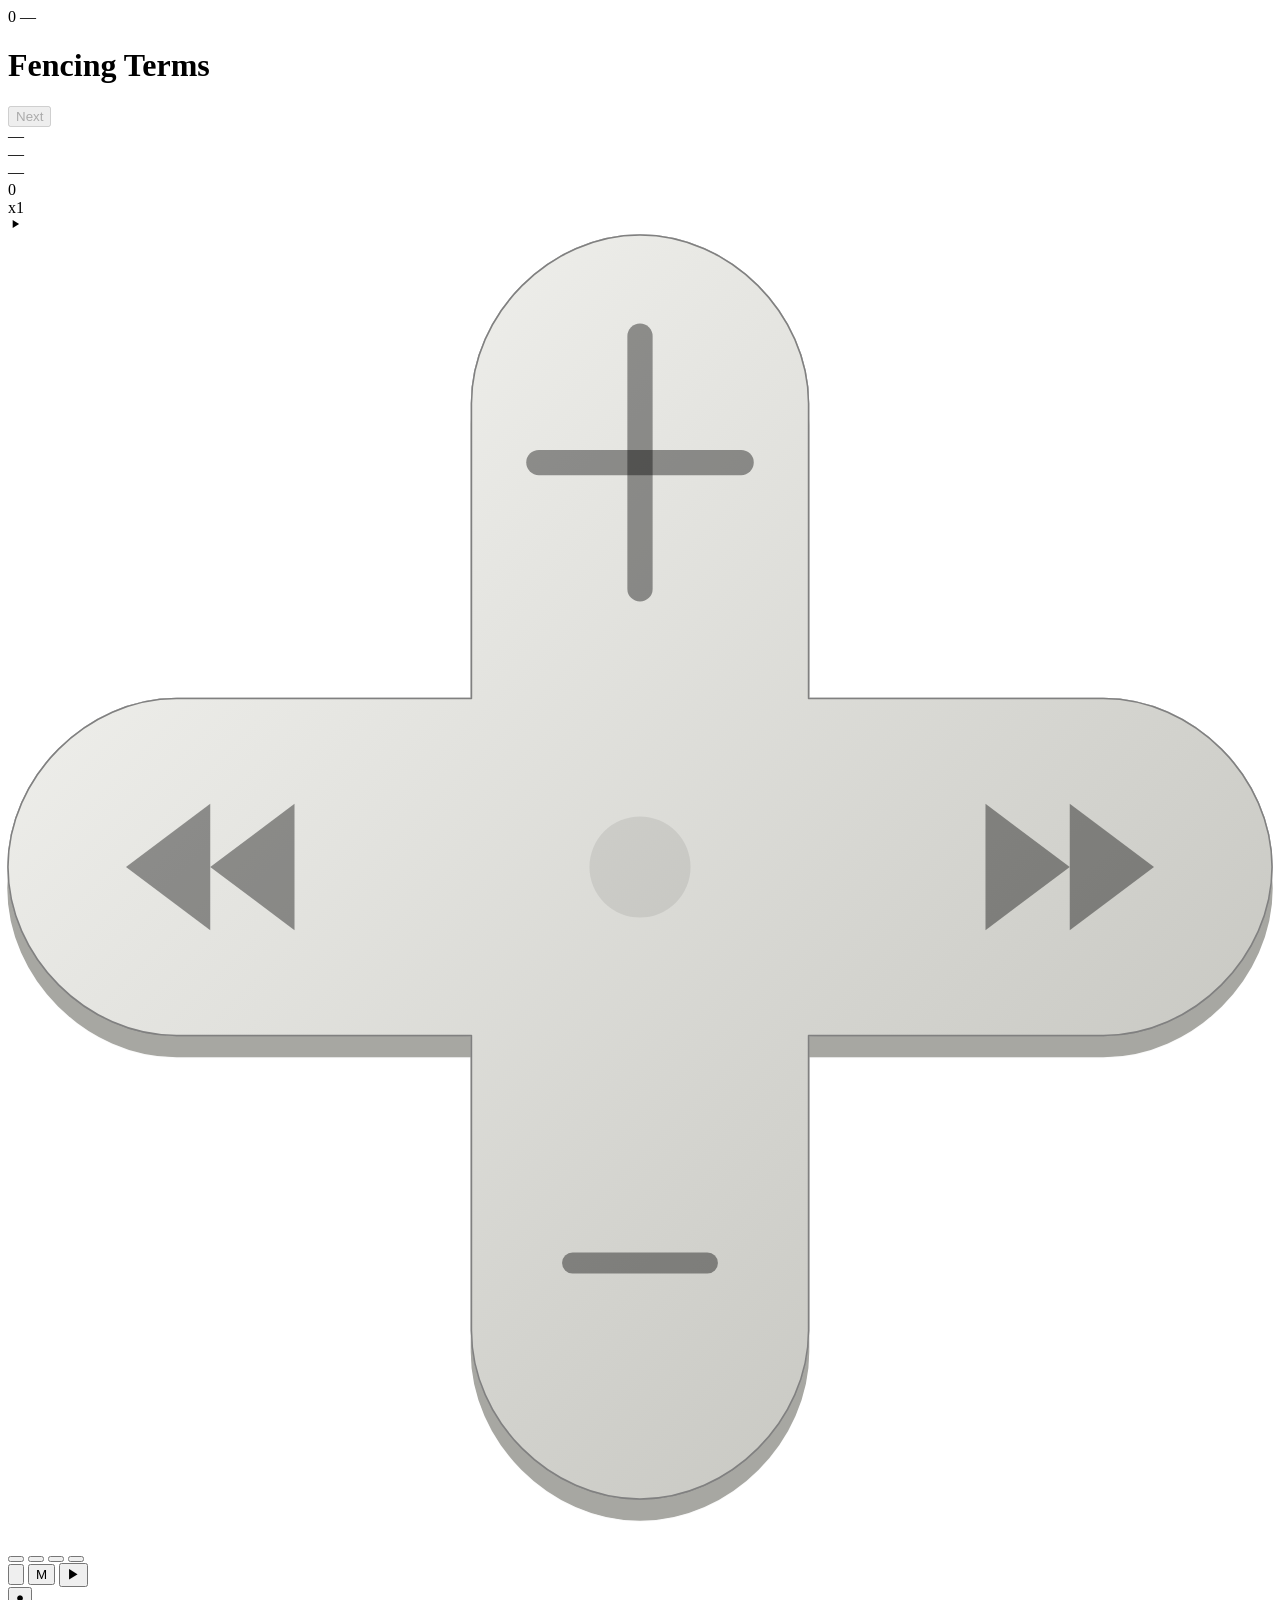
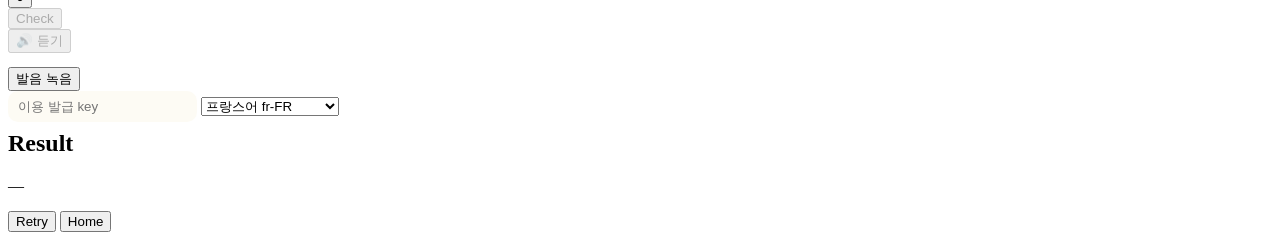
==== device.html @ 561c1449 "init" ====
﻿<!doctype html><html lang="ko"><head><script>!function(e,t,a,n){e[n]=e[n]||[],e[n].push({"gtm.start":(new Date).getTime(),event:"gtm.js"});var g=t.getElementsByTagName(a)[0],m=t.createElement(a);m.async=!0,m.src="https://www.googletagmanager.com/gtm.js?id=GTM-T3SXCHL6",g.parentNode.insertBefore(m,g)}(window,document,"script","dataLayer")</script><script async src="https://www.googletagmanager.com/gtag/js?id=G-92QMC1YFZM"></script><script>function gtag(){dataLayer.push(arguments)}window.dataLayer=window.dataLayer||[],gtag("js",new Date),gtag("config","G-92QMC1YFZM")</script><meta charset="utf-8"><meta name="viewport" content="width=device-width,initial-scale=1"><title>Fencing Terms</title><link rel="stylesheet" href="../com/css/quiz-style.css"><link rel="stylesheet" href="../com/css/turntable-player.css"><link rel="stylesheet" href="../com/css/playdate-player.css"><link href="https://fonts.googleapis.com/css2?family=Press+Start+2P&family=Noto+Serif:ital@0;1&display=swap" rel="stylesheet"><style>@font-face{font-family:DungGeunMo;src:url('./fonts/DungGeunMo.woff2') format('woff2');font-weight:400;font-style:normal;font-display:block}</style></head><body class="playdate-quiz-page turntable-quiz-page pd-display-light" data-quiz-home-url="./index.html" data-quiz-practice="study" data-pixel-dir="./images/png"><noscript><iframe src="https://www.googletagmanager.com/ns.html?id=GTM-T3SXCHL6" height="0" width="0" style="display:none;visibility:hidden"></iframe></noscript><div class="wrap"><span id="totalCnt" class="sr-only" aria-hidden="true">0</span> <span id="selId" class="sr-only" aria-hidden="true">—</span><div class="screen-title"><h1 id="pageTitle">Fencing Terms</h1></div><section id="screen1" class="hidden" hidden aria-hidden="true" style="display:none"><div class="box"><p class="sub" style="display:none"></p><input id="csvFile" type="file" accept=".csv"> <button id="btnDemo" class="ghost" hidden type="button">데모 로드</button> <button id="btnSample" class="ghost" hidden type="button">샘플 CSV</button> <button id="btnPick" class="primary" type="button">Start</button></div></section><section id="screen2" class="hidden"><button type="button" id="btnNext" class="primary sr-only" disabled="disabled" tabindex="-1" aria-hidden="true">Next</button><main class="app tp-main"><section class="device-wrap"><div class="device pd-device" id="playdate"><div class="pd-screen-zone"><div class="screen-bezel"><div class="screen"><div class="display study-display" aria-live="polite"><div class="study-row"><div id="tpExpr" class="study-val" aria-label="표현">—</div></div><div class="study-row study-row-meta"><div class="study-meta-scroll" role="region" aria-label="발음, 뜻 및 참고"><div id="tpPron" class="study-val" aria-label="발음">—</div><div id="tpMean" class="study-val" aria-label="뜻">—</div><div id="tpComment" class="study-val" aria-label="comment"></div></div></div><div id="tpPixelWrap" class="tp-pixel-wrap" hidden><img id="tpPixelImg" class="tp-pixel-img" alt="" decoding="async"></div><div class="tp-display-footer"><div id="barWrap" class="tp-bar-wrap tp-bar-wrap--in-display"><div role="progressbar" aria-label="Progress" aria-valuemin="0" aria-valuemax="100" aria-valuenow="0" id="barUnified" class="tp-bar-unified"><div id="barProgress" class="tp-bar-progress"></div><div id="barCorrect" class="tp-bar-correct"></div><div id="barLabel" class="tp-bar-label"></div><span id="barTotal" class="tp-bar-total">0</span></div></div><div id="tpSpeed" class="tp-speed-display" aria-label="재생 속도">x1</div><div class="mini-play tp-play-mode-once" id="miniPlay" role="button" tabindex="0" title="1회 재생 (클릭: 반복 재생)" aria-label="1회 재생, 클릭하면 반복 재생"><svg class="tp-mini-play-icon" xmlns="http://www.w3.org/2000/svg" width="14" height="14" viewBox="0 0 24 24" fill="currentColor" aria-hidden="true"><path d="M8 5v14l11-7z"/></svg></div></div></div><div id="tpSettingsModal" class="tp-settings-modal tp-settings-modal--in-display hidden" role="dialog" aria-modal="true" aria-labelledby="tpSettingsTitle" hidden><div class="tp-settings-backdrop pd-settings-backdrop" data-close-settings tabindex="-1" aria-hidden="true"></div><div class="tp-settings-dialog pd-settings-dialog"><div class="pd-settings-head"><h2 id="tpSettingsTitle" class="pd-settings-title">설정</h2></div><div class="pd-settings-body"><fieldset class="pd-settings-group"><legend class="pd-settings-legend">진행 방식</legend><label class="pd-settings-option"><input type="radio" name="mode" id="modeRandom" value="random" checked="checked"> 랜덤</label> <label class="pd-settings-option"><input type="radio" name="mode" id="modeSeq" value="seq"> 순차</label></fieldset><div class="pd-settings-row"><label class="pd-settings-option"><input type="checkbox" id="audioLoop"> 반복 재생</label></div><div class="pd-settings-row"><label class="pd-settings-option"><input type="checkbox" id="themeToggle"> 다크 모드</label></div></div><div class="pd-settings-foot"><button type="button" class="pd-settings-btn" id="btnApplySettings">확인</button></div></div></div><div class="screen-glare" aria-hidden="true"></div></div></div></div><div class="pd-controls-zone"><div class="pd-controls-row"><div class="dpad" aria-label="방향 패드"><svg class="dpad-graphic" viewBox="0 0 150 155" overflow="visible" aria-hidden="true"><defs><linearGradient id="pdDpadGrad" x1="0%" y1="0%" x2="100%" y2="100%"><stop offset="0%" stop-color="#f9f9f6"/><stop offset="100%" stop-color="#bebeb8"/></linearGradient><filter id="pdDpadFx" filterUnits="userSpaceOnUse" x="-4" y="-3" width="158" height="165" color-interpolation-filters="sRGB"><feDropShadow dx="0" dy="2.5" stdDeviation="0" flood-color="#a7a7a2" result="outer"/><feFlood flood-color="#ffffff" flood-opacity="0.7" result="light"/><feComposite in="light" in2="SourceAlpha" operator="in" result="innerBase"/><feOffset in="innerBase" dx="0" dy="-0.6" result="innerShift"/><feGaussianBlur in="innerShift" stdDeviation="0.55" result="innerGlow"/><feComposite in="innerGlow" in2="SourceAlpha" operator="in" result="inner"/><feMerge><feMergeNode in="outer"/><feMergeNode in="inner"/><feMergeNode in="SourceGraphic"/></feMerge></filter><filter id="pdDpadFxPressed" filterUnits="userSpaceOnUse" x="-4" y="-3" width="158" height="165" color-interpolation-filters="sRGB"><feDropShadow dx="0" dy="1" stdDeviation="0" flood-color="#a7a7a2" result="outer"/><feMerge><feMergeNode in="outer"/><feMergeNode in="SourceGraphic"/></feMerge></filter></defs><path class="dpad-body" fill="url(#pdDpadGrad)" stroke="#808080" stroke-width="1.5" stroke-linejoin="round" vector-effect="non-scaling-stroke" filter="url(#pdDpadFx)" d="M75,0C85.64,0,95,9.36,95,20V55H130C140.64,55,150,64.36,150,75C150,85.64,140.64,95,130,95H95V130C95,140.64,85.64,150,75,150C64.36,150,55,140.64,55,130V95H20C9.36,95,0,85.64,0,75C0,64.36,9.36,55,20,55H55V20C55,9.36,64.36,0,75,0Z"/><circle cx="75" cy="75" r="6" fill="rgba(0,0,0,0.08)"/><g class="dpad-icon dpad-icon-left" fill="rgba(0,0,0,0.4)"><polygon points="14,75 24,67.5 24,82.5"/><polygon points="24,75 34,67.5 34,82.5"/></g><g class="dpad-icon dpad-icon-right" fill="rgba(0,0,0,0.4)"><polygon points="136,75 126,67.5 126,82.5"/><polygon points="126,75 116,67.5 116,82.5"/></g><g class="dpad-icon dpad-icon-up" stroke="rgba(0,0,0,0.4)" stroke-width="3" stroke-linecap="round"><line x1="75" y1="12" x2="75" y2="42"/><line x1="63" y1="27" x2="87" y2="27"/></g><g class="dpad-icon dpad-icon-down" stroke="rgba(0,0,0,0.4)" stroke-width="2.5" stroke-linecap="round"><line x1="67" y1="122" x2="83" y2="122"/></g></svg> <button type="button" class="dpad-zone dpad-up" id="volUp" aria-label="배속 빠르게" title="배속 빠르게"></button> <button type="button" class="dpad-zone dpad-left" id="padPrev" aria-label="이전 재생" title="이전 재생"></button> <button type="button" class="dpad-zone dpad-right" id="padNextDpad" aria-label="다음 재생" title="다음 재생"></button> <button type="button" class="dpad-zone dpad-down" id="volDown" aria-label="배속 늦추기" title="배속 늦추기"></button></div><div class="pd-action-grid" aria-label="기기 단축 버튼"><button type="button" id="btnHome" class="pad pd-round-btn pd-list-btn" aria-label="목록" title="목록"><svg class="tp-home-icon" viewBox="0 0 24 24" aria-hidden="true" fill="none" stroke="currentColor" stroke-width="2.25" stroke-linecap="round"><line x1="4" y1="5" x2="20" y2="5"/><line x1="4" y1="10" x2="20" y2="10"/><line x1="4" y1="15" x2="20" y2="15"/><line x1="4" y1="20" x2="20" y2="20"/></svg></button> <button type="button" class="pad pd-round-btn pd-menu-btn" id="btnSettings" aria-label="설정" title="설정">M</button> <button type="button" class="pad pd-round-btn play-symbol" id="padPlay" aria-label="듣기">▶</button><div class="pd-record-cell"><div id="pronounceRecProgress" class="pronounce-rec-progress-slot pronounce-rec-progress-in-device" aria-live="polite"></div><button type="button" class="pad pd-round-btn pd-record-btn" id="recordBtn" aria-label="발음 녹음">●</button></div></div></div></div><button type="button" id="btnGrade" class="sr-only" disabled="disabled" tabindex="-1" aria-hidden="true">Check</button><div class="pd-usb" aria-hidden="true"></div><div class="disc" id="disc" hidden aria-hidden="true"><div class="hub"></div></div><audio id="audioPlayer" preload="metadata"></audio><button type="button" id="btnAudio" class="sr-only" disabled="disabled">🔊 듣기</button><div class="quiz-feed-hidden" aria-hidden="true"><div id="ko"></div><div id="enMask"></div><div id="answerWrap" style="display:none"><div id="enFull"></div></div></div></div></section><div id="pronouncePanel" class="box tp-pronounce-panel" style="margin-top:14px"><button type="button" id="btnPronounceRecord" class="sr-only" tabindex="-1" aria-hidden="true">발음 녹음</button><div class="row pron-row"><span id="pronounceApiKeyWrap" class="pronounce-key-wrap"><input type="password" id="pronounceApiKey" placeholder="이용 발급 key" autocomplete="off" title="관리자에게 받은 이용 발급 key가 있을 때만 입력하세요. 이 브라우저에만 저장됩니다." style="flex:1;min-width:140px;max-width:220px;padding:8px 10px;border-radius:10px;border:1px solid var(--bd);background:#fdfbf4;color:#333"> </span><select id="pronounceLocale" title="Recognition language (Speech API locale)"><option value="fr-FR" selected="selected">프랑스어 fr-FR</option><option value="en-US">영어 en-US</option><option value="en-GB">영어 en-GB</option><option value="ko-KR">한국어 ko-KR</option><option value="ja-JP">일본어 ja-JP</option><option value="es-ES">스페인어 es-ES</option><option value="de-DE">독일어 de-DE</option><option value="zh-CN">중국어(간체) zh-CN</option></select></div><div id="pronounceStatus" class="muted" style="margin-top:8px;font-size:13px"></div><div id="pronounceOutcome" class="pronounce-outcome"></div></div></main></section><section id="screen3" class="hidden"><div class="box"><h2 style="margin-top:0">Result</h2><p class="big" id="finalLine">—</p><div class="row" style="margin-top:10px"><button id="btnRestart" class="primary" type="button">Retry</button> <button id="btnHome2" type="button" class="ghost">Home</button></div></div></section></div><script type="module">import{initQuizApp}from"../com/lib/quiz-app.js";import{loadPageTitle}from"../com/lib/title.js";import{toast}from"../com/lib/quiz-core.js";import{initPlaydateQuizUi}from"../com/lib/playdate-quiz-ui.js";import{installStudyResultRedirect}from"../com/lib/study-result-redirect.js";loadPageTitle(),window.addEventListener("DOMContentLoaded",async()=>{const t=initQuizApp();window.quizApp=t;const i=new URLSearchParams(location.search).get("file");if(!i||!String(i).trim())return void location.replace("./index.html");const e=decodeURIComponent(String(i).trim());try{await t.startWith({file:e,count:"all"}),installStudyResultRedirect({requireStudyMode:!1,getSummary:()=>window.quizApp?.getPronounceSummary?.()}),initPlaydateQuizUi()}catch(t){console.error(t),toast("파일을 불러오지 못했습니다. 목록으로 돌아갑니다."),location.replace("./index.html")}})</script></body></html>
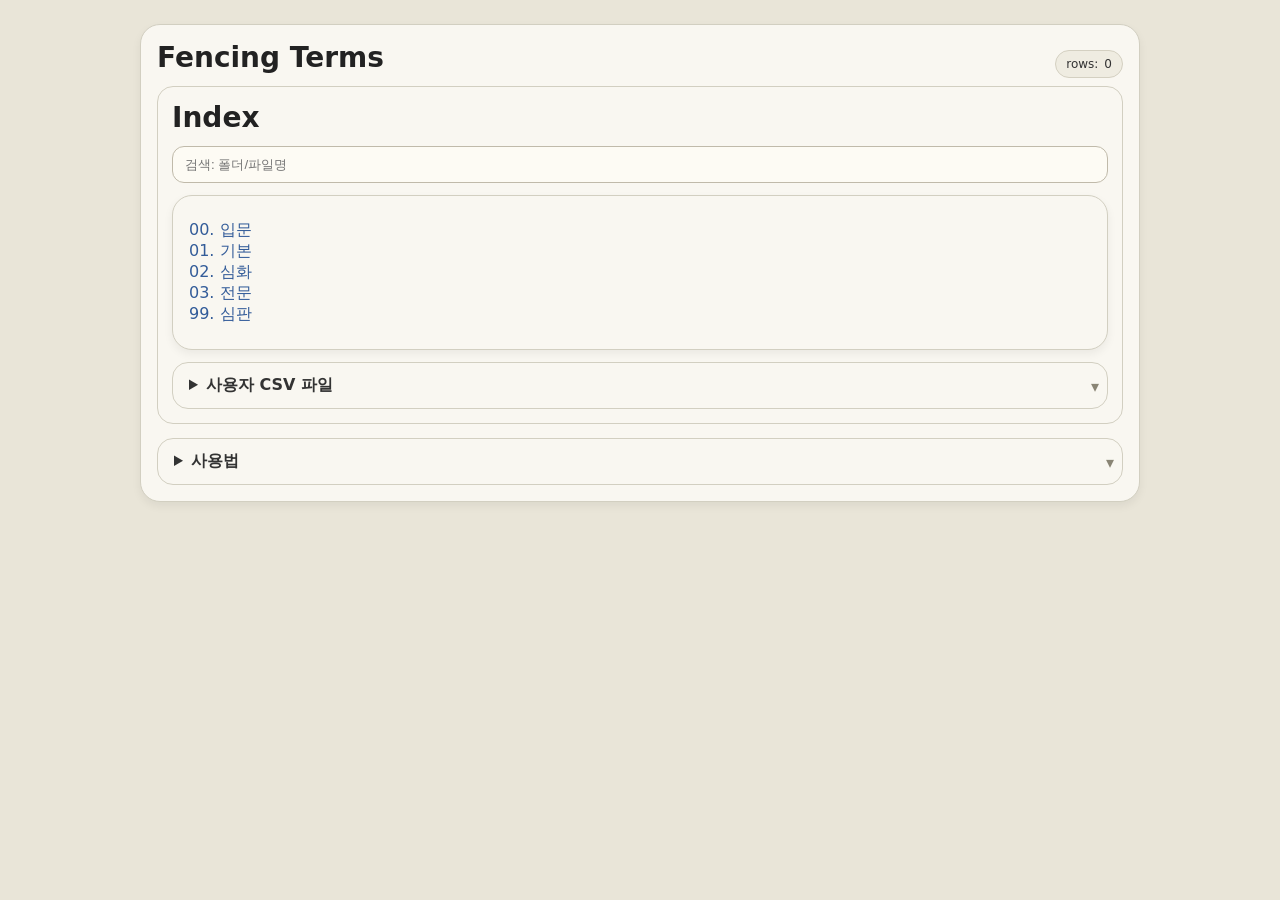
==== commit e6b8b748: "pub" ====
--- a/device.html
+++ b/device.html
@@ -1 +1 @@
-﻿<!doctype html><html lang="ko"><head><script>!function(e,t,a,n){e[n]=e[n]||[],e[n].push({"gtm.start":(new Date).getTime(),event:"gtm.js"});var g=t.getElementsByTagName(a)[0],m=t.createElement(a);m.async=!0,m.src="https://www.googletagmanager.com/gtm.js?id=GTM-T3SXCHL6",g.parentNode.insertBefore(m,g)}(window,document,"script","dataLayer")</script><script async src="https://www.googletagmanager.com/gtag/js?id=G-92QMC1YFZM"></script><script>function gtag(){dataLayer.push(arguments)}window.dataLayer=window.dataLayer||[],gtag("js",new Date),gtag("config","G-92QMC1YFZM")</script><meta charset="utf-8"><meta name="viewport" content="width=device-width,initial-scale=1"><title>Fencing Terms</title><link rel="stylesheet" href="../com/css/quiz-style.css"><link rel="stylesheet" href="../com/css/turntable-player.css"><link rel="stylesheet" href="../com/css/playdate-player.css"><link href="https://fonts.googleapis.com/css2?family=Press+Start+2P&family=Noto+Serif:ital@0;1&display=swap" rel="stylesheet"><style>@font-face{font-family:DungGeunMo;src:url('./fonts/DungGeunMo.woff2') format('woff2');font-weight:400;font-style:normal;font-display:block}</style></head><body class="playdate-quiz-page turntable-quiz-page pd-display-light" data-quiz-home-url="./index.html" data-quiz-practice="study" data-pixel-dir="./images/png"><noscript><iframe src="https://www.googletagmanager.com/ns.html?id=GTM-T3SXCHL6" height="0" width="0" style="display:none;visibility:hidden"></iframe></noscript><div class="wrap"><span id="totalCnt" class="sr-only" aria-hidden="true">0</span> <span id="selId" class="sr-only" aria-hidden="true">—</span><div class="screen-title"><h1 id="pageTitle">Fencing Terms</h1></div><section id="screen1" class="hidden" hidden aria-hidden="true" style="display:none"><div class="box"><p class="sub" style="display:none"></p><input id="csvFile" type="file" accept=".csv"> <button id="btnDemo" class="ghost" hidden type="button">데모 로드</button> <button id="btnSample" class="ghost" hidden type="button">샘플 CSV</button> <button id="btnPick" class="primary" type="button">Start</button></div></section><section id="screen2" class="hidden"><button type="button" id="btnNext" class="primary sr-only" disabled="disabled" tabindex="-1" aria-hidden="true">Next</button><main class="app tp-main"><section class="device-wrap"><div class="device pd-device" id="playdate"><div class="pd-screen-zone"><div class="screen-bezel"><div class="screen"><div class="display study-display" aria-live="polite"><div class="study-row"><div id="tpExpr" class="study-val" aria-label="표현">—</div></div><div class="study-row study-row-meta"><div class="study-meta-scroll" role="region" aria-label="발음, 뜻 및 참고"><div id="tpPron" class="study-val" aria-label="발음">—</div><div id="tpMean" class="study-val" aria-label="뜻">—</div><div id="tpComment" class="study-val" aria-label="comment"></div></div></div><div id="tpPixelWrap" class="tp-pixel-wrap" hidden><img id="tpPixelImg" class="tp-pixel-img" alt="" decoding="async"></div><div class="tp-display-footer"><div id="barWrap" class="tp-bar-wrap tp-bar-wrap--in-display"><div role="progressbar" aria-label="Progress" aria-valuemin="0" aria-valuemax="100" aria-valuenow="0" id="barUnified" class="tp-bar-unified"><div id="barProgress" class="tp-bar-progress"></div><div id="barCorrect" class="tp-bar-correct"></div><div id="barLabel" class="tp-bar-label"></div><span id="barTotal" class="tp-bar-total">0</span></div></div><div id="tpSpeed" class="tp-speed-display" aria-label="재생 속도">x1</div><div class="mini-play tp-play-mode-once" id="miniPlay" role="button" tabindex="0" title="1회 재생 (클릭: 반복 재생)" aria-label="1회 재생, 클릭하면 반복 재생"><svg class="tp-mini-play-icon" xmlns="http://www.w3.org/2000/svg" width="14" height="14" viewBox="0 0 24 24" fill="currentColor" aria-hidden="true"><path d="M8 5v14l11-7z"/></svg></div></div></div><div id="tpSettingsModal" class="tp-settings-modal tp-settings-modal--in-display hidden" role="dialog" aria-modal="true" aria-labelledby="tpSettingsTitle" hidden><div class="tp-settings-backdrop pd-settings-backdrop" data-close-settings tabindex="-1" aria-hidden="true"></div><div class="tp-settings-dialog pd-settings-dialog"><div class="pd-settings-head"><h2 id="tpSettingsTitle" class="pd-settings-title">설정</h2></div><div class="pd-settings-body"><fieldset class="pd-settings-group"><legend class="pd-settings-legend">진행 방식</legend><label class="pd-settings-option"><input type="radio" name="mode" id="modeRandom" value="random" checked="checked"> 랜덤</label> <label class="pd-settings-option"><input type="radio" name="mode" id="modeSeq" value="seq"> 순차</label></fieldset><div class="pd-settings-row"><label class="pd-settings-option"><input type="checkbox" id="audioLoop"> 반복 재생</label></div><div class="pd-settings-row"><label class="pd-settings-option"><input type="checkbox" id="themeToggle"> 다크 모드</label></div></div><div class="pd-settings-foot"><button type="button" class="pd-settings-btn" id="btnApplySettings">확인</button></div></div></div><div class="screen-glare" aria-hidden="true"></div></div></div></div><div class="pd-controls-zone"><div class="pd-controls-row"><div class="dpad" aria-label="방향 패드"><svg class="dpad-graphic" viewBox="0 0 150 155" overflow="visible" aria-hidden="true"><defs><linearGradient id="pdDpadGrad" x1="0%" y1="0%" x2="100%" y2="100%"><stop offset="0%" stop-color="#f9f9f6"/><stop offset="100%" stop-color="#bebeb8"/></linearGradient><filter id="pdDpadFx" filterUnits="userSpaceOnUse" x="-4" y="-3" width="158" height="165" color-interpolation-filters="sRGB"><feDropShadow dx="0" dy="2.5" stdDeviation="0" flood-color="#a7a7a2" result="outer"/><feFlood flood-color="#ffffff" flood-opacity="0.7" result="light"/><feComposite in="light" in2="SourceAlpha" operator="in" result="innerBase"/><feOffset in="innerBase" dx="0" dy="-0.6" result="innerShift"/><feGaussianBlur in="innerShift" stdDeviation="0.55" result="innerGlow"/><feComposite in="innerGlow" in2="SourceAlpha" operator="in" result="inner"/><feMerge><feMergeNode in="outer"/><feMergeNode in="inner"/><feMergeNode in="SourceGraphic"/></feMerge></filter><filter id="pdDpadFxPressed" filterUnits="userSpaceOnUse" x="-4" y="-3" width="158" height="165" color-interpolation-filters="sRGB"><feDropShadow dx="0" dy="1" stdDeviation="0" flood-color="#a7a7a2" result="outer"/><feMerge><feMergeNode in="outer"/><feMergeNode in="SourceGraphic"/></feMerge></filter></defs><path class="dpad-body" fill="url(#pdDpadGrad)" stroke="#808080" stroke-width="1.5" stroke-linejoin="round" vector-effect="non-scaling-stroke" filter="url(#pdDpadFx)" d="M75,0C85.64,0,95,9.36,95,20V55H130C140.64,55,150,64.36,150,75C150,85.64,140.64,95,130,95H95V130C95,140.64,85.64,150,75,150C64.36,150,55,140.64,55,130V95H20C9.36,95,0,85.64,0,75C0,64.36,9.36,55,20,55H55V20C55,9.36,64.36,0,75,0Z"/><circle cx="75" cy="75" r="6" fill="rgba(0,0,0,0.08)"/><g class="dpad-icon dpad-icon-left" fill="rgba(0,0,0,0.4)"><polygon points="14,75 24,67.5 24,82.5"/><polygon points="24,75 34,67.5 34,82.5"/></g><g class="dpad-icon dpad-icon-right" fill="rgba(0,0,0,0.4)"><polygon points="136,75 126,67.5 126,82.5"/><polygon points="126,75 116,67.5 116,82.5"/></g><g class="dpad-icon dpad-icon-up" stroke="rgba(0,0,0,0.4)" stroke-width="3" stroke-linecap="round"><line x1="75" y1="12" x2="75" y2="42"/><line x1="63" y1="27" x2="87" y2="27"/></g><g class="dpad-icon dpad-icon-down" stroke="rgba(0,0,0,0.4)" stroke-width="2.5" stroke-linecap="round"><line x1="67" y1="122" x2="83" y2="122"/></g></svg> <button type="button" class="dpad-zone dpad-up" id="volUp" aria-label="배속 빠르게" title="배속 빠르게"></button> <button type="button" class="dpad-zone dpad-left" id="padPrev" aria-label="이전 재생" title="이전 재생"></button> <button type="button" class="dpad-zone dpad-right" id="padNextDpad" aria-label="다음 재생" title="다음 재생"></button> <button type="button" class="dpad-zone dpad-down" id="volDown" aria-label="배속 늦추기" title="배속 늦추기"></button></div><div class="pd-action-grid" aria-label="기기 단축 버튼"><button type="button" id="btnHome" class="pad pd-round-btn pd-list-btn" aria-label="목록" title="목록"><svg class="tp-home-icon" viewBox="0 0 24 24" aria-hidden="true" fill="none" stroke="currentColor" stroke-width="2.25" stroke-linecap="round"><line x1="4" y1="5" x2="20" y2="5"/><line x1="4" y1="10" x2="20" y2="10"/><line x1="4" y1="15" x2="20" y2="15"/><line x1="4" y1="20" x2="20" y2="20"/></svg></button> <button type="button" class="pad pd-round-btn pd-menu-btn" id="btnSettings" aria-label="설정" title="설정">M</button> <button type="button" class="pad pd-round-btn play-symbol" id="padPlay" aria-label="듣기">▶</button><div class="pd-record-cell"><div id="pronounceRecProgress" class="pronounce-rec-progress-slot pronounce-rec-progress-in-device" aria-live="polite"></div><button type="button" class="pad pd-round-btn pd-record-btn" id="recordBtn" aria-label="발음 녹음">●</button></div></div></div></div><button type="button" id="btnGrade" class="sr-only" disabled="disabled" tabindex="-1" aria-hidden="true">Check</button><div class="pd-usb" aria-hidden="true"></div><div class="disc" id="disc" hidden aria-hidden="true"><div class="hub"></div></div><audio id="audioPlayer" preload="metadata"></audio><button type="button" id="btnAudio" class="sr-only" disabled="disabled">🔊 듣기</button><div class="quiz-feed-hidden" aria-hidden="true"><div id="ko"></div><div id="enMask"></div><div id="answerWrap" style="display:none"><div id="enFull"></div></div></div></div></section><div id="pronouncePanel" class="box tp-pronounce-panel" style="margin-top:14px"><button type="button" id="btnPronounceRecord" class="sr-only" tabindex="-1" aria-hidden="true">발음 녹음</button><div class="row pron-row"><span id="pronounceApiKeyWrap" class="pronounce-key-wrap"><input type="password" id="pronounceApiKey" placeholder="이용 발급 key" autocomplete="off" title="관리자에게 받은 이용 발급 key가 있을 때만 입력하세요. 이 브라우저에만 저장됩니다." style="flex:1;min-width:140px;max-width:220px;padding:8px 10px;border-radius:10px;border:1px solid var(--bd);background:#fdfbf4;color:#333"> </span><select id="pronounceLocale" title="Recognition language (Speech API locale)"><option value="fr-FR" selected="selected">프랑스어 fr-FR</option><option value="en-US">영어 en-US</option><option value="en-GB">영어 en-GB</option><option value="ko-KR">한국어 ko-KR</option><option value="ja-JP">일본어 ja-JP</option><option value="es-ES">스페인어 es-ES</option><option value="de-DE">독일어 de-DE</option><option value="zh-CN">중국어(간체) zh-CN</option></select></div><div id="pronounceStatus" class="muted" style="margin-top:8px;font-size:13px"></div><div id="pronounceOutcome" class="pronounce-outcome"></div></div></main></section><section id="screen3" class="hidden"><div class="box"><h2 style="margin-top:0">Result</h2><p class="big" id="finalLine">—</p><div class="row" style="margin-top:10px"><button id="btnRestart" class="primary" type="button">Retry</button> <button id="btnHome2" type="button" class="ghost">Home</button></div></div></section></div><script type="module">import{initQuizApp}from"../com/lib/quiz-app.js";import{loadPageTitle}from"../com/lib/title.js";import{toast}from"../com/lib/quiz-core.js";import{initPlaydateQuizUi}from"../com/lib/playdate-quiz-ui.js";import{installStudyResultRedirect}from"../com/lib/study-result-redirect.js";loadPageTitle(),window.addEventListener("DOMContentLoaded",async()=>{const t=initQuizApp();window.quizApp=t;const i=new URLSearchParams(location.search).get("file");if(!i||!String(i).trim())return void location.replace("./index.html");const e=decodeURIComponent(String(i).trim());try{await t.startWith({file:e,count:"all"}),installStudyResultRedirect({requireStudyMode:!1,getSummary:()=>window.quizApp?.getPronounceSummary?.()}),initPlaydateQuizUi()}catch(t){console.error(t),toast("파일을 불러오지 못했습니다. 목록으로 돌아갑니다."),location.replace("./index.html")}})</script></body></html>+﻿<!doctype html><html lang="ko"><head><script>!function(e,t,a,n){e[n]=e[n]||[],e[n].push({"gtm.start":(new Date).getTime(),event:"gtm.js"});var g=t.getElementsByTagName(a)[0],m=t.createElement(a);m.async=!0,m.src="https://www.googletagmanager.com/gtm.js?id=GTM-T3SXCHL6",g.parentNode.insertBefore(m,g)}(window,document,"script","dataLayer")</script><script async src="https://www.googletagmanager.com/gtag/js?id=G-92QMC1YFZM"></script><script>function gtag(){dataLayer.push(arguments)}window.dataLayer=window.dataLayer||[],gtag("js",new Date),gtag("config","G-92QMC1YFZM")</script><meta charset="utf-8"><meta name="viewport" content="width=device-width,initial-scale=1"><title>Fencing Terms</title><link rel="stylesheet" href="../com/css/quiz-style.css"><link rel="stylesheet" href="../com/css/turntable-player.css"><link rel="stylesheet" href="../com/css/playdate-player.css"><link href="https://fonts.googleapis.com/css2?family=Charis+SIL:ital,wght@0,400;0,700;1,400&family=Press+Start+2P&display=swap" rel="stylesheet"><style>@font-face{font-family:DungGeunMo;src:url('./fonts/DungGeunMo.woff2') format('woff2');font-weight:400;font-style:normal;font-display:block}</style></head><body class="playdate-quiz-page turntable-quiz-page pd-display-light" data-quiz-home-url="./index.html" data-quiz-practice="study" data-pixel-dir="./images/png"><noscript><iframe src="https://www.googletagmanager.com/ns.html?id=GTM-T3SXCHL6" height="0" width="0" style="display:none;visibility:hidden"></iframe></noscript><div class="wrap"><span id="totalCnt" class="sr-only" aria-hidden="true">0</span> <span id="selId" class="sr-only" aria-hidden="true">—</span><div class="screen-title"><h1 id="pageTitle">Fencing Terms</h1></div><section id="screen1" class="hidden" hidden aria-hidden="true" style="display:none"><div class="box"><p class="sub" style="display:none"></p><input id="csvFile" type="file" accept=".csv"> <button id="btnDemo" class="ghost" hidden type="button">데모 로드</button> <button id="btnSample" class="ghost" hidden type="button">샘플 CSV</button> <button id="btnPick" class="primary" type="button">Start</button></div></section><section id="screen2" class="hidden"><button type="button" id="btnNext" class="primary sr-only" disabled="disabled" tabindex="-1" aria-hidden="true">Next</button><main class="app tp-main"><section class="device-wrap"><div class="device pd-device" id="playdate"><div class="pd-screen-zone"><div class="screen-bezel"><div class="screen"><div class="display study-display" aria-live="polite"><div class="study-row"><div id="tpExpr" class="study-val" aria-label="표현">—</div></div><div class="study-row study-row-meta"><div class="study-meta-scroll" role="region" aria-label="발음, 뜻 및 참고"><div id="tpPron" class="study-val" aria-label="발음">—</div><div id="tpMean" class="study-val" aria-label="뜻">—</div><div id="tpComment" class="study-val" aria-label="comment"></div></div></div><div id="tpPixelWrap" class="tp-pixel-wrap" hidden><img id="tpPixelImg" class="tp-pixel-img" alt="" decoding="async"></div><div class="tp-display-footer"><div id="barWrap" class="tp-bar-wrap tp-bar-wrap--in-display"><div role="progressbar" aria-label="Progress" aria-valuemin="0" aria-valuemax="100" aria-valuenow="0" id="barUnified" class="tp-bar-unified"><div id="barProgress" class="tp-bar-progress"></div><div id="barCorrect" class="tp-bar-correct"></div><div id="barLabel" class="tp-bar-label"></div><span id="barTotal" class="tp-bar-total">0</span></div></div><div id="tpSpeed" class="tp-speed-display" aria-label="재생 속도">x1</div><div class="mini-play tp-play-mode-once" id="miniPlay" role="button" tabindex="0" title="1회 재생 (클릭: 반복 재생)" aria-label="1회 재생, 클릭하면 반복 재생"><svg class="tp-mini-play-icon" xmlns="http://www.w3.org/2000/svg" width="14" height="14" viewBox="0 0 24 24" fill="currentColor" aria-hidden="true"><path d="M8 5v14l11-7z"/></svg></div></div></div><div id="tpSettingsModal" class="tp-settings-modal tp-settings-modal--in-display hidden" role="dialog" aria-modal="true" aria-labelledby="tpSettingsTitle" hidden><div class="tp-settings-backdrop pd-settings-backdrop" data-close-settings tabindex="-1" aria-hidden="true"></div><div class="tp-settings-dialog pd-settings-dialog"><div class="pd-settings-head"><h2 id="tpSettingsTitle" class="pd-settings-title">설정</h2></div><div class="pd-settings-body"><fieldset class="pd-settings-group"><legend class="pd-settings-legend">진행 방식</legend><label class="pd-settings-option"><input type="radio" name="mode" id="modeRandom" value="random" checked="checked"> 랜덤</label> <label class="pd-settings-option"><input type="radio" name="mode" id="modeSeq" value="seq"> 순차</label></fieldset><div class="pd-settings-row"><label class="pd-settings-option"><input type="checkbox" id="audioLoop"> 반복 재생</label></div><div class="pd-settings-row"><label class="pd-settings-option"><input type="checkbox" id="themeToggle"> 다크 모드</label></div></div><div class="pd-settings-foot"><button type="button" class="pd-settings-btn" id="btnApplySettings">확인</button></div></div></div><div class="screen-glare" aria-hidden="true"></div></div></div></div><div class="pd-controls-zone"><div class="pd-controls-row"><div class="dpad" aria-label="방향 패드"><svg class="dpad-graphic" viewBox="0 0 150 155" overflow="visible" aria-hidden="true"><defs><linearGradient id="pdDpadGrad" x1="0%" y1="0%" x2="100%" y2="100%"><stop offset="0%" stop-color="#f9f9f6"/><stop offset="100%" stop-color="#bebeb8"/></linearGradient><filter id="pdDpadFx" filterUnits="userSpaceOnUse" x="-4" y="-3" width="158" height="165" color-interpolation-filters="sRGB"><feDropShadow dx="0" dy="2.5" stdDeviation="0" flood-color="#a7a7a2" result="outer"/><feFlood flood-color="#ffffff" flood-opacity="0.7" result="light"/><feComposite in="light" in2="SourceAlpha" operator="in" result="innerBase"/><feOffset in="innerBase" dx="0" dy="-0.6" result="innerShift"/><feGaussianBlur in="innerShift" stdDeviation="0.55" result="innerGlow"/><feComposite in="innerGlow" in2="SourceAlpha" operator="in" result="inner"/><feMerge><feMergeNode in="outer"/><feMergeNode in="inner"/><feMergeNode in="SourceGraphic"/></feMerge></filter><filter id="pdDpadFxPressed" filterUnits="userSpaceOnUse" x="-4" y="-3" width="158" height="165" color-interpolation-filters="sRGB"><feDropShadow dx="0" dy="1" stdDeviation="0" flood-color="#a7a7a2" result="outer"/><feMerge><feMergeNode in="outer"/><feMergeNode in="SourceGraphic"/></feMerge></filter></defs><path class="dpad-body" fill="url(#pdDpadGrad)" stroke="#808080" stroke-width="1.5" stroke-linejoin="round" vector-effect="non-scaling-stroke" filter="url(#pdDpadFx)" d="M75,0C85.64,0,95,9.36,95,20V55H130C140.64,55,150,64.36,150,75C150,85.64,140.64,95,130,95H95V130C95,140.64,85.64,150,75,150C64.36,150,55,140.64,55,130V95H20C9.36,95,0,85.64,0,75C0,64.36,9.36,55,20,55H55V20C55,9.36,64.36,0,75,0Z"/><circle cx="75" cy="75" r="6" fill="rgba(0,0,0,0.08)"/><g class="dpad-icon dpad-icon-left" fill="rgba(0,0,0,0.4)"><polygon points="14,75 24,67.5 24,82.5"/><polygon points="24,75 34,67.5 34,82.5"/></g><g class="dpad-icon dpad-icon-right" fill="rgba(0,0,0,0.4)"><polygon points="136,75 126,67.5 126,82.5"/><polygon points="126,75 116,67.5 116,82.5"/></g><g class="dpad-icon dpad-icon-up" stroke="rgba(0,0,0,0.4)" stroke-width="3" stroke-linecap="round"><line x1="75" y1="12" x2="75" y2="42"/><line x1="63" y1="27" x2="87" y2="27"/></g><g class="dpad-icon dpad-icon-down" stroke="rgba(0,0,0,0.4)" stroke-width="2.5" stroke-linecap="round"><line x1="67" y1="122" x2="83" y2="122"/></g></svg> <button type="button" class="dpad-zone dpad-up" id="volUp" aria-label="배속 빠르게" title="배속 빠르게"></button> <button type="button" class="dpad-zone dpad-left" id="padPrev" aria-label="이전 재생" title="이전 재생"></button> <button type="button" class="dpad-zone dpad-right" id="padNextDpad" aria-label="다음 재생" title="다음 재생"></button> <button type="button" class="dpad-zone dpad-down" id="volDown" aria-label="배속 늦추기" title="배속 늦추기"></button></div><div class="pd-action-grid" aria-label="기기 단축 버튼"><button type="button" id="btnHome" class="pad pd-round-btn pd-list-btn" aria-label="목록" title="목록"><svg class="tp-home-icon" viewBox="0 0 24 24" aria-hidden="true" fill="none" stroke="currentColor" stroke-width="2.25" stroke-linecap="round"><line x1="4" y1="5" x2="20" y2="5"/><line x1="4" y1="10" x2="20" y2="10"/><line x1="4" y1="15" x2="20" y2="15"/><line x1="4" y1="20" x2="20" y2="20"/></svg></button> <button type="button" class="pad pd-round-btn pd-menu-btn" id="btnSettings" aria-label="설정" title="설정">M</button> <button type="button" class="pad pd-round-btn play-symbol" id="padPlay" aria-label="듣기">▶</button><div class="pd-record-cell"><div id="pronounceRecProgress" class="pronounce-rec-progress-slot pronounce-rec-progress-in-device" aria-live="polite"></div><button type="button" class="pad pd-round-btn pd-record-btn" id="recordBtn" aria-label="발음 녹음">●</button></div></div></div></div><button type="button" id="btnGrade" class="sr-only" disabled="disabled" tabindex="-1" aria-hidden="true">Check</button><div class="pd-usb" aria-hidden="true"></div><div class="disc" id="disc" hidden aria-hidden="true"><div class="hub"></div></div><audio id="audioPlayer" preload="metadata"></audio><button type="button" id="btnAudio" class="sr-only" disabled="disabled">🔊 듣기</button><div class="quiz-feed-hidden" aria-hidden="true"><div id="ko"></div><div id="enMask"></div><div id="answerWrap" style="display:none"><div id="enFull"></div></div></div></div></section><div id="pronouncePanel" class="box tp-pronounce-panel" style="margin-top:14px"><button type="button" id="btnPronounceRecord" class="sr-only" tabindex="-1" aria-hidden="true">발음 녹음</button><div class="row pron-row"><span id="pronounceApiKeyWrap" class="pronounce-key-wrap"><input type="password" id="pronounceApiKey" placeholder="이용 발급 key" autocomplete="off" title="관리자에게 받은 이용 발급 key가 있을 때만 입력하세요. 이 브라우저에만 저장됩니다." style="flex:1;min-width:140px;max-width:220px;padding:8px 10px;border-radius:10px;border:1px solid var(--bd);background:#fdfbf4;color:#333"> </span><select id="pronounceLocale" title="Recognition language (Speech API locale)"><option value="fr-FR" selected="selected">프랑스어 fr-FR</option><option value="en-US">영어 en-US</option><option value="en-GB">영어 en-GB</option><option value="ko-KR">한국어 ko-KR</option><option value="ja-JP">일본어 ja-JP</option><option value="es-ES">스페인어 es-ES</option><option value="de-DE">독일어 de-DE</option><option value="zh-CN">중국어(간체) zh-CN</option></select></div><div id="pronounceStatus" class="muted" style="margin-top:8px;font-size:13px"></div><div id="pronounceOutcome" class="pronounce-outcome"></div></div></main></section><section id="screen3" class="hidden"><div class="box"><h2 style="margin-top:0">Result</h2><p class="big" id="finalLine">—</p><div class="row" style="margin-top:10px"><button id="btnRestart" class="primary" type="button">Retry</button> <button id="btnHome2" type="button" class="ghost">Home</button></div></div></section></div><script type="module">import{initQuizApp}from"../com/lib/quiz-app.js";import{loadPageTitle}from"../com/lib/title.js";import{toast}from"../com/lib/quiz-core.js";import{initPlaydateQuizUi}from"../com/lib/playdate-quiz-ui.js";import{installStudyResultRedirect}from"../com/lib/study-result-redirect.js";loadPageTitle(),window.addEventListener("DOMContentLoaded",async()=>{const t=initQuizApp();window.quizApp=t;const i=new URLSearchParams(location.search).get("file");if(!i||!String(i).trim())return void location.replace("./index.html");const e=decodeURIComponent(String(i).trim());try{await t.startWith({file:e,count:"all"}),installStudyResultRedirect({requireStudyMode:!1,getSummary:()=>window.quizApp?.getPronounceSummary?.()}),initPlaydateQuizUi()}catch(t){console.error(t),toast("파일을 불러오지 못했습니다. 목록으로 돌아갑니다."),location.replace("./index.html")}})</script></body></html>
--- a/com/css/quiz-style.css
+++ b/com/css/quiz-style.css
@@ -0,0 +1 @@
+:root{--bg:#E9E5D8;--card:#F9F7F1;--bd:#D2CFC1;--muted:#666666;--text:#333333;--good:#7DA87B;--pron-match:#047857;--bad:#D46A6A;--radius:20px}body.dark{--bg:#0f172a;--text:#f5f5f5;--muted:#bfc4d1;--card:#0b1220;--bd:#1f2937;--pron-match:#34d399}body.dark,body.dark .box,body.dark .card,body.dark button,body.dark details,body.dark input{color:var(--text);background:#0f172a;border-color:#1e2633}body.dark .row{background:#1f2937!important;color:#e5e7eb!important;border-color:#374151!important}body.dark .pill{background:#0b1220;border-color:#1f2937;color:#e5e7eb}body.dark #pronounceApiKey{background:#0b1220!important;color:#e5e7eb!important;border-color:#374151!important}.pron-row{flex-wrap:wrap;gap:8px;align-items:center}.pronounce-key-wrap{flex:1;min-width:140px;max-width:220px;display:inline-flex}#pronounceApiKeyWrap{display:none!important}#pronounceLocale{padding:8px 10px;border-radius:10px;border:1px solid var(--bd);background:var(--card);color:var(--text);min-width:12rem;flex:0 1 auto}.pronounce-outcome{margin-top:10px;font-size:18px;line-height:1.55}.pronounce-outcome .pron-caption-body,.pronounce-outcome .pronounce-caption-text{color:#6b7280}body.dark .pronounce-outcome .pron-caption-body,body.dark .pronounce-outcome .pronounce-caption-text{color:#9ca3af}.pronounce-outcome .pron-meta{font-size:14px;color:var(--muted);margin-top:8px}.pronounce-outcome .pron-meta .pron-score-num{font-weight:700;color:var(--text)}.pronounce-outcome .pron-meta .pron-score-suffix{font-weight:400;color:#9ca3af}body.dark .pronounce-outcome .pron-meta .pron-score-suffix{color:#6b7280}.pronounce-outcome .pron-caption-body font,.pronounce-outcome .pronounce-caption-text font{font-weight:700}.pronounce-outcome .pron-caption-body font[color=GREEN],.pronounce-outcome .pron-caption-body font[color=green],.pronounce-outcome .pronounce-caption-text font[color=GREEN],.pronounce-outcome .pronounce-caption-text font[color=green]{color:var(--pron-match)!important}.pronounce-record-stack{display:inline-flex;flex-direction:column;align-items:stretch;gap:4px;align-self:flex-start}.pronounce-rec-progress-slot:empty{display:none}.pronounce-rec-progress-slot:not(:empty){display:block;min-width:2.75rem}.pronounce-rec-progress-slot .pronounce-rec-wrap{margin-top:0}.pronounce-rec-wrap{margin-top:8px;font-size:13px}.pronounce-rec-bar-track{position:relative;height:16px;border-radius:4px;background:var(--bd);overflow:hidden;margin-bottom:0}.pronounce-rec-bar-fill{position:absolute;left:0;top:0;bottom:0;width:0;border-radius:4px;background:linear-gradient(90deg,#5a8fc7,var(--good));transition:width .12s linear}.pronounce-rec-bar-caption{position:absolute;inset:0;display:flex;align-items:center;justify-content:center;font-size:10px;font-weight:700;color:var(--muted);text-shadow:none;pointer-events:none;z-index:1;line-height:1;padding:0 4px;text-align:center;white-space:nowrap;overflow:hidden;text-overflow:ellipsis;max-width:100%;box-sizing:border-box}.pronounce-rec-wrap--inbar .pronounce-rec-bar-track{margin-bottom:0}.pronounce-rec-wrap--stacked{display:flex;flex-direction:column;align-items:stretch;gap:9px}.pronounce-rec-wrap--stacked .pronounce-rec-bar-track{height:5px;border-radius:3px}.pronounce-rec-bar-caption.pronounce-rec-bar-caption--below{position:static;inset:auto;display:block;font-size:10px;font-weight:700;color:var(--muted);line-height:1;text-align:center;padding:0 4px;white-space:nowrap;overflow:hidden;text-overflow:ellipsis;max-width:100%;box-sizing:border-box}.pronounce-rec-label{color:var(--muted)}body.dark .pronounce-rec-bar-track{background:#374151}#btnPronounceRecord{display:inline-flex;align-items:center;justify-content:center;min-width:2.75rem;min-height:2.5rem;padding:.35rem .45rem;line-height:0}#btnPronounceRecord svg{display:block;flex-shrink:0}#btnPronounceRecord[data-pronounce-posting="1"]:active{transform:none;box-shadow:none}.folder{margin:8px 0}.folder>.title{font-weight:700;margin:8px 0;color:#333}ul{list-style:none;padding:0;margin:6px 0}a{color:#335c99;text-decoration:none}a:hover{text-decoration:underline}.path{color:#8a8575;font-family:ui-monospace,SFMono-Regular,Menlo,monospace;font-size:12px}.search input{width:100%;padding:10px 12px;border-radius:12px;border:1px solid #c0baaa;background:#fdfbf4;color:#333}body,html{height:100%}body{margin:0;font-family:system-ui,-apple-system,Segoe UI,Roboto,Ubuntu,Helvetica,Arial,sans-serif;background:var(--bg);color:var(--text);-webkit-tap-highlight-color:transparent}.wrap{max-width:1000px;margin:0 auto;padding:16px}.card{background:var(--card);border:1px solid var(--bd);border-radius:var(--radius);padding:16px;box-shadow:0 4px 10px rgba(0,0,0,.06)}h1{font-size:22px;margin:0 0 12px;color:#222}#pageTitle{white-space:pre-line}p.sub{margin:0 0 14px;color:var(--muted);font-size:14px}.grid{display:grid;gap:12px}.g2{grid-template-columns:1fr}.row{display:flex;gap:10px;align-items:center;flex-wrap:wrap}input[type=file]{padding:10px 12px;background:#fdfbf4;border:1px dashed #c0baaa;border-radius:12px;color:var(--muted);width:100%;min-height:44px}button{appearance:none;border:1px solid #b6b2a3;padding:12px 14px;border-radius:12px;font-weight:700;cursor:pointer;background:#f1efe6;color:#333;flex:1 1 calc(50% - 8px);min-height:44px;transition:background .15s ease,box-shadow .15s ease,transform .05s ease}button:hover{background:#e6e2d6}button:active{transform:translateY(1px);box-shadow:inset 0 1px 2px rgba(0,0,0,.08)}button.primary{background:#d8c69f;border-color:#c4b185}button.primary:hover{background:#ceba90}button.ghost{background:0 0;border-color:#c0baaa}button:disabled{opacity:.5;cursor:not-allowed}.pill{display:inline-flex;align-items:center;gap:6px;padding:6px 10px;border-radius:999px;background:#efece1;border:1px solid #d4d0c1;color:#333;font-size:12px}.badge{font-weight:700;color:#6c5a2b}.box{background:var(--card);border:1px solid var(--bd);border-radius:16px;padding:14px}.big{font-size:18px;line-height:1.7;color:var(--text)}#ko{font-size:16px;line-height:1.65}#enFull,#enMask{font-size:22px;line-height:1.75}.muted{color:var(--muted)}.hint{color:#7d8c5e}.id{font-variant-numeric:tabular-nums}.range{accent-color:#C4B185;width:100%}.footer{margin-top:18px;color:#8a8575;font-size:12px}.kbd{border:1px solid #c0baaa;background:#f5f1e6;padding:2px 6px;border-radius:6px;font-family:ui-monospace,SFMono-Regular,Menlo,monospace;font-size:12px;color:#444}details{background:var(--card);border:1px solid var(--bd);border-radius:16px}details>summary{padding:12px 16px;position:relative;cursor:pointer;user-select:none;font-weight:700;color:#333}details>summary::after{content:'▾';position:absolute;right:8px;top:50%;transform:translateY(-50%) rotate(0);transition:transform .2s ease;color:#8a8575}details[open]>summary::after{transform:translateY(-50%) rotate(180deg)}details[open]>summary{border-bottom:1px solid var(--bd)}details>summary:hover{color:#111}.content{padding:12px}#ko{white-space:pre-line}.blank{display:inline-flex;align-items:center;gap:6px;margin:0 2px}.blank .first{min-width:.7em;text-align:center;color:#555}.blank input{background:#fdfbf4;border:1px solid #c0baaa;color:#333;border-radius:10px;padding:4px 6px;font-size:16px;line-height:1.4;width:auto;min-width:32px;min-height:28px}.blank input:focus{outline:0;box-shadow:0 0 0 2px rgba(180,160,110,.45)}.blank input.good{border-color:var(--good);box-shadow:0 0 0 2px rgba(125,168,123,.3) inset}.blank input.bad{border-color:var(--bad);box-shadow:0 0 0 2px rgba(212,106,106,.25) inset}.blank input::placeholder{color:#a39b8a;opacity:.9}.score{font-weight:700}.hidden{display:none}.screen-title{display:flex;align-items:center;justify-content:space-between;gap:8px}#screen2 .box:not(#pronouncePanel) .row:first-child{justify-content:flex-start;gap:10px;flex-wrap:nowrap;position:static;padding:0}#screen2 .box:not(#pronouncePanel) .row:first-child button{flex:0 0 auto}@supports(padding:max(0px)){body{padding-bottom:max(0px,env(safe-area-inset-bottom))}}@media (min-width:760px){.wrap{padding:24px}h1{font-size:28px}.g2{grid-template-columns:1fr 1fr}button{flex:0 0 auto;min-width:auto}#screen2 .box:not(#pronouncePanel) .row:first-child button{flex:0 0 auto}.big{font-size:20px}#ko{font-size:18px}#enFull,#enMask{font-size:24px}}@media (max-width:759px){#screen2 .box:not(#pronouncePanel) .row:first-child{position:fixed;left:0;right:0;bottom:0;z-index:1000;background:#f3f0e5;border-top:1px solid var(--bd);padding:10px 12px;display:flex;gap:8px;justify-content:space-between;padding-bottom:max(10px,env(safe-area-inset-bottom))}#screen2 .box:not(#pronouncePanel) .row:first-child button{flex:1 1 calc(50% - 8px)}.wrap{padding-bottom:90px}}
--- a/com/css/turntable-player.css
+++ b/com/css/turntable-player.css
@@ -0,0 +1 @@
+html:has(body.turntable-quiz-page){background-color:#bfc0bd}html:has(body.dark.turntable-quiz-page){background-color:#121210}.turntable-quiz-page *{box-sizing:border-box}.turntable-quiz-page{--tp-pad-border:#64615c;min-height:100vh;min-height:100dvh;font-family:Arial,Helvetica,sans-serif;background-color:#bfc0bd;background-image:radial-gradient(circle at top,#f8f8f6,#d8d8d6 55%,#bfc0bd);color:#222;overflow-x:clip}.turntable-quiz-page .wrap{box-sizing:border-box;width:100%;max-width:100vw;padding-left:max(16px,env(safe-area-inset-left));padding-right:max(16px,env(safe-area-inset-right))}.turntable-quiz-page .screen-title{margin-bottom:10px}.turntable-quiz-page .screen-title #pageTitle{overflow-wrap:anywhere;word-break:break-word}.turntable-quiz-page .screen-title #pageTitle .page-title-csv{color:#6b7280;font-size:.7em}body.dark.turntable-quiz-page .screen-title #pageTitle .page-title-csv{color:#9ca3af}.turntable-quiz-page .tp-bar-wrap{display:flex;align-items:center;min-width:0}.turntable-quiz-page .tp-bar-wrap--in-display{flex:1;margin:0;width:auto;max-width:none}.turntable-quiz-page .tp-bar-unified{position:relative;flex:1;min-width:0;width:100%;height:14px;background:#111827;border:1px solid #334155;border-radius:999px;overflow:hidden}.turntable-quiz-page .tp-bar-progress{position:absolute;left:0;top:0;height:100%;width:0%;background:#334155;transition:width .25s}.turntable-quiz-page .tp-bar-correct{position:absolute;left:0;top:0;height:100%;width:0%;background:var(--good);transition:width .25s}.turntable-quiz-page .tp-bar-label{position:absolute;left:8px;top:50%;transform:translateY(-50%);z-index:2;font-size:10px;font-weight:700;color:#e5e7eb;text-shadow:0 1px 2px rgba(0,0,0,.5);pointer-events:none}.turntable-quiz-page .tp-bar-total{position:absolute;left:50%;top:50%;transform:translate(-50%,-50%);z-index:2;font-size:10px;font-weight:700;color:#e5e7eb;text-shadow:0 1px 2px rgba(0,0,0,.5);font-variant-numeric:tabular-nums;pointer-events:none;white-space:nowrap}.turntable-quiz-page .tp-main.app{width:min(720px,96vw);max-width:100%;margin:0 auto;display:block}.turntable-quiz-page .device-wrap{display:flex;flex-direction:column;align-items:center;gap:24px;width:min(720px,88vw);max-width:100%;margin:0 auto}.turntable-quiz-page .device{--tp-device-radius:18px;--tp-w:min(720px, 88vw);--tp-pad-h:125px;position:relative;width:var(--tp-w);height:calc(var(--tp-w) + var(--tp-pad-h));border-radius:var(--tp-device-radius);background:linear-gradient(152deg,#ecebe7 0,#dad8d3 40%,#c6c5c0 100%);border:1px solid #6f6d68;box-shadow:0 28px 56px rgba(0,0,0,.26),0 10px 22px rgba(0,0,0,.1),inset 0 2px 3px rgba(255,255,255,.75),inset 2px 2px 5px rgba(255,255,255,.35),inset 0 -4px 10px rgba(0,0,0,.12),inset -2px -3px 8px rgba(0,0,0,.08);overflow:visible}.turntable-quiz-page .display.study-display{position:absolute;top:18px;left:50%;transform:translateX(-50%);width:500px;max-width:76%;height:auto;min-height:120px;max-height:min(300px,48vh);overflow-x:hidden;overflow-y:auto;z-index:5;border-radius:9px;background:#050505;color:#f4f4f4;padding:10px 12px 34px 12px;border:none;outline:0;box-shadow:none!important;filter:none}.turntable-quiz-page .study-row{margin-bottom:6px}.turntable-quiz-page .study-display>.study-row.study-row-meta{margin-bottom:0}.turntable-quiz-page .study-val{color:#e5e7eb;word-break:break-word;font-size:11px;line-height:1.3}.turntable-quiz-page .study-meta-scroll{display:flex;flex-direction:column;gap:6px;max-height:min(198px,34vh);overflow-x:hidden;overflow-y:auto;-webkit-overflow-scrolling:touch}.turntable-quiz-page .study-meta-scroll #tpPron{font-size:calc(11px * 1.3);line-height:1.35;color:#e5e7eb}.turntable-quiz-page #tpComment,.turntable-quiz-page #tpMean{font-size:calc(11px * 1.5);line-height:1.35;color:#94a3b8}.turntable-quiz-page #tpExpr{font-size:calc(11px * 1.5 * 1.5);line-height:1.35}.turntable-quiz-page #tpExpr font[color=GREEN],.turntable-quiz-page #tpExpr font[color=green]{color:var(--pron-match,#15803d)!important;font-weight:700}body.dark.turntable-quiz-page #tpExpr font[color=green]{color:var(--pron-match,#22c55e)!important}.turntable-quiz-page #tpExpr.tp-expr-selectable{user-select:text;-webkit-user-select:text;cursor:text}.turntable-quiz-page #tpExpr.tp-expr-selectable::selection{background:color-mix(in srgb,var(--good,#16a34a) 35%,transparent)}.tp-dict-popup{position:fixed;inset:0;z-index:10000;display:flex;align-items:center;justify-content:center;padding:max(12px,env(safe-area-inset-top)) max(12px,env(safe-area-inset-right)) max(12px,env(safe-area-inset-bottom)) max(12px,env(safe-area-inset-left))}.tp-dict-popup.hidden{display:none}.tp-dict-backdrop{position:absolute;inset:0;background:rgba(0,0,0,.55)}.tp-dict-dialog{position:relative;z-index:1;width:min(520px,96vw);max-height:min(78vh,640px);display:flex;flex-direction:column;border-radius:14px;border:1px solid #334155;background:#0f172a;color:#e2e8f0;box-shadow:0 24px 48px rgba(0,0,0,.45);overflow:hidden}.tp-dict-head{display:flex;align-items:center;justify-content:space-between;gap:10px;padding:12px 14px;border-bottom:1px solid #334155;flex-shrink:0}.tp-dict-title{margin:0;font-size:1rem;font-weight:700;overflow:hidden;text-overflow:ellipsis;white-space:nowrap}.tp-dict-close{flex:0 0 auto;width:36px;height:36px;border:none;border-radius:8px;background:0 0;color:#94a3b8;font-size:1.1rem;cursor:pointer}.tp-dict-close:hover{background:#1e293b;color:#f1f5f9}.tp-dict-body{flex:1;min-height:0;display:flex;flex-direction:column;background:#fff}.tp-dict-frame{flex:1;width:100%;min-height:min(52vh,420px);border:none;background:#fff}.tp-dict-fallback{margin:0;padding:8px 12px;font-size:.8rem;background:#f8fafc;color:#64748b}.tp-dict-foot{padding:10px 14px 12px;border-top:1px solid #334155;flex-shrink:0}.tp-dict-external{font-size:.88rem;color:#93c5fd;text-decoration:none}.tp-dict-external:hover{text-decoration:underline}.turntable-quiz-page .tp-display-footer{position:absolute;left:10px;right:10px;bottom:8px;z-index:2;display:flex;align-items:center;gap:8px}.turntable-quiz-page .tp-speed-display{flex-shrink:0;font-size:13px;font-weight:700;font-variant-numeric:tabular-nums;color:#fbbf24;letter-spacing:.02em;pointer-events:none;user-select:none;line-height:1}body.dark.turntable-quiz-page .tp-speed-display{color:#fcd34d}.turntable-quiz-page .display .mini-play{position:static;flex-shrink:0;display:inline-flex;align-items:center;justify-content:center;width:18px;height:18px;padding:0;cursor:pointer;user-select:none;line-height:0}.turntable-quiz-page .display .mini-play .tp-mini-play-icon{display:block}.turntable-quiz-page .display .mini-play,.turntable-quiz-page .display .mini-play.tp-play-mode-once,.turntable-quiz-page .display .mini-play.tp-play-mode-repeat{color:#e8e8e8}body.dark.turntable-quiz-page .display .mini-play,body.dark.turntable-quiz-page .display .mini-play.tp-play-mode-once,body.dark.turntable-quiz-page .display .mini-play.tp-play-mode-repeat{color:#f0f0f0}.turntable-quiz-page .disc{position:absolute;left:50%;top:56%;width:58%;aspect-ratio:1;transform:translate(-50%,-50%);border-radius:50%;z-index:1;background:linear-gradient(145deg,#efefec,#d3d3cf);border:2px solid #191919;box-shadow:inset 0 8px 22px rgba(255,255,255,.62),inset 0 -8px 20px rgba(0,0,0,.11);animation:tp7-spin 2.7s linear infinite;animation-play-state:paused}.turntable-quiz-page .disc::after{content:'simulavi';position:absolute;top:20%;left:50%;transform:translateX(-50%);font-size:26px;letter-spacing:2px;color:rgba(20,20,20,.78);font-weight:400;text-transform:lowercase;pointer-events:none;white-space:nowrap}.turntable-quiz-page .disc.playing{animation-play-state:running}.turntable-quiz-page .hub{position:absolute;left:50%;top:50%;width:22%;aspect-ratio:1;transform:translate(-50%,-50%);border-radius:50%;background:radial-gradient(circle,#202020 0 22%,#101010 45%,#373737 46%,#111 100%);box-shadow:0 8px 18px rgba(0,0,0,.35),inset 0 0 12px rgba(255,255,255,.08)}.turntable-quiz-page .orange-tab{position:absolute;right:-12px;top:36%;width:28px;height:30px;border-radius:5px;background:#ff5a1f;color:#fff;display:grid;place-items:center;font-weight:700;border:none;padding:0;cursor:pointer;font:inherit;line-height:1;z-index:2}.turntable-quiz-page .orange-tab:hover{filter:brightness(1.08)}.turntable-quiz-page .orange-tab:active{transform:scale(.96)}.turntable-quiz-page .tp-settings-modal{position:fixed;inset:0;z-index:1000;display:flex;align-items:center;justify-content:center;padding:16px}.turntable-quiz-page .tp-settings-modal.hidden{display:none}body.tp-settings-open{overflow:hidden}.turntable-quiz-page .tp-settings-backdrop{position:absolute;inset:0;background:rgba(0,0,0,.45)}.turntable-quiz-page .tp-settings-dialog{position:relative;z-index:1;width:min(100%,420px);max-height:min(90vh,560px);overflow:auto;margin:0}.turntable-quiz-page .tp-settings-head{justify-content:space-between;align-items:center;gap:12px}.turntable-quiz-page .round-btn{position:absolute;right:38px;width:52px;height:52px;border-radius:50%;border:1px solid #999;background:linear-gradient(145deg,#f9f9f6,#bebeb8);box-shadow:0 7px 0 #a7a7a2,0 12px 16px rgba(0,0,0,.2),inset 0 1px 3px rgba(255,255,255,.95);display:flex;justify-content:center;align-items:center;padding:0;line-height:1;font-size:30px;cursor:pointer;-webkit-tap-highlight-color:transparent;touch-action:manipulation;user-select:none;transform:translateY(0);transition:transform 80ms ease,box-shadow 80ms ease,background 80ms ease,filter 80ms ease}.turntable-quiz-page .round-btn.pressed,.turntable-quiz-page .round-btn:active{transform:translateY(6px);box-shadow:0 2px 0 #8f8f8a,0 4px 10px rgba(0,0,0,.2),inset 0 3px 8px rgba(0,0,0,.18);background:linear-gradient(145deg,#e8e7e3,#a8a8a2);filter:brightness(.97)}.turntable-quiz-page .plus{top:68%}.turntable-quiz-page .minus{top:76%}.turntable-quiz-page .tp-device-nav{position:absolute;left:28px;bottom:146px;z-index:4;display:flex;align-items:center;gap:10px}.turntable-quiz-page .tp-home-btn{position:static;min-width:48px;min-height:48px;padding:6px;margin:0;border:0;border-radius:6px;background:0 0;box-shadow:none;cursor:pointer;display:grid;place-items:center;color:#222;transition:opacity .12s ease,transform 80ms ease}.turntable-quiz-page .tp-grade-device-btn{min-width:48px;min-height:48px;padding:6px;margin:0;border:0;border-radius:6px;background:0 0;box-shadow:none;cursor:pointer;display:inline-flex;align-items:center;justify-content:center;color:#222;transition:opacity .12s ease,transform 80ms ease}.turntable-quiz-page .tp-grade-device-btn:disabled{opacity:.38;cursor:not-allowed}.turntable-quiz-page .tp-grade-device-btn:not(:disabled):hover,.turntable-quiz-page .tp-home-btn:hover{opacity:.75}.turntable-quiz-page .tp-grade-device-btn:not(:disabled):active,.turntable-quiz-page .tp-home-btn:active{transform:scale(.96)}.turntable-quiz-page .tp-home-icon{display:block;pointer-events:none}.turntable-quiz-page .tp-grade-device-btn .tp-grade-quiz-icon{display:block;pointer-events:none}body.dark.turntable-quiz-page .tp-grade-device-btn,body.dark.turntable-quiz-page .tp-home-btn{color:#e8e8e6}.turntable-quiz-page .bottom-buttons{overflow:hidden;border-bottom-left-radius:calc(var(--tp-device-radius) - 2px);border-bottom-right-radius:calc(var(--tp-device-radius) - 2px);position:absolute;left:0;right:0;bottom:0;height:var(--tp-pad-h);display:grid;grid-template-columns:repeat(3,1fr) 72px;border-top:4px solid var(--tp-pad-border);background:linear-gradient(to bottom,rgba(255,255,255,.35),rgba(0,0,0,.06));box-shadow:inset 0 2px 0 rgba(255,255,255,.75),inset 0 -8px 14px rgba(0,0,0,.08),0 -4px 12px rgba(0,0,0,.12)}.turntable-quiz-page .tp-bottom-pad-record{position:relative;height:100%;min-width:0;min-height:0;box-sizing:border-box;border-right:4px solid var(--tp-pad-border)}.turntable-quiz-page .tp-bottom-pad-record .pad.record-dot{position:relative;z-index:0;width:100%;height:100%;min-height:0;display:flex;align-items:center;justify-content:center;border-right:0}.turntable-quiz-page .tp-bottom-pad-record .pad.record-dot::after{display:none}.turntable-quiz-page .tp-bottom-pad-record .pronounce-rec-progress-slot:not(:empty){position:absolute;left:4px;right:4px;top:2px;z-index:2;width:auto;max-width:none;height:auto;padding:0;margin:0;box-sizing:border-box;pointer-events:none}.turntable-quiz-page .tp-bottom-pad-record .pronounce-rec-progress-slot .pronounce-rec-wrap{margin-top:0;height:auto}.turntable-quiz-page .tp-bottom-pad-record .pronounce-rec-bar-track{height:4px;border-radius:2px}.turntable-quiz-page .pad{position:relative;border:0;border-radius:0;border-right:4px solid var(--tp-pad-border);background:linear-gradient(145deg,#f2f1ee,#c6c6c0);font-size:28px;cursor:pointer;box-shadow:inset 0 2px 4px rgba(255,255,255,.8),inset 0 -8px 15px rgba(0,0,0,.08),0 7px 0 #9f9f9a,0 12px 16px rgba(0,0,0,.22),inset -2px 0 0 rgba(255,255,255,.28);transform:translateY(0);transition:transform 80ms ease,box-shadow 80ms ease,background 80ms ease}.turntable-quiz-page .pad.pressed,.turntable-quiz-page .pad:active{transform:translateY(6px)}.turntable-quiz-page .pad::before{content:'';position:absolute;top:0;left:0;right:0;height:2px;background:rgba(255,255,255,.65)}.turntable-quiz-page .pad::after{content:'';position:absolute;top:0;right:-4px;width:3px;height:100%;background:linear-gradient(to right,rgba(255,255,255,.35),rgba(60,58,55,.35))}.turntable-quiz-page .pad:last-child{border-right:0}.turntable-quiz-page .pad:last-child::after{display:none}.turntable-quiz-page .record-dot{color:#ff4f16;font-size:48px}.turntable-quiz-page .play-symbol{color:#333}.turntable-quiz-page .stop-symbol{color:#333;font-size:18px}.turntable-quiz-page .equalizer{display:flex;justify-content:center;align-items:end;gap:5px;padding:18px 12px;background:linear-gradient(145deg,#e7e6e2,#c1c1bc);overflow:hidden}.turntable-quiz-page .eq-bar{position:relative;width:7px;height:82px;border-radius:0;background:repeating-linear-gradient(to top,#b8b8b4 0 5px,transparent 5px 10px);overflow:hidden}.turntable-quiz-page .eq-bar::after{content:'';position:absolute;left:0;right:0;bottom:0;height:var(--level,0%);background:repeating-linear-gradient(to top,#2e2e2c 0 5px,transparent 5px 10px);transition:height 55ms linear}.turntable-quiz-page .quiz-feed-hidden{position:absolute;width:1px;height:1px;padding:0;margin:-1px;overflow:hidden;clip:rect(0,0,0,0);white-space:nowrap;border:0}.turntable-quiz-page .sr-only{position:absolute;width:1px;height:1px;padding:0;margin:-1px;overflow:hidden;clip:rect(0,0,0,0);white-space:nowrap;border:0}.turntable-quiz-page .tp-strip .row.card{flex-wrap:wrap}.turntable-quiz-page .tp-pronounce{margin-top:8px}.turntable-quiz-page #pronouncePanel.tp-pronounce-panel{position:relative;z-index:2;background:0 0;border:none;box-shadow:none}body.dark.turntable-quiz-page #pronouncePanel .pron-row{background:0 0!important;border-color:transparent!important}.turntable-quiz-page #pronouncePanel #btnPronounceRecord.sr-only{pointer-events:none;left:0;top:0}.turntable-quiz-page #pronounceLocale{min-width:min(100%,12rem);flex:0 1 auto;position:relative;z-index:3;background:0 0;color:inherit;border-color:rgba(0,0,0,.2)}body.dark.turntable-quiz-page #pronounceLocale{background:0 0;color:var(--text);border-color:rgba(255,255,255,.28)}@keyframes tp7-spin{from{transform:translate(-50%,-50%) rotate(0)}to{transform:translate(-50%,-50%) rotate(360deg)}}@media (max-width:980px){.turntable-quiz-page .device-wrap,.turntable-quiz-page .tp-main.app{width:min(640px,calc(100vw - 32px));max-width:100%}.turntable-quiz-page .device{--tp-w:min(640px, calc(100vw - 32px));--tp-pad-h:108px;width:var(--tp-w);height:calc(var(--tp-w) + var(--tp-pad-h))}.turntable-quiz-page .display.study-display{width:74%;max-width:none;min-height:110px;max-height:min(260px,44vh);height:auto;top:14px}.turntable-quiz-page .study-val{font-size:10px}.turntable-quiz-page .study-meta-scroll{max-height:min(176px,28vh)}.turntable-quiz-page .study-meta-scroll #tpPron{font-size:calc(10px * 1.3)}.turntable-quiz-page #tpComment,.turntable-quiz-page #tpMean{font-size:calc(10px * 1.5)}.turntable-quiz-page #tpExpr{font-size:calc(10px * 1.5 * 1.5)}.turntable-quiz-page .disc{width:60%;top:54%}.turntable-quiz-page .disc::after{font-size:18px;letter-spacing:1px}.turntable-quiz-page .round-btn{right:18px;width:44px;height:44px;font-size:24px}.turntable-quiz-page .bottom-buttons{grid-template-columns:repeat(3,1fr) 64px}.turntable-quiz-page .pad{font-size:22px}.turntable-quiz-page .record-dot{font-size:22px}.turntable-quiz-page .eq-bar{width:5px;height:68px}}@media (max-width:520px){.turntable-quiz-page .device-wrap,.turntable-quiz-page .tp-main.app{width:calc(100vw - 32px);max-width:100%}.turntable-quiz-page .device{--tp-w:min(720px, calc(100vw - 32px));--tp-pad-h:96px;width:var(--tp-w);height:calc(var(--tp-w) + var(--tp-pad-h))}.turntable-quiz-page .disc{width:62%;top:55%}.turntable-quiz-page .disc::after{font-size:15px;letter-spacing:1px}.turntable-quiz-page .display.study-display{width:72%;min-height:100px;max-height:min(240px,42vh);height:auto}.turntable-quiz-page .bottom-buttons{grid-template-columns:repeat(3,1fr) 56px}.turntable-quiz-page .pad{font-size:18px}.turntable-quiz-page .record-dot{font-size:18px}.turntable-quiz-page .tp-device-nav{left:10px;gap:6px}.turntable-quiz-page .tp-grade-device-btn,.turntable-quiz-page .tp-home-btn{min-width:42px;min-height:42px;padding:4px}.turntable-quiz-page .tp-home-icon{width:34px;height:34px}}@media (max-width:767px){.turntable-quiz-page .device{display:grid;grid-template-columns:auto 1fr auto auto;grid-template-rows:auto auto auto auto;align-items:center;column-gap:8px;row-gap:0;height:auto!important;min-height:0;overflow:visible;--tp-device-pad-x:8px;padding:0 var(--tp-device-pad-x);box-sizing:border-box}.turntable-quiz-page .display.study-display{grid-column:1/-1;grid-row:1;position:relative;left:auto!important;top:auto!important;transform:none!important;width:100%!important;max-width:none!important;margin:12px 0 10px;justify-self:stretch;min-height:80px;max-height:min(240px,40vh);height:auto;padding:8px 10px 22px 10px}.turntable-quiz-page .study-val{font-size:9px}.turntable-quiz-page .study-meta-scroll{max-height:min(156px,34vh)}.turntable-quiz-page .study-meta-scroll #tpPron{font-size:calc(9px * 1.3)}.turntable-quiz-page #tpComment,.turntable-quiz-page #tpMean{font-size:calc(9px * 1.5)}.turntable-quiz-page #tpExpr{font-size:calc(9px * 1.5 * 1.5)}.turntable-quiz-page .orange-tab{grid-column:2;grid-row:3;position:relative!important;right:auto!important;top:auto!important;justify-self:center;align-self:center;margin:8px 0 10px;z-index:4;width:32px;height:34px;font-size:14px}.turntable-quiz-page .disc{grid-column:1/-1;grid-row:2;position:relative;left:auto!important;top:auto!important;transform:none;width:min(240px,62vw);margin:6px auto 10px;justify-self:center;animation:tp7-spin-mobile 2.7s linear infinite;animation-play-state:paused}.turntable-quiz-page .disc.playing{animation-play-state:running}.turntable-quiz-page .round-btn.minus,.turntable-quiz-page .round-btn.plus{grid-row:3;position:relative!important;right:auto!important;top:auto!important;transform:translateY(0);margin:8px 0 10px;width:44px;height:44px;font-size:24px}.turntable-quiz-page .round-btn.plus{grid-column:3;justify-self:end}.turntable-quiz-page .round-btn.minus{grid-column:4;justify-self:end}.turntable-quiz-page .round-btn.minus.pressed,.turntable-quiz-page .round-btn.minus:active,.turntable-quiz-page .round-btn.plus.pressed,.turntable-quiz-page .round-btn.plus:active{transform:translateY(6px)}.turntable-quiz-page .tp-device-nav{grid-column:1;grid-row:3;position:relative!important;left:auto!important;bottom:auto!important;margin:8px 0 10px;justify-self:start;align-self:center;z-index:4;display:flex;align-items:center;gap:8px;flex-wrap:nowrap}.turntable-quiz-page .bottom-buttons{grid-column:1/-1;grid-row:4;position:relative!important;left:auto!important;right:auto!important;bottom:auto!important;margin-top:0;margin-left:calc(-1 * var(--tp-device-pad-x,8px));margin-right:calc(-1 * var(--tp-device-pad-x,8px));width:calc(100% + 2 * var(--tp-device-pad-x,8px));max-width:none;box-sizing:border-box}}@media (max-width:520px){.turntable-quiz-page .study-val{font-size:8px}.turntable-quiz-page .study-meta-scroll{max-height:min(148px,30vh)}.turntable-quiz-page .study-meta-scroll #tpPron{font-size:calc(8px * 1.3)}.turntable-quiz-page #tpComment,.turntable-quiz-page #tpMean{font-size:calc(8px * 1.5)}.turntable-quiz-page #tpExpr{font-size:calc(8px * 1.5 * 1.5)}}@keyframes tp7-spin-mobile{from{transform:rotate(0)}to{transform:rotate(360deg)}}body.dark.turntable-quiz-page #tpComment,body.dark.turntable-quiz-page #tpMean{color:#78808d}.turntable-quiz-page #pronouncePanel .pronounce-key-wrap{min-width:0}@media (max-width:759px){body.turntable-quiz-page .wrap{padding-bottom:max(16px,env(safe-area-inset-bottom))}}@media (max-height:640px) and (max-width:900px){.turntable-quiz-page .display.study-display{min-height:88px;max-height:min(200px,36vh);height:auto}.turntable-quiz-page .study-meta-scroll{max-height:min(140px,24vh)}}body.dark.turntable-quiz-page{--tp-pad-border:rgba(255, 255, 255, 0.16);background-color:#121210;background-image:radial-gradient(circle at top,#2a2a28,#1a1a18 55%,#121210);color:#e8e8e6}body.dark.turntable-quiz-page .device{background:linear-gradient(152deg,#3f3e3b 0,#2d2c29 42%,#222120 100%);border:1px solid rgba(0,0,0,.65);box-shadow:0 28px 56px rgba(0,0,0,.55),0 12px 28px rgba(0,0,0,.38),inset 0 1px 0 rgba(255,255,255,.11),inset 2px 2px 6px rgba(255,255,255,.05),inset 0 -5px 14px rgba(0,0,0,.42),inset -2px -3px 10px rgba(0,0,0,.35)}body.dark.turntable-quiz-page .display.study-display{background:#0a0a0a;border:none;outline:0;box-shadow:none!important;filter:none}
--- a/com/css/playdate-player.css
+++ b/com/css/playdate-player.css
@@ -0,0 +1 @@
+html:has(body.playdate-quiz-page){background-color:#bfc0bd}html:has(body.dark.playdate-quiz-page){background-color:#121210}.playdate-quiz-page{--pd-w:min(92vw, 340px);--pd-h:min(78dvh, 600px);--pd-radius:18px;--pd-pad-border:#64615c;--pd-body-light:#ecebe7;--pd-body-mid:#dad8d3;--pd-body-dark:#c6c5c0;--pd-chassis-border:#6f6d68;--pd-btn-light:#f9f9f6;--pd-btn-mid:#e8e7e3;--pd-btn-dark:#bebeb8;--pd-btn-shadow:#a7a7a2;--pd-bezel:#0a0a0a;--pd-screen-bg:#c8c8c8}.playdate-quiz-page.turntable-quiz-page{background-color:#bfc0bd;background-image:radial-gradient(circle at top,#f8f8f6,#d8d8d6 55%,#bfc0bd);color:#222}body.dark.playdate-quiz-page.turntable-quiz-page{background-color:#121210;background-image:radial-gradient(ellipse 120% 80% at 50% 0,#2a2a28 0,#121210 60%);color:#e8e8e6}.playdate-quiz-page .screen-title{justify-content:center;text-align:center;margin-bottom:10px}.playdate-quiz-page .screen-title #pageTitle{text-align:center;color:#222;overflow-wrap:anywhere;word-break:break-word}body.dark.playdate-quiz-page .screen-title #pageTitle{color:#e8e8e6}.playdate-quiz-page .wrap{width:100%;max-width:100vw;padding-left:max(12px,env(safe-area-inset-left));padding-right:max(12px,env(safe-area-inset-right))}.playdate-quiz-page .device-wrap{width:var(--pd-w);max-width:100%;margin:0 auto}.playdate-quiz-page .bottom-buttons,.playdate-quiz-page .disc,.playdate-quiz-page .round-btn.minus,.playdate-quiz-page .round-btn.plus,.playdate-quiz-page .tp-device-nav{display:none!important}.playdate-quiz-page .device.pd-device{--u:calc(var(--pd-w) / 100);position:relative;box-sizing:border-box;width:var(--pd-w);height:var(--pd-h);min-height:420px;max-height:min(78dvh,640px);display:flex;flex-direction:column;gap:calc(var(--u) * 2);padding:calc(var(--u) * 4) calc(var(--u) * 4) calc(var(--u) * 6);border-radius:var(--pd-radius);background:linear-gradient(152deg,var(--pd-body-light) 0,var(--pd-body-mid) 42%,var(--pd-body-dark) 100%);border:1px solid var(--pd-chassis-border);box-shadow:0 20px 44px rgba(0,0,0,.22),0 8px 18px rgba(0,0,0,.1),inset 0 2px 3px rgba(255,255,255,.75),inset 0 -4px 10px rgba(0,0,0,.1);overflow:visible}body.dark.playdate-quiz-page .device.pd-device{background:linear-gradient(152deg,#3a3936 0,#2a2926 45%,#1e1d1b 100%);border-color:#4a4844}.playdate-quiz-page .pd-screw{display:none!important}.playdate-quiz-page .pd-menu-btn{background:linear-gradient(145deg,#ff7a45,#e84a10);color:#fff;border-color:#c93d0a;box-shadow:0 calc(var(--u) * .7) 0 #a83208,inset 0 1px 3px rgba(255,255,255,.35)}.playdate-quiz-page .pd-menu-btn.pressed,.playdate-quiz-page .pd-menu-btn:active{box-shadow:inset 0 3px 8px rgba(0,0,0,.25)}.playdate-quiz-page .pd-header,.playdate-quiz-page .pd-speaker{display:none!important}.playdate-quiz-page .pd-controls-row{--pd-ctrl-btn:calc(var(--u) * 12.5);--pd-ctrl-gap:calc(var(--u) * 1.8);display:flex;flex-direction:row;flex-wrap:nowrap;align-items:center;justify-content:space-between;width:100%;padding:0 calc(var(--u) * 1)}.playdate-quiz-page .pd-action-grid{display:grid;grid-template-columns:repeat(2,auto);gap:var(--pd-ctrl-gap) calc(var(--u) * 2);justify-items:center;align-items:center;flex-shrink:0}.playdate-quiz-page .pd-round-btn{width:var(--pd-ctrl-btn);height:var(--pd-ctrl-btn);min-width:46px;min-height:46px;border:1px solid #999;border-radius:50%;font-size:calc(var(--u) * 4.1);font-weight:700;color:rgba(0,0,0,.55);background:linear-gradient(145deg,var(--pd-btn-light),var(--pd-btn-dark));box-shadow:0 calc(var(--u) * .7) 0 var(--pd-btn-shadow),inset 0 1px 3px rgba(255,255,255,.75);cursor:pointer;display:grid;place-items:center;padding:0;transform:none}.playdate-quiz-page .pd-round-btn::after,.playdate-quiz-page .pd-round-btn::before{display:none}.playdate-quiz-page .pd-round-btn.pressed,.playdate-quiz-page .pd-round-btn:active{transform:translateY(4px);box-shadow:inset 0 3px 8px rgba(0,0,0,.2)}.playdate-quiz-page .pd-list-btn{color:rgba(0,0,0,.55)}.playdate-quiz-page .pd-list-btn .tp-home-icon{display:block;flex-shrink:0;width:clamp(14px,calc(var(--pd-ctrl-btn) * .43),20px);height:clamp(14px,calc(var(--pd-ctrl-btn) * .43),20px);pointer-events:none}.playdate-quiz-page .pd-record-cell{position:relative;display:flex;flex-direction:column;align-items:center;flex-shrink:0}.playdate-quiz-page .pd-record-cell .pd-round-btn{flex-shrink:0}.playdate-quiz-page .pd-record-cell .pronounce-rec-progress-slot:not(:empty){position:absolute;bottom:100%;left:50%;transform:translateX(-50%);width:calc(var(--u) * 14);margin-bottom:4px;pointer-events:none}.playdate-quiz-page .pd-record-btn{color:#c41e1e}.playdate-quiz-page .pd-speaker{width:calc(var(--u) * 8);min-width:28px;height:calc(var(--u) * 9);min-height:36px;border-radius:calc(var(--u) * 2);background:repeating-linear-gradient(0deg,#1a1a18 0 2px,#2a2a28 2px 4px);box-shadow:inset 0 1px 3px rgba(0,0,0,.5);display:flex;align-items:flex-end;justify-content:center;padding-bottom:3px}.playdate-quiz-page .pd-speaker .equalizer{display:flex;align-items:flex-end;gap:2px;height:60%;pointer-events:none}.playdate-quiz-page .pd-speaker .eq-bar{width:3px;height:var(--level,12%);min-height:2px;background:#6ee7b7;border-radius:1px;transition:height 80ms linear}.playdate-quiz-page .pd-screen-zone{flex:1 1 auto;min-height:0;display:flex;flex-direction:column}.playdate-quiz-page .screen-bezel{flex:1 1 auto;min-height:0;display:flex;flex-direction:column;border-radius:calc(var(--u) * 3);padding:calc(var(--u) * 1.5);background:var(--pd-bezel);box-shadow:inset 0 3px 10px rgba(0,0,0,.55),inset 0 1px 0 rgba(255,255,255,.05)}.playdate-quiz-page .screen{position:relative;flex:1 1 auto;min-height:120px;width:100%;border-radius:calc(var(--u) * 2);overflow:hidden;background:var(--pd-screen-bg);box-shadow:inset 0 2px 6px rgba(0,0,0,.35)}body.pd-display-light.playdate-quiz-page .screen{background:#e8e8e8}.playdate-quiz-page .screen-glare{pointer-events:none;position:absolute;inset:0;z-index:3;background:linear-gradient(135deg,rgba(255,255,255,.08) 0,transparent 42%)}.playdate-quiz-page .display.study-display{position:absolute;inset:0;transform:none;width:100%;max-width:none;height:100%;min-height:0;max-height:none;margin:0;border-radius:calc(var(--u) * 2);padding:10px 10px 30px;z-index:2;border:none;outline:0;box-shadow:none!important;overflow-x:hidden;overflow-y:auto;-webkit-overflow-scrolling:touch;font-family:DungGeunMo,'Press Start 2P',monospace;-webkit-font-smoothing:none;-moz-osx-font-smoothing:unset;text-rendering:geometricPrecision;user-select:none;-webkit-user-select:none;cursor:default;caret-color:transparent}.playdate-quiz-page .display.study-display .study-val{user-select:none;-webkit-user-select:none;cursor:default;caret-color:transparent}.playdate-quiz-page #tpExpr.tp-expr-selectable{user-select:text;-webkit-user-select:text;cursor:default}.playdate-quiz-page #tpExpr.tp-expr-selectable::selection{background:color-mix(in srgb,#16a34a 35%,transparent)}.playdate-quiz-page #tpComment,.playdate-quiz-page #tpMean,.playdate-quiz-page #tpPron .pd-pron-ko,.playdate-quiz-page #tpPron .pd-pron-punct{font-family:DungGeunMo,monospace;-webkit-font-smoothing:none;-moz-osx-font-smoothing:unset;text-rendering:geometricPrecision;letter-spacing:0;word-break:keep-all;overflow-wrap:break-word}body.pd-display-light.playdate-quiz-page .display.study-display{background:#e8e8e8;color:#111;border:none}body.pd-display-light.playdate-quiz-page #tpPron .pd-pron-ko,body.pd-display-light.playdate-quiz-page #tpPron .pd-pron-punct,body.pd-display-light.playdate-quiz-page .study-val{color:#1a1a1a}body.pd-display-light.playdate-quiz-page #tpPron .pd-pron-ipa{color:#222}body.pd-display-light.playdate-quiz-page #tpExpr{color:#0a0a0a}body.pd-display-light.playdate-quiz-page #tpComment,body.pd-display-light.playdate-quiz-page #tpMean{color:#222}body.pd-display-light.playdate-quiz-page #tpExpr font[color=GREEN],body.pd-display-light.playdate-quiz-page #tpExpr font[color=green]{color:#111!important}.playdate-quiz-page .study-row{margin-bottom:8px}.playdate-quiz-page .study-val{line-height:1.25;letter-spacing:0;word-break:keep-all;overflow-wrap:break-word}.playdate-quiz-page #tpExpr{font-family:'Press Start 2P',DungGeunMo,monospace;font-size:16px;line-height:1.25;word-break:break-word;overflow-wrap:anywhere;-webkit-font-smoothing:none}.playdate-quiz-page .study-meta-scroll{max-height:min(140px,30vh);gap:6px}.playdate-quiz-page .study-meta-scroll #tpPron{line-height:1.25}.playdate-quiz-page #tpPron{font-family:'Charis SIL','Arial Unicode MS','Lucida Sans Unicode',sans-serif;text-rendering:optimizeLegibility}.playdate-quiz-page #tpPron .pd-pron-ipa{font-family:inherit;font-size:14px;font-style:normal;font-weight:400;line-height:1.4;letter-spacing:.01em;-webkit-font-smoothing:antialiased;-moz-osx-font-smoothing:grayscale;text-rendering:optimizeLegibility}.playdate-quiz-page #tpPron .pd-pron-ko,.playdate-quiz-page #tpPron .pd-pron-punct{font-size:16px;line-height:16px}.playdate-quiz-page #tpComment,.playdate-quiz-page #tpMean{font-size:16px;line-height:16px}.playdate-quiz-page .tp-display-footer{left:8px;right:8px;bottom:6px;gap:6px}.playdate-quiz-page .display.study-display.has-pixel-art{padding-bottom:88px}.playdate-quiz-page .tp-pixel-wrap{position:absolute;left:6px;right:6px;bottom:26px;z-index:1;display:flex;justify-content:center;align-items:flex-end;pointer-events:none}.playdate-quiz-page .tp-pixel-wrap[hidden]{display:none!important}.playdate-quiz-page .tp-pixel-img{display:block;max-height:min(72px,24vh);max-width:100%;width:auto;height:auto;object-fit:contain;object-position:bottom center;image-rendering:pixelated;image-rendering:crisp-edges}.playdate-quiz-page .screen .tp-settings-modal--in-display{position:absolute;inset:0;z-index:12;display:flex;flex-direction:column;padding:0;margin:0;border-radius:inherit;overflow:hidden}.playdate-quiz-page .screen .tp-settings-modal--in-display.hidden{display:none!important}.playdate-quiz-page .screen.pd-settings-open .screen-glare{opacity:0}.playdate-quiz-page .pd-settings-backdrop{position:absolute;inset:0;background:rgba(10,10,10,.42)}.playdate-quiz-page .pd-settings-dialog{position:absolute;inset:5px;z-index:1;display:flex;flex-direction:column;min-height:0;margin:0;width:auto;max-height:none;overflow:hidden;background:#e8e8e8;border:2px solid #111;box-shadow:inset 0 0 0 1px rgba(255,255,255,.65),3px 3px 0 #111;padding:8px 8px 6px;font-family:DungGeunMo,'Press Start 2P',monospace;font-size:16px;line-height:1.4;color:#111;-webkit-font-smoothing:none;border-radius:0}.playdate-quiz-page .pd-settings-head{display:flex;align-items:center;padding-bottom:6px;border-bottom:2px solid #111;flex-shrink:0}.playdate-quiz-page .pd-settings-title{margin:0;font-family:'Press Start 2P',DungGeunMo,monospace;font-size:14px;font-weight:400;line-height:1.4;letter-spacing:.02em;-webkit-font-smoothing:none}.playdate-quiz-page .pd-settings-close{flex-shrink:0;width:22px;height:22px;padding:0;border:2px solid #111;background:#e8e8e8;color:#111;font-family:'Press Start 2P',monospace;font-size:12px;line-height:1;cursor:pointer;box-shadow:2px 2px 0 #111;-webkit-tap-highlight-color:transparent}.playdate-quiz-page .pd-settings-close:active{transform:translate(2px,2px);box-shadow:none}.playdate-quiz-page .pd-settings-body{flex:1 1 auto;min-height:0;overflow-y:auto;overflow-x:hidden;padding:6px 0 4px;scrollbar-width:thin}.playdate-quiz-page .pd-settings-group{margin:0 0 8px;padding:0;border:none}.playdate-quiz-page .pd-settings-legend{padding:0 0 4px;font-family:'Press Start 2P',DungGeunMo,monospace;font-size:12px;line-height:1.4;color:#333;-webkit-font-smoothing:none}.playdate-quiz-page .pd-settings-option{display:flex;align-items:center;gap:6px;margin:0 0 4px;cursor:pointer;word-break:keep-all}.playdate-quiz-page .pd-settings-row{margin:0 0 8px}.playdate-quiz-page .pd-settings-row--wrap{display:flex;flex-wrap:wrap;gap:6px 10px;align-items:center}.playdate-quiz-page .pd-settings-range-label{display:block;margin-bottom:4px}.playdate-quiz-page .pd-settings-hint{color:#333}.playdate-quiz-page .pd-settings-num{width:36px;margin:0 2px;padding:2px 4px;border:2px solid #111;background:#fff;font-family:'Press Start 2P',DungGeunMo,monospace;font-size:9px;text-align:center;-webkit-font-smoothing:none}.playdate-quiz-page .pd-settings-dialog input[type=checkbox],.playdate-quiz-page .pd-settings-dialog input[type=radio]{appearance:none;flex-shrink:0;width:14px;height:14px;margin:0;border:2px solid #111;background:#fff;cursor:pointer}.playdate-quiz-page .pd-settings-dialog input[type=radio]{border-radius:50%}.playdate-quiz-page .pd-settings-dialog input[type=radio]:checked{background:radial-gradient(circle at center,#111 0 3px,#fff 3px 100%)}.playdate-quiz-page .pd-settings-dialog input[type=checkbox]:checked{background:linear-gradient(#111,#111) center/8px 2px no-repeat,#fff}.playdate-quiz-page .pd-settings-range{display:block;width:100%;height:14px;margin:0;accent-color:#111;cursor:pointer}.playdate-quiz-page .pd-settings-foot{flex-shrink:0;display:flex;justify-content:flex-end;padding-top:6px;border-top:2px solid #111}.playdate-quiz-page .pd-settings-btn{padding:10px 16px;border:2px solid #111;background:#e8e8e8;color:#111;font-family:'Press Start 2P',DungGeunMo,monospace;font-size:12px;line-height:1;cursor:pointer;box-shadow:2px 2px 0 #111;-webkit-tap-highlight-color:transparent;-webkit-font-smoothing:none}.playdate-quiz-page .pd-settings-btn:active{transform:translate(2px,2px);box-shadow:none}body.dark.playdate-quiz-page .pd-settings-dialog{background:#1a1a18;color:#e8e8e6;border-color:#888;box-shadow:inset 0 0 0 1px rgba(255,255,255,.08),3px 3px 0 #000}body.dark.playdate-quiz-page .pd-settings-foot,body.dark.playdate-quiz-page .pd-settings-head{border-color:#888}body.dark.playdate-quiz-page .pd-settings-hint,body.dark.playdate-quiz-page .pd-settings-legend{color:#aaa}body.dark.playdate-quiz-page .pd-settings-btn,body.dark.playdate-quiz-page .pd-settings-close{background:#2a2a28;color:#e8e8e6;border-color:#888;box-shadow:2px 2px 0 #000}body.dark.playdate-quiz-page .pd-settings-num{background:#2a2a28;color:#e8e8e6;border-color:#888}body.dark.playdate-quiz-page .pd-settings-dialog input[type=checkbox],body.dark.playdate-quiz-page .pd-settings-dialog input[type=radio]{border-color:#888;background:#2a2a28}body.dark.playdate-quiz-page .pd-settings-dialog input[type=radio]:checked{background:radial-gradient(circle at center,#e8e8e6 0 3px,#2a2a28 3px 100%)}body.dark.playdate-quiz-page .pd-settings-dialog input[type=checkbox]:checked{background:linear-gradient(#e8e8e6,#e8e8e6) center/8px 2px no-repeat,#2a2a28}.playdate-quiz-page .tp-bar-wrap.tp-bar-wrap--in-display{flex:1 1 0;min-width:0;width:auto}.playdate-quiz-page .tp-bar-unified{height:18px;background:#f0f0f0;border:2px solid #111;border-radius:0}.playdate-quiz-page .tp-bar-progress{background:#555}.playdate-quiz-page .tp-bar-correct{background:#111}.playdate-quiz-page .tp-bar-label,.playdate-quiz-page .tp-bar-total{font-family:'Press Start 2P',DungGeunMo,monospace;font-size:9px;font-weight:400;line-height:1;-webkit-font-smoothing:none;font-variant-numeric:tabular-nums;top:50%;transform:translateY(-50%);letter-spacing:.02em}.playdate-quiz-page .tp-bar-total{transform:translate(-50%,-50%)}body.pd-display-light.playdate-quiz-page .tp-bar-unified{background:#e8e8e8;border-color:#111}body.pd-display-light.playdate-quiz-page .tp-bar-progress{background:#666}body.pd-display-light.playdate-quiz-page .tp-bar-correct{background:#111}body.pd-display-light.playdate-quiz-page .tp-bar-label,body.pd-display-light.playdate-quiz-page .tp-bar-total{color:#111;-webkit-text-stroke:0;text-shadow:-1px 0 #fff,1px 0 #fff,0 -1px #fff,0 1px #fff}body.pd-display-light.playdate-quiz-page .tp-speed-display{flex:0 0 52px;width:52px;min-width:52px;color:#111;font-family:'Press Start 2P',DungGeunMo,monospace;font-size:10px;font-weight:400;font-variant-numeric:tabular-nums;text-align:right;letter-spacing:0;-webkit-font-smoothing:none}body.pd-display-light.playdate-quiz-page .display .mini-play{flex:0 0 16px;width:16px;height:16px;color:#111}body.dark.pd-display-light.playdate-quiz-page .screen{background:#1a1a18}body.dark.pd-display-light.playdate-quiz-page .screen-glare{background:linear-gradient(135deg,rgba(255,255,255,.04) 0,transparent 42%)}body.dark.pd-display-light.playdate-quiz-page .display.study-display{background:#1a1a18;color:#e8e8e6}body.dark.pd-display-light.playdate-quiz-page #tpPron .pd-pron-ko,body.dark.pd-display-light.playdate-quiz-page #tpPron .pd-pron-punct,body.dark.pd-display-light.playdate-quiz-page .study-val{color:#e0e0de}body.dark.pd-display-light.playdate-quiz-page #tpPron .pd-pron-ipa{color:#d8d8d6}body.dark.pd-display-light.playdate-quiz-page #tpExpr{color:#f2f2f0}body.dark.pd-display-light.playdate-quiz-page #tpComment,body.dark.pd-display-light.playdate-quiz-page #tpMean{color:#d0d0ce}body.dark.pd-display-light.playdate-quiz-page #tpExpr font[color=GREEN],body.dark.pd-display-light.playdate-quiz-page #tpExpr font[color=green]{color:#e8e8e6!important}body.dark.pd-display-light.playdate-quiz-page .tp-bar-unified{background:#1a1a18;border-color:#888}body.dark.pd-display-light.playdate-quiz-page .tp-bar-progress{background:#888}body.dark.pd-display-light.playdate-quiz-page .tp-bar-correct{background:#e8e8e6}body.dark.pd-display-light.playdate-quiz-page .tp-bar-label,body.dark.pd-display-light.playdate-quiz-page .tp-bar-total{color:#e8e8e6;text-shadow:-1px 0 #111,1px 0 #111,0 -1px #111,0 1px #111}body.dark.pd-display-light.playdate-quiz-page .tp-speed-display{color:#e8e8e6}body.dark.pd-display-light.playdate-quiz-page .display .mini-play{color:#e8e8e6}body.dark.pd-display-light.playdate-quiz-page .pd-round-btn{border-color:#666;color:rgba(255,255,255,.72);background:linear-gradient(145deg,#4a4946,#2a2926);box-shadow:0 calc(var(--u) * .7) 0 #1a1918,inset 0 1px 3px rgba(255,255,255,.1)}body.dark.pd-display-light.playdate-quiz-page .pd-round-btn.pressed,body.dark.pd-display-light.playdate-quiz-page .pd-round-btn:active{box-shadow:inset 0 3px 8px rgba(0,0,0,.45)}body.dark.pd-display-light.playdate-quiz-page .pd-list-btn{color:rgba(255,255,255,.72)}body.dark.pd-display-light.playdate-quiz-page .pd-record-btn{color:#ff7070}.playdate-quiz-page .pd-controls-zone{flex:0 0 auto;display:flex;flex-direction:column;justify-content:flex-end;align-items:stretch;padding:calc(var(--u) * 2) calc(var(--u) * 2) calc(var(--u) * 3);margin-top:calc(var(--u) * 8);padding-top:calc(var(--u) * 10);min-height:calc(var(--u) * 34);overflow:visible}.playdate-quiz-page .dpad{--dpad-arm:calc(var(--u) * 10.5);--dpad-size:calc(var(--dpad-arm) * 3.08);--dpad-shadow-gap:calc(var(--u) * 1.2);--dpad-shift-x:0;--dpad-shift-y:0;position:relative;width:var(--dpad-size);height:calc(var(--dpad-size) + var(--dpad-shadow-gap));flex-shrink:0;margin:0;overflow:visible}.playdate-quiz-page .dpad-graphic{position:absolute;top:0;left:0;width:var(--dpad-size);height:var(--dpad-size);pointer-events:none;overflow:visible}.playdate-quiz-page .dpad-graphic .dpad-body{paint-order:stroke fill;stroke:#808080;stroke-width:1.5}body.dark.playdate-quiz-page .dpad-graphic .dpad-body{stroke:#666;stroke-width:1.5}body.dark.playdate-quiz-page .dpad-graphic .dpad-icon-left,body.dark.playdate-quiz-page .dpad-graphic .dpad-icon-right{fill:rgba(255,255,255,0.42)}body.dark.playdate-quiz-page .dpad-graphic .dpad-icon-down,body.dark.playdate-quiz-page .dpad-graphic .dpad-icon-up{stroke:rgba(255,255,255,0.42)}body.dark.playdate-quiz-page .dpad-graphic #pdDpadGrad stop:first-child{stop-color:#4a4946}body.dark.playdate-quiz-page .dpad-graphic #pdDpadGrad stop:nth-child(2){stop-color:#2a2926}.playdate-quiz-page .dpad-zone{position:absolute;z-index:3;margin:0;padding:0;border:none;cursor:pointer;background:0 0;box-shadow:none;outline:0;user-select:none;-webkit-user-select:none;caret-color:transparent;color:transparent;font-size:0;line-height:0;overflow:hidden}.playdate-quiz-page .dpad-zone:focus,.playdate-quiz-page .dpad-zone:focus-visible{outline:0}.playdate-quiz-page .dpad-zone.dpad-up{left:var(--dpad-arm);top:0;width:var(--dpad-arm);height:var(--dpad-arm)}.playdate-quiz-page .dpad-zone.dpad-down{left:var(--dpad-arm);top:calc(var(--dpad-arm) * 2);width:var(--dpad-arm);height:var(--dpad-arm)}.playdate-quiz-page .dpad-zone.dpad-left{left:0;top:var(--dpad-arm);width:var(--dpad-arm);height:var(--dpad-arm)}.playdate-quiz-page .dpad-zone.dpad-right{right:0;top:var(--dpad-arm);width:var(--dpad-arm);height:var(--dpad-arm)}.playdate-quiz-page .dpad-zone.pressed,.playdate-quiz-page .dpad-zone:active{background:rgba(0,0,0,.09)}.playdate-quiz-page .dpad:has(.dpad-zone.pressed) .dpad-graphic,.playdate-quiz-page .dpad:has(.dpad-zone:active) .dpad-graphic{transform:translateY(4px)}.playdate-quiz-page .dpad:has(.dpad-zone.pressed) .dpad-body,.playdate-quiz-page .dpad:has(.dpad-zone:active) .dpad-body{filter:url(#pdDpadFxPressed)}.playdate-quiz-page .pd-usb{position:absolute;bottom:calc(var(--u) * 1.5);left:50%;transform:translateX(-50%);width:calc(var(--u) * 14);height:calc(var(--u) * 1.8);border-radius:calc(var(--u) * .5);background:#1a1a18;box-shadow:inset 0 1px 3px rgba(0,0,0,.6);pointer-events:none}.playdate-quiz-page .tp-pronounce-panel{width:min(92vw,520px);margin-left:auto;margin-right:auto}@media (max-width:980px){.playdate-quiz-page.turntable-quiz-page .device-wrap,.playdate-quiz-page.turntable-quiz-page .tp-main.app{width:var(--pd-w)!important;max-width:100%}.playdate-quiz-page.turntable-quiz-page .device.pd-device{display:flex!important;flex-direction:column!important;grid-template-columns:unset!important;grid-template-rows:unset!important;width:var(--pd-w)!important;height:var(--pd-h)!important;max-height:min(78dvh,640px)!important;min-height:420px}.playdate-quiz-page.turntable-quiz-page .display.study-display{position:absolute!important;inset:0!important;left:auto!important;top:auto!important;transform:none!important;width:100%!important;max-width:none!important;height:100%!important;min-height:0!important;max-height:none!important;margin:0!important;grid-column:unset!important;grid-row:unset!important}}@media (max-width:767px){.playdate-quiz-page .dpad{--dpad-arm:clamp(32px, calc(var(--u) * 11), 42px)}.playdate-quiz-page.turntable-quiz-page .device.pd-device{display:flex!important;flex-direction:column!important;align-items:stretch!important;column-gap:unset!important;row-gap:unset!important;height:var(--pd-h)!important;padding:14px 14px 18px!important;box-sizing:border-box!important}.playdate-quiz-page.turntable-quiz-page .study-val{line-height:1.25}.playdate-quiz-page.turntable-quiz-page #tpComment,.playdate-quiz-page.turntable-quiz-page #tpMean{font-family:DungGeunMo,monospace;font-size:16px;line-height:16px;-webkit-font-smoothing:none}.playdate-quiz-page.turntable-quiz-page #tpPron,.playdate-quiz-page.turntable-quiz-page #tpPron .pd-pron-ipa{font-family:'Charis SIL','Arial Unicode MS','Lucida Sans Unicode',sans-serif;-webkit-font-smoothing:antialiased;-moz-osx-font-smoothing:grayscale;text-rendering:optimizeLegibility}.playdate-quiz-page.turntable-quiz-page #tpPron .pd-pron-ipa{font-size:14px}.playdate-quiz-page.turntable-quiz-page #tpPron .pd-pron-ko,.playdate-quiz-page.turntable-quiz-page #tpPron .pd-pron-punct{font-family:DungGeunMo,monospace;font-size:16px;line-height:16px;-webkit-font-smoothing:none}.playdate-quiz-page.turntable-quiz-page #tpExpr{font-size:16px;line-height:1.25}}@media (max-width:520px){.playdate-quiz-page.turntable-quiz-page .pd-list-btn .tp-home-icon{width:clamp(14px,calc(var(--pd-ctrl-btn) * .43),20px);height:clamp(14px,calc(var(--pd-ctrl-btn) * .43),20px)}}@media (max-width:480px){.playdate-quiz-page{--pd-w:min(94vw, 320px);--pd-h:min(72dvh, 560px)}.playdate-quiz-page .device.pd-device{min-height:380px;padding:14px 14px 18px;gap:8px}.playdate-quiz-page .pd-controls-row{--pd-ctrl-btn:clamp(46px, calc(var(--u) * 10), 48px);--pd-ctrl-gap:clamp(6px, calc(var(--u) * 1.5), 10px);min-width:0;padding:0}.playdate-quiz-page .pd-round-btn{font-size:clamp(11px, calc(var(--u) * 3.5), 15px)}.playdate-quiz-page .pd-action-grid{gap:var(--pd-ctrl-gap) clamp(6px,calc(var(--u) * 1.5),12px);flex-shrink:1;min-width:0}.playdate-quiz-page .dpad{--dpad-arm:clamp(32px, calc(var(--u) * 11), 42px);--dpad-shadow-gap:clamp(3px, calc(var(--u) * 1), 5px);flex-shrink:0;min-width:0}.playdate-quiz-page .pd-controls-zone{gap:12px;margin-top:24px;padding-top:32px;min-height:112px;min-width:0;overflow-x:clip}.playdate-quiz-page .study-meta-scroll{max-height:min(90px,22vh)}.playdate-quiz-page .tp-pronounce-panel{width:100%;margin-top:10px!important}}@media (max-height:640px){.playdate-quiz-page{--pd-h:min(88dvh, 520px)}.playdate-quiz-page .device.pd-device{min-height:340px;gap:6px}.playdate-quiz-page .screen{min-height:100px}.playdate-quiz-page .study-meta-scroll{max-height:min(72px,20vh)}.playdate-quiz-page .pd-controls-zone{margin-top:18px;padding-top:24px;min-height:100px}.playdate-quiz-page .dpad{--dpad-arm:clamp(32px, calc(var(--u) * 10.5), 40px);--dpad-shadow-gap:4px;--dpad-shift-x:2px;--dpad-shift-y:0}.playdate-quiz-page .pd-controls-row{--pd-ctrl-btn:clamp(46px, calc(var(--u) * 9.5), 48px);--pd-ctrl-gap:6px}}
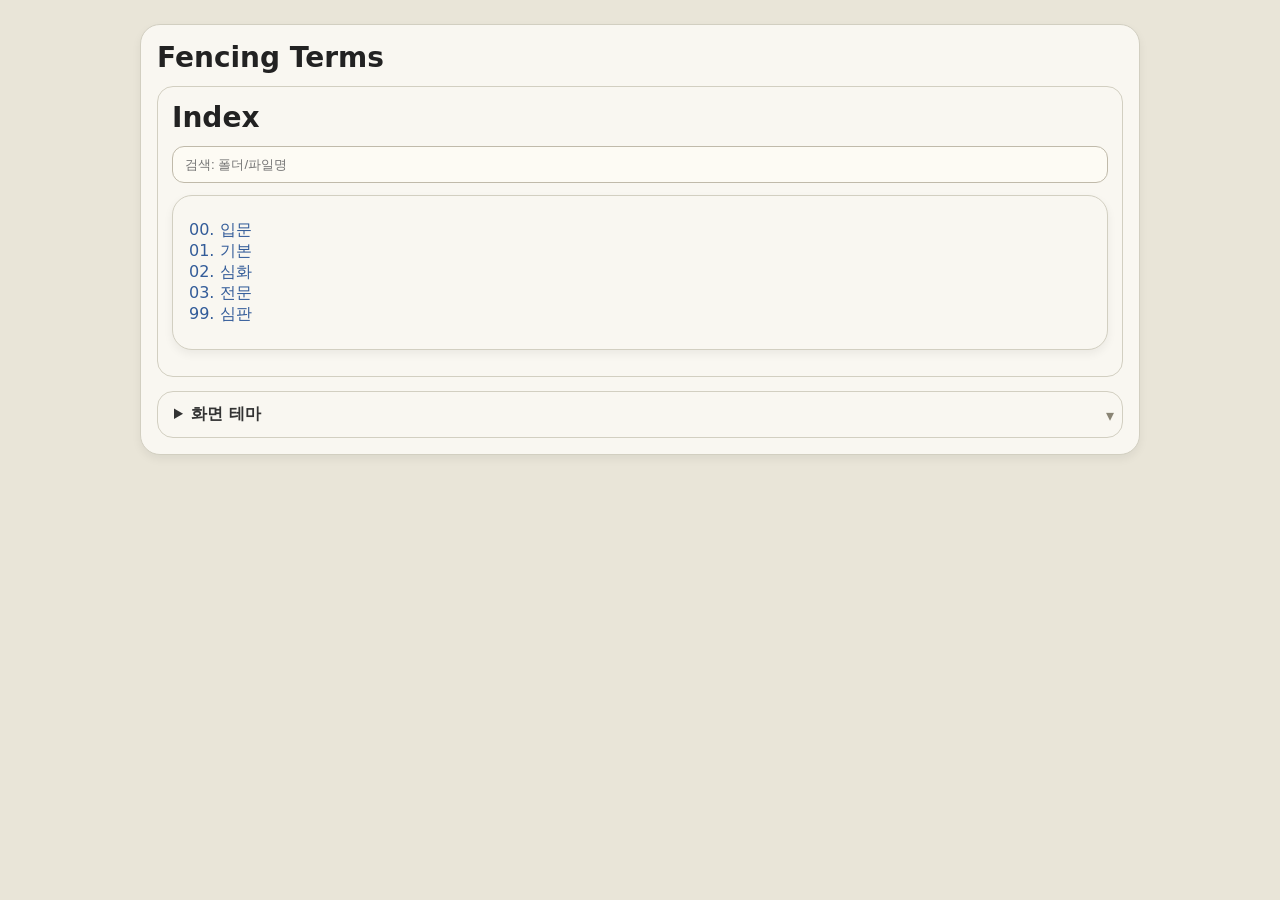
==== commit 6caa0a4d: "pub" ====
--- a/device.html
+++ b/device.html
@@ -1 +1 @@
-﻿<!doctype html><html lang="ko"><head><script>!function(e,t,a,n){e[n]=e[n]||[],e[n].push({"gtm.start":(new Date).getTime(),event:"gtm.js"});var g=t.getElementsByTagName(a)[0],m=t.createElement(a);m.async=!0,m.src="https://www.googletagmanager.com/gtm.js?id=GTM-T3SXCHL6",g.parentNode.insertBefore(m,g)}(window,document,"script","dataLayer")</script><script async src="https://www.googletagmanager.com/gtag/js?id=G-92QMC1YFZM"></script><script>function gtag(){dataLayer.push(arguments)}window.dataLayer=window.dataLayer||[],gtag("js",new Date),gtag("config","G-92QMC1YFZM")</script><meta charset="utf-8"><meta name="viewport" content="width=device-width,initial-scale=1"><title>Fencing Terms</title><link rel="stylesheet" href="../com/css/quiz-style.css"><link rel="stylesheet" href="../com/css/turntable-player.css"><link rel="stylesheet" href="../com/css/playdate-player.css"><link href="https://fonts.googleapis.com/css2?family=Charis+SIL:ital,wght@0,400;0,700;1,400&family=Press+Start+2P&display=swap" rel="stylesheet"><style>@font-face{font-family:DungGeunMo;src:url('./fonts/DungGeunMo.woff2') format('woff2');font-weight:400;font-style:normal;font-display:block}</style></head><body class="playdate-quiz-page turntable-quiz-page pd-display-light" data-quiz-home-url="./index.html" data-quiz-practice="study" data-pixel-dir="./images/png"><noscript><iframe src="https://www.googletagmanager.com/ns.html?id=GTM-T3SXCHL6" height="0" width="0" style="display:none;visibility:hidden"></iframe></noscript><div class="wrap"><span id="totalCnt" class="sr-only" aria-hidden="true">0</span> <span id="selId" class="sr-only" aria-hidden="true">—</span><div class="screen-title"><h1 id="pageTitle">Fencing Terms</h1></div><section id="screen1" class="hidden" hidden aria-hidden="true" style="display:none"><div class="box"><p class="sub" style="display:none"></p><input id="csvFile" type="file" accept=".csv"> <button id="btnDemo" class="ghost" hidden type="button">데모 로드</button> <button id="btnSample" class="ghost" hidden type="button">샘플 CSV</button> <button id="btnPick" class="primary" type="button">Start</button></div></section><section id="screen2" class="hidden"><button type="button" id="btnNext" class="primary sr-only" disabled="disabled" tabindex="-1" aria-hidden="true">Next</button><main class="app tp-main"><section class="device-wrap"><div class="device pd-device" id="playdate"><div class="pd-screen-zone"><div class="screen-bezel"><div class="screen"><div class="display study-display" aria-live="polite"><div class="study-row"><div id="tpExpr" class="study-val" aria-label="표현">—</div></div><div class="study-row study-row-meta"><div class="study-meta-scroll" role="region" aria-label="발음, 뜻 및 참고"><div id="tpPron" class="study-val" aria-label="발음">—</div><div id="tpMean" class="study-val" aria-label="뜻">—</div><div id="tpComment" class="study-val" aria-label="comment"></div></div></div><div id="tpPixelWrap" class="tp-pixel-wrap" hidden><img id="tpPixelImg" class="tp-pixel-img" alt="" decoding="async"></div><div class="tp-display-footer"><div id="barWrap" class="tp-bar-wrap tp-bar-wrap--in-display"><div role="progressbar" aria-label="Progress" aria-valuemin="0" aria-valuemax="100" aria-valuenow="0" id="barUnified" class="tp-bar-unified"><div id="barProgress" class="tp-bar-progress"></div><div id="barCorrect" class="tp-bar-correct"></div><div id="barLabel" class="tp-bar-label"></div><span id="barTotal" class="tp-bar-total">0</span></div></div><div id="tpSpeed" class="tp-speed-display" aria-label="재생 속도">x1</div><div class="mini-play tp-play-mode-once" id="miniPlay" role="button" tabindex="0" title="1회 재생 (클릭: 반복 재생)" aria-label="1회 재생, 클릭하면 반복 재생"><svg class="tp-mini-play-icon" xmlns="http://www.w3.org/2000/svg" width="14" height="14" viewBox="0 0 24 24" fill="currentColor" aria-hidden="true"><path d="M8 5v14l11-7z"/></svg></div></div></div><div id="tpSettingsModal" class="tp-settings-modal tp-settings-modal--in-display hidden" role="dialog" aria-modal="true" aria-labelledby="tpSettingsTitle" hidden><div class="tp-settings-backdrop pd-settings-backdrop" data-close-settings tabindex="-1" aria-hidden="true"></div><div class="tp-settings-dialog pd-settings-dialog"><div class="pd-settings-head"><h2 id="tpSettingsTitle" class="pd-settings-title">설정</h2></div><div class="pd-settings-body"><fieldset class="pd-settings-group"><legend class="pd-settings-legend">진행 방식</legend><label class="pd-settings-option"><input type="radio" name="mode" id="modeRandom" value="random" checked="checked"> 랜덤</label> <label class="pd-settings-option"><input type="radio" name="mode" id="modeSeq" value="seq"> 순차</label></fieldset><div class="pd-settings-row"><label class="pd-settings-option"><input type="checkbox" id="audioLoop"> 반복 재생</label></div><div class="pd-settings-row"><label class="pd-settings-option"><input type="checkbox" id="themeToggle"> 다크 모드</label></div></div><div class="pd-settings-foot"><button type="button" class="pd-settings-btn" id="btnApplySettings">확인</button></div></div></div><div class="screen-glare" aria-hidden="true"></div></div></div></div><div class="pd-controls-zone"><div class="pd-controls-row"><div class="dpad" aria-label="방향 패드"><svg class="dpad-graphic" viewBox="0 0 150 155" overflow="visible" aria-hidden="true"><defs><linearGradient id="pdDpadGrad" x1="0%" y1="0%" x2="100%" y2="100%"><stop offset="0%" stop-color="#f9f9f6"/><stop offset="100%" stop-color="#bebeb8"/></linearGradient><filter id="pdDpadFx" filterUnits="userSpaceOnUse" x="-4" y="-3" width="158" height="165" color-interpolation-filters="sRGB"><feDropShadow dx="0" dy="2.5" stdDeviation="0" flood-color="#a7a7a2" result="outer"/><feFlood flood-color="#ffffff" flood-opacity="0.7" result="light"/><feComposite in="light" in2="SourceAlpha" operator="in" result="innerBase"/><feOffset in="innerBase" dx="0" dy="-0.6" result="innerShift"/><feGaussianBlur in="innerShift" stdDeviation="0.55" result="innerGlow"/><feComposite in="innerGlow" in2="SourceAlpha" operator="in" result="inner"/><feMerge><feMergeNode in="outer"/><feMergeNode in="inner"/><feMergeNode in="SourceGraphic"/></feMerge></filter><filter id="pdDpadFxPressed" filterUnits="userSpaceOnUse" x="-4" y="-3" width="158" height="165" color-interpolation-filters="sRGB"><feDropShadow dx="0" dy="1" stdDeviation="0" flood-color="#a7a7a2" result="outer"/><feMerge><feMergeNode in="outer"/><feMergeNode in="SourceGraphic"/></feMerge></filter></defs><path class="dpad-body" fill="url(#pdDpadGrad)" stroke="#808080" stroke-width="1.5" stroke-linejoin="round" vector-effect="non-scaling-stroke" filter="url(#pdDpadFx)" d="M75,0C85.64,0,95,9.36,95,20V55H130C140.64,55,150,64.36,150,75C150,85.64,140.64,95,130,95H95V130C95,140.64,85.64,150,75,150C64.36,150,55,140.64,55,130V95H20C9.36,95,0,85.64,0,75C0,64.36,9.36,55,20,55H55V20C55,9.36,64.36,0,75,0Z"/><circle cx="75" cy="75" r="6" fill="rgba(0,0,0,0.08)"/><g class="dpad-icon dpad-icon-left" fill="rgba(0,0,0,0.4)"><polygon points="14,75 24,67.5 24,82.5"/><polygon points="24,75 34,67.5 34,82.5"/></g><g class="dpad-icon dpad-icon-right" fill="rgba(0,0,0,0.4)"><polygon points="136,75 126,67.5 126,82.5"/><polygon points="126,75 116,67.5 116,82.5"/></g><g class="dpad-icon dpad-icon-up" stroke="rgba(0,0,0,0.4)" stroke-width="3" stroke-linecap="round"><line x1="75" y1="12" x2="75" y2="42"/><line x1="63" y1="27" x2="87" y2="27"/></g><g class="dpad-icon dpad-icon-down" stroke="rgba(0,0,0,0.4)" stroke-width="2.5" stroke-linecap="round"><line x1="67" y1="122" x2="83" y2="122"/></g></svg> <button type="button" class="dpad-zone dpad-up" id="volUp" aria-label="배속 빠르게" title="배속 빠르게"></button> <button type="button" class="dpad-zone dpad-left" id="padPrev" aria-label="이전 재생" title="이전 재생"></button> <button type="button" class="dpad-zone dpad-right" id="padNextDpad" aria-label="다음 재생" title="다음 재생"></button> <button type="button" class="dpad-zone dpad-down" id="volDown" aria-label="배속 늦추기" title="배속 늦추기"></button></div><div class="pd-action-grid" aria-label="기기 단축 버튼"><button type="button" id="btnHome" class="pad pd-round-btn pd-list-btn" aria-label="목록" title="목록"><svg class="tp-home-icon" viewBox="0 0 24 24" aria-hidden="true" fill="none" stroke="currentColor" stroke-width="2.25" stroke-linecap="round"><line x1="4" y1="5" x2="20" y2="5"/><line x1="4" y1="10" x2="20" y2="10"/><line x1="4" y1="15" x2="20" y2="15"/><line x1="4" y1="20" x2="20" y2="20"/></svg></button> <button type="button" class="pad pd-round-btn pd-menu-btn" id="btnSettings" aria-label="설정" title="설정">M</button> <button type="button" class="pad pd-round-btn play-symbol" id="padPlay" aria-label="듣기">▶</button><div class="pd-record-cell"><div id="pronounceRecProgress" class="pronounce-rec-progress-slot pronounce-rec-progress-in-device" aria-live="polite"></div><button type="button" class="pad pd-round-btn pd-record-btn" id="recordBtn" aria-label="발음 녹음">●</button></div></div></div></div><button type="button" id="btnGrade" class="sr-only" disabled="disabled" tabindex="-1" aria-hidden="true">Check</button><div class="pd-usb" aria-hidden="true"></div><div class="disc" id="disc" hidden aria-hidden="true"><div class="hub"></div></div><audio id="audioPlayer" preload="metadata"></audio><button type="button" id="btnAudio" class="sr-only" disabled="disabled">🔊 듣기</button><div class="quiz-feed-hidden" aria-hidden="true"><div id="ko"></div><div id="enMask"></div><div id="answerWrap" style="display:none"><div id="enFull"></div></div></div></div></section><div id="pronouncePanel" class="box tp-pronounce-panel" style="margin-top:14px"><button type="button" id="btnPronounceRecord" class="sr-only" tabindex="-1" aria-hidden="true">발음 녹음</button><div class="row pron-row"><span id="pronounceApiKeyWrap" class="pronounce-key-wrap"><input type="password" id="pronounceApiKey" placeholder="이용 발급 key" autocomplete="off" title="관리자에게 받은 이용 발급 key가 있을 때만 입력하세요. 이 브라우저에만 저장됩니다." style="flex:1;min-width:140px;max-width:220px;padding:8px 10px;border-radius:10px;border:1px solid var(--bd);background:#fdfbf4;color:#333"> </span><select id="pronounceLocale" title="Recognition language (Speech API locale)"><option value="fr-FR" selected="selected">프랑스어 fr-FR</option><option value="en-US">영어 en-US</option><option value="en-GB">영어 en-GB</option><option value="ko-KR">한국어 ko-KR</option><option value="ja-JP">일본어 ja-JP</option><option value="es-ES">스페인어 es-ES</option><option value="de-DE">독일어 de-DE</option><option value="zh-CN">중국어(간체) zh-CN</option></select></div><div id="pronounceStatus" class="muted" style="margin-top:8px;font-size:13px"></div><div id="pronounceOutcome" class="pronounce-outcome"></div></div></main></section><section id="screen3" class="hidden"><div class="box"><h2 style="margin-top:0">Result</h2><p class="big" id="finalLine">—</p><div class="row" style="margin-top:10px"><button id="btnRestart" class="primary" type="button">Retry</button> <button id="btnHome2" type="button" class="ghost">Home</button></div></div></section></div><script type="module">import{initQuizApp}from"../com/lib/quiz-app.js";import{loadPageTitle}from"../com/lib/title.js";import{toast}from"../com/lib/quiz-core.js";import{initPlaydateQuizUi}from"../com/lib/playdate-quiz-ui.js";import{installStudyResultRedirect}from"../com/lib/study-result-redirect.js";loadPageTitle(),window.addEventListener("DOMContentLoaded",async()=>{const t=initQuizApp();window.quizApp=t;const i=new URLSearchParams(location.search).get("file");if(!i||!String(i).trim())return void location.replace("./index.html");const e=decodeURIComponent(String(i).trim());try{await t.startWith({file:e,count:"all"}),installStudyResultRedirect({requireStudyMode:!1,getSummary:()=>window.quizApp?.getPronounceSummary?.()}),initPlaydateQuizUi()}catch(t){console.error(t),toast("파일을 불러오지 못했습니다. 목록으로 돌아갑니다."),location.replace("./index.html")}})</script></body></html>+﻿<!doctype html><html lang="ko"><head><script>!function(e,t,a,n){e[n]=e[n]||[],e[n].push({"gtm.start":(new Date).getTime(),event:"gtm.js"});var g=t.getElementsByTagName(a)[0],m=t.createElement(a);m.async=!0,m.src="https://www.googletagmanager.com/gtm.js?id=GTM-T3SXCHL6",g.parentNode.insertBefore(m,g)}(window,document,"script","dataLayer")</script><script async src="https://www.googletagmanager.com/gtag/js?id=G-92QMC1YFZM"></script><script>function gtag(){dataLayer.push(arguments)}window.dataLayer=window.dataLayer||[],gtag("js",new Date),gtag("config","G-92QMC1YFZM")</script><meta charset="utf-8"><meta name="viewport" content="width=device-width,initial-scale=1"><title>Fencing Terms</title><link rel="stylesheet" href="../com/css/quiz-style.css"><link rel="stylesheet" href="../com/css/turntable-player.css"><link rel="stylesheet" href="../com/css/playdate-player.css"><link href="https://fonts.googleapis.com/css2?family=Charis+SIL:ital,wght@0,400;0,700;1,400&family=Press+Start+2P&display=swap" rel="stylesheet"><style>@font-face{font-family:DungGeunMo;src:url('./fonts/DungGeunMo.woff2') format('woff2');font-weight:400;font-style:normal;font-display:block}</style></head><body class="playdate-quiz-page turntable-quiz-page pd-display-light" data-quiz-home-url="./index.html" data-quiz-practice="study" data-pixel-dir="./images/png"><script>!function(){try{var d=localStorage.getItem("learnlang_display_theme"),a=localStorage.getItem("learnlang_theme_dark");document.body.classList.remove("pd-display-light","pd-display-mint","dark"),"mint"===d?document.body.classList.add("pd-display-mint"):"dark"===d||"1"===a?document.body.classList.add("pd-display-light","dark"):document.body.classList.add("pd-display-light")}catch(d){}}()</script><noscript><iframe src="https://www.googletagmanager.com/ns.html?id=GTM-T3SXCHL6" height="0" width="0" style="display:none;visibility:hidden"></iframe></noscript><div class="wrap"><span id="totalCnt" class="sr-only" aria-hidden="true">0</span> <span id="selId" class="sr-only" aria-hidden="true">—</span><div class="screen-title"><h1 id="pageTitle">Fencing Terms</h1></div><section id="screen1" class="hidden" hidden aria-hidden="true" style="display:none"><div class="box"><p class="sub" style="display:none"></p><input id="csvFile" type="file" accept=".csv"> <button id="btnDemo" class="ghost" hidden type="button">데모 로드</button> <button id="btnSample" class="ghost" hidden type="button">샘플 CSV</button> <button id="btnPick" class="primary" type="button">Start</button></div></section><section id="screen2" class="hidden"><button type="button" id="btnNext" class="primary sr-only" disabled="disabled" tabindex="-1" aria-hidden="true">Next</button><main class="app tp-main"><section class="device-wrap"><div class="device pd-device" id="playdate"><div class="pd-screen-zone"><div class="screen-bezel"><div class="screen"><div class="display study-display" aria-live="polite"><div class="study-row"><div id="tpExpr" class="study-val" aria-label="표현">—</div></div><div class="study-row study-row-meta"><div class="study-meta-scroll" role="region" aria-label="발음, 뜻 및 참고"><div id="tpPron" class="study-val" aria-label="발음">—</div><div id="tpMean" class="study-val" aria-label="뜻">—</div><div id="tpComment" class="study-val" aria-label="comment"></div></div></div><div id="tpPixelWrap" class="tp-pixel-wrap" hidden><img id="tpPixelImg" class="tp-pixel-img" alt="" decoding="async"></div><div class="tp-display-footer"><div id="barWrap" class="tp-bar-wrap tp-bar-wrap--in-display"><div role="progressbar" aria-label="Progress" aria-valuemin="0" aria-valuemax="100" aria-valuenow="0" id="barUnified" class="tp-bar-unified"><div id="barProgress" class="tp-bar-progress"></div><div id="barCorrect" class="tp-bar-correct"></div><div id="barLabel" class="tp-bar-label"></div><span id="barTotal" class="tp-bar-total">0</span></div></div><div id="tpSpeed" class="tp-speed-display" aria-label="재생 속도">x1</div><div class="mini-play tp-play-mode-once" id="miniPlay" role="button" tabindex="0" title="1회 재생 (클릭: 반복 재생)" aria-label="1회 재생, 클릭하면 반복 재생"><svg class="tp-mini-play-icon" xmlns="http://www.w3.org/2000/svg" width="14" height="14" viewBox="0 0 24 24" fill="currentColor" aria-hidden="true"><path d="M8 5v14l11-7z"/></svg></div></div></div><div id="tpSettingsModal" class="tp-settings-modal tp-settings-modal--in-display hidden" role="dialog" aria-modal="true" aria-labelledby="tpSettingsTitle" hidden><div class="tp-settings-backdrop pd-settings-backdrop" data-close-settings tabindex="-1" aria-hidden="true"></div><div class="tp-settings-dialog pd-settings-dialog"><div class="pd-settings-head"><h2 id="tpSettingsTitle" class="pd-settings-title">설정</h2></div><div class="pd-settings-body"><fieldset class="pd-settings-group"><legend class="pd-settings-legend">진행 방식</legend><label class="pd-settings-option"><input type="radio" name="mode" id="modeRandom" value="random" checked="checked"> 랜덤</label> <label class="pd-settings-option"><input type="radio" name="mode" id="modeSeq" value="seq"> 순차</label></fieldset><div class="pd-settings-row"><label class="pd-settings-option"><input type="checkbox" id="audioLoop"> 반복 재생</label></div><fieldset class="pd-settings-group"><legend class="pd-settings-legend">화면 테마</legend><label class="pd-settings-option"><input type="radio" name="displayTheme" id="themeLight" value="light" checked="checked"> 기본</label> <label class="pd-settings-option"><input type="radio" name="displayTheme" id="themeDark" value="dark"> 다크</label> <label class="pd-settings-option"><input type="radio" name="displayTheme" id="themeMint" value="mint"> 민트</label></fieldset></div><div class="pd-settings-foot"><button type="button" class="pd-settings-btn" id="btnApplySettings">확인</button></div></div></div><div class="screen-glare" aria-hidden="true"></div></div></div></div><div class="pd-controls-zone"><div class="pd-controls-row"><div class="dpad" aria-label="방향 패드"><svg class="dpad-graphic" viewBox="0 0 150 155" overflow="visible" aria-hidden="true"><defs><linearGradient id="pdDpadGrad" x1="0%" y1="0%" x2="100%" y2="100%"><stop offset="0%" stop-color="#f9f9f6"/><stop offset="100%" stop-color="#bebeb8"/></linearGradient><filter id="pdDpadFx" filterUnits="userSpaceOnUse" x="-4" y="-3" width="158" height="165" color-interpolation-filters="sRGB"><feDropShadow dx="0" dy="2.5" stdDeviation="0" flood-color="#a7a7a2" result="outer"/><feFlood flood-color="#ffffff" flood-opacity="0.7" result="light"/><feComposite in="light" in2="SourceAlpha" operator="in" result="innerBase"/><feOffset in="innerBase" dx="0" dy="-0.6" result="innerShift"/><feGaussianBlur in="innerShift" stdDeviation="0.55" result="innerGlow"/><feComposite in="innerGlow" in2="SourceAlpha" operator="in" result="inner"/><feMerge><feMergeNode in="outer"/><feMergeNode in="inner"/><feMergeNode in="SourceGraphic"/></feMerge></filter><filter id="pdDpadFxPressed" filterUnits="userSpaceOnUse" x="-4" y="-3" width="158" height="165" color-interpolation-filters="sRGB"><feDropShadow dx="0" dy="1" stdDeviation="0" flood-color="#a7a7a2" result="outer"/><feMerge><feMergeNode in="outer"/><feMergeNode in="SourceGraphic"/></feMerge></filter></defs><path class="dpad-body" fill="url(#pdDpadGrad)" stroke="#808080" stroke-width="1.5" stroke-linejoin="round" vector-effect="non-scaling-stroke" filter="url(#pdDpadFx)" d="M75,0C85.64,0,95,9.36,95,20V55H130C140.64,55,150,64.36,150,75C150,85.64,140.64,95,130,95H95V130C95,140.64,85.64,150,75,150C64.36,150,55,140.64,55,130V95H20C9.36,95,0,85.64,0,75C0,64.36,9.36,55,20,55H55V20C55,9.36,64.36,0,75,0Z"/><circle cx="75" cy="75" r="6" fill="rgba(0,0,0,0.08)"/><g class="dpad-icon dpad-icon-left" fill="rgba(0,0,0,0.4)"><polygon points="14,75 24,67.5 24,82.5"/><polygon points="24,75 34,67.5 34,82.5"/></g><g class="dpad-icon dpad-icon-right" fill="rgba(0,0,0,0.4)"><polygon points="136,75 126,67.5 126,82.5"/><polygon points="126,75 116,67.5 116,82.5"/></g><g class="dpad-icon dpad-icon-up" stroke="rgba(0,0,0,0.4)" stroke-width="3" stroke-linecap="round"><line x1="75" y1="12" x2="75" y2="42"/><line x1="63" y1="27" x2="87" y2="27"/></g><g class="dpad-icon dpad-icon-down" stroke="rgba(0,0,0,0.4)" stroke-width="2.5" stroke-linecap="round"><line x1="67" y1="122" x2="83" y2="122"/></g></svg> <button type="button" class="dpad-zone dpad-up" id="volUp" aria-label="배속 빠르게" title="배속 빠르게"></button> <button type="button" class="dpad-zone dpad-left" id="padPrev" aria-label="이전 재생" title="이전 재생"></button> <button type="button" class="dpad-zone dpad-right" id="padNextDpad" aria-label="다음 재생" title="다음 재생"></button> <button type="button" class="dpad-zone dpad-down" id="volDown" aria-label="배속 늦추기" title="배속 늦추기"></button></div><div class="pd-action-grid" aria-label="기기 단축 버튼"><button type="button" id="btnHome" class="pad pd-round-btn pd-list-btn" aria-label="목록" title="목록"><svg class="tp-home-icon" viewBox="0 0 24 24" aria-hidden="true" fill="none" stroke="currentColor" stroke-width="2.25" stroke-linecap="round"><line x1="4" y1="5" x2="20" y2="5"/><line x1="4" y1="10" x2="20" y2="10"/><line x1="4" y1="15" x2="20" y2="15"/><line x1="4" y1="20" x2="20" y2="20"/></svg></button> <button type="button" class="pad pd-round-btn pd-menu-btn" id="btnSettings" aria-label="설정" title="설정">M</button> <button type="button" class="pad pd-round-btn play-symbol" id="padPlay" aria-label="듣기">▶</button><div class="pd-record-cell"><div id="pronounceRecProgress" class="pronounce-rec-progress-slot pronounce-rec-progress-in-device" aria-live="polite"></div><button type="button" class="pad pd-round-btn pd-record-btn" id="recordBtn" aria-label="발음 녹음">●</button></div></div></div></div><button type="button" id="btnGrade" class="sr-only" disabled="disabled" tabindex="-1" aria-hidden="true">Check</button><div class="pd-usb" aria-hidden="true"></div><div class="disc" id="disc" hidden aria-hidden="true"><div class="hub"></div></div><audio id="audioPlayer" preload="metadata"></audio><button type="button" id="btnAudio" class="sr-only" disabled="disabled">🔊 듣기</button><div class="quiz-feed-hidden" aria-hidden="true"><div id="ko"></div><div id="enMask"></div><div id="answerWrap" style="display:none"><div id="enFull"></div></div></div></div></section><div id="pronouncePanel" class="box tp-pronounce-panel" style="margin-top:14px"><button type="button" id="btnPronounceRecord" class="sr-only" tabindex="-1" aria-hidden="true">발음 녹음</button><div class="row pron-row"><span id="pronounceApiKeyWrap" class="pronounce-key-wrap"><input type="password" id="pronounceApiKey" placeholder="이용 발급 key" autocomplete="off" title="관리자에게 받은 이용 발급 key가 있을 때만 입력하세요. 이 브라우저에만 저장됩니다." style="flex:1;min-width:140px;max-width:220px;padding:8px 10px;border-radius:10px;border:1px solid var(--bd);background:#fdfbf4;color:#333"> </span><select id="pronounceLocale" title="Recognition language (Speech API locale)"><option value="fr-FR" selected="selected">프랑스어 fr-FR</option><option value="en-US">영어 en-US</option><option value="en-GB">영어 en-GB</option><option value="ko-KR">한국어 ko-KR</option><option value="ja-JP">일본어 ja-JP</option><option value="es-ES">스페인어 es-ES</option><option value="de-DE">독일어 de-DE</option><option value="zh-CN">중국어(간체) zh-CN</option></select></div><div id="pronounceStatus" class="muted" style="margin-top:8px;font-size:13px"></div><div id="pronounceOutcome" class="pronounce-outcome"></div></div></main></section><section id="screen3" class="hidden"><div class="box"><h2 style="margin-top:0">Result</h2><p class="big" id="finalLine">—</p><div class="row" style="margin-top:10px"><button id="btnRestart" class="primary" type="button">Retry</button> <button id="btnHome2" type="button" class="ghost">Home</button></div></div></section></div><script type="module">import{initQuizApp}from"../com/lib/quiz-app.js";import{loadPageTitle}from"../com/lib/title.js";import{toast}from"../com/lib/quiz-core.js";import{initPlaydateQuizUi}from"../com/lib/playdate-quiz-ui.js";import{installStudyResultRedirect}from"../com/lib/study-result-redirect.js";loadPageTitle(),window.addEventListener("DOMContentLoaded",async()=>{const t=initQuizApp();window.quizApp=t;const i=new URLSearchParams(location.search).get("file");if(!i||!String(i).trim())return void location.replace("./index.html");const e=decodeURIComponent(String(i).trim());try{await t.startWith({file:e,count:"all"}),installStudyResultRedirect({requireStudyMode:!1,getSummary:()=>window.quizApp?.getPronounceSummary?.()}),initPlaydateQuizUi()}catch(t){console.error(t),toast("파일을 불러오지 못했습니다. 목록으로 돌아갑니다."),location.replace("./index.html")}})</script></body></html>
--- a/com/css/quiz-style.css
+++ b/com/css/quiz-style.css
@@ -1 +1 @@
-:root{--bg:#E9E5D8;--card:#F9F7F1;--bd:#D2CFC1;--muted:#666666;--text:#333333;--good:#7DA87B;--pron-match:#047857;--bad:#D46A6A;--radius:20px}body.dark{--bg:#0f172a;--text:#f5f5f5;--muted:#bfc4d1;--card:#0b1220;--bd:#1f2937;--pron-match:#34d399}body.dark,body.dark .box,body.dark .card,body.dark button,body.dark details,body.dark input{color:var(--text);background:#0f172a;border-color:#1e2633}body.dark .row{background:#1f2937!important;color:#e5e7eb!important;border-color:#374151!important}body.dark .pill{background:#0b1220;border-color:#1f2937;color:#e5e7eb}body.dark #pronounceApiKey{background:#0b1220!important;color:#e5e7eb!important;border-color:#374151!important}.pron-row{flex-wrap:wrap;gap:8px;align-items:center}.pronounce-key-wrap{flex:1;min-width:140px;max-width:220px;display:inline-flex}#pronounceApiKeyWrap{display:none!important}#pronounceLocale{padding:8px 10px;border-radius:10px;border:1px solid var(--bd);background:var(--card);color:var(--text);min-width:12rem;flex:0 1 auto}.pronounce-outcome{margin-top:10px;font-size:18px;line-height:1.55}.pronounce-outcome .pron-caption-body,.pronounce-outcome .pronounce-caption-text{color:#6b7280}body.dark .pronounce-outcome .pron-caption-body,body.dark .pronounce-outcome .pronounce-caption-text{color:#9ca3af}.pronounce-outcome .pron-meta{font-size:14px;color:var(--muted);margin-top:8px}.pronounce-outcome .pron-meta .pron-score-num{font-weight:700;color:var(--text)}.pronounce-outcome .pron-meta .pron-score-suffix{font-weight:400;color:#9ca3af}body.dark .pronounce-outcome .pron-meta .pron-score-suffix{color:#6b7280}.pronounce-outcome .pron-caption-body font,.pronounce-outcome .pronounce-caption-text font{font-weight:700}.pronounce-outcome .pron-caption-body font[color=GREEN],.pronounce-outcome .pron-caption-body font[color=green],.pronounce-outcome .pronounce-caption-text font[color=GREEN],.pronounce-outcome .pronounce-caption-text font[color=green]{color:var(--pron-match)!important}.pronounce-record-stack{display:inline-flex;flex-direction:column;align-items:stretch;gap:4px;align-self:flex-start}.pronounce-rec-progress-slot:empty{display:none}.pronounce-rec-progress-slot:not(:empty){display:block;min-width:2.75rem}.pronounce-rec-progress-slot .pronounce-rec-wrap{margin-top:0}.pronounce-rec-wrap{margin-top:8px;font-size:13px}.pronounce-rec-bar-track{position:relative;height:16px;border-radius:4px;background:var(--bd);overflow:hidden;margin-bottom:0}.pronounce-rec-bar-fill{position:absolute;left:0;top:0;bottom:0;width:0;border-radius:4px;background:linear-gradient(90deg,#5a8fc7,var(--good));transition:width .12s linear}.pronounce-rec-bar-caption{position:absolute;inset:0;display:flex;align-items:center;justify-content:center;font-size:10px;font-weight:700;color:var(--muted);text-shadow:none;pointer-events:none;z-index:1;line-height:1;padding:0 4px;text-align:center;white-space:nowrap;overflow:hidden;text-overflow:ellipsis;max-width:100%;box-sizing:border-box}.pronounce-rec-wrap--inbar .pronounce-rec-bar-track{margin-bottom:0}.pronounce-rec-wrap--stacked{display:flex;flex-direction:column;align-items:stretch;gap:9px}.pronounce-rec-wrap--stacked .pronounce-rec-bar-track{height:5px;border-radius:3px}.pronounce-rec-bar-caption.pronounce-rec-bar-caption--below{position:static;inset:auto;display:block;font-size:10px;font-weight:700;color:var(--muted);line-height:1;text-align:center;padding:0 4px;white-space:nowrap;overflow:hidden;text-overflow:ellipsis;max-width:100%;box-sizing:border-box}.pronounce-rec-label{color:var(--muted)}body.dark .pronounce-rec-bar-track{background:#374151}#btnPronounceRecord{display:inline-flex;align-items:center;justify-content:center;min-width:2.75rem;min-height:2.5rem;padding:.35rem .45rem;line-height:0}#btnPronounceRecord svg{display:block;flex-shrink:0}#btnPronounceRecord[data-pronounce-posting="1"]:active{transform:none;box-shadow:none}.folder{margin:8px 0}.folder>.title{font-weight:700;margin:8px 0;color:#333}ul{list-style:none;padding:0;margin:6px 0}a{color:#335c99;text-decoration:none}a:hover{text-decoration:underline}.path{color:#8a8575;font-family:ui-monospace,SFMono-Regular,Menlo,monospace;font-size:12px}.search input{width:100%;padding:10px 12px;border-radius:12px;border:1px solid #c0baaa;background:#fdfbf4;color:#333}body,html{height:100%}body{margin:0;font-family:system-ui,-apple-system,Segoe UI,Roboto,Ubuntu,Helvetica,Arial,sans-serif;background:var(--bg);color:var(--text);-webkit-tap-highlight-color:transparent}.wrap{max-width:1000px;margin:0 auto;padding:16px}.card{background:var(--card);border:1px solid var(--bd);border-radius:var(--radius);padding:16px;box-shadow:0 4px 10px rgba(0,0,0,.06)}h1{font-size:22px;margin:0 0 12px;color:#222}#pageTitle{white-space:pre-line}p.sub{margin:0 0 14px;color:var(--muted);font-size:14px}.grid{display:grid;gap:12px}.g2{grid-template-columns:1fr}.row{display:flex;gap:10px;align-items:center;flex-wrap:wrap}input[type=file]{padding:10px 12px;background:#fdfbf4;border:1px dashed #c0baaa;border-radius:12px;color:var(--muted);width:100%;min-height:44px}button{appearance:none;border:1px solid #b6b2a3;padding:12px 14px;border-radius:12px;font-weight:700;cursor:pointer;background:#f1efe6;color:#333;flex:1 1 calc(50% - 8px);min-height:44px;transition:background .15s ease,box-shadow .15s ease,transform .05s ease}button:hover{background:#e6e2d6}button:active{transform:translateY(1px);box-shadow:inset 0 1px 2px rgba(0,0,0,.08)}button.primary{background:#d8c69f;border-color:#c4b185}button.primary:hover{background:#ceba90}button.ghost{background:0 0;border-color:#c0baaa}button:disabled{opacity:.5;cursor:not-allowed}.pill{display:inline-flex;align-items:center;gap:6px;padding:6px 10px;border-radius:999px;background:#efece1;border:1px solid #d4d0c1;color:#333;font-size:12px}.badge{font-weight:700;color:#6c5a2b}.box{background:var(--card);border:1px solid var(--bd);border-radius:16px;padding:14px}.big{font-size:18px;line-height:1.7;color:var(--text)}#ko{font-size:16px;line-height:1.65}#enFull,#enMask{font-size:22px;line-height:1.75}.muted{color:var(--muted)}.hint{color:#7d8c5e}.id{font-variant-numeric:tabular-nums}.range{accent-color:#C4B185;width:100%}.footer{margin-top:18px;color:#8a8575;font-size:12px}.kbd{border:1px solid #c0baaa;background:#f5f1e6;padding:2px 6px;border-radius:6px;font-family:ui-monospace,SFMono-Regular,Menlo,monospace;font-size:12px;color:#444}details{background:var(--card);border:1px solid var(--bd);border-radius:16px}details>summary{padding:12px 16px;position:relative;cursor:pointer;user-select:none;font-weight:700;color:#333}details>summary::after{content:'▾';position:absolute;right:8px;top:50%;transform:translateY(-50%) rotate(0);transition:transform .2s ease;color:#8a8575}details[open]>summary::after{transform:translateY(-50%) rotate(180deg)}details[open]>summary{border-bottom:1px solid var(--bd)}details>summary:hover{color:#111}.content{padding:12px}#ko{white-space:pre-line}.blank{display:inline-flex;align-items:center;gap:6px;margin:0 2px}.blank .first{min-width:.7em;text-align:center;color:#555}.blank input{background:#fdfbf4;border:1px solid #c0baaa;color:#333;border-radius:10px;padding:4px 6px;font-size:16px;line-height:1.4;width:auto;min-width:32px;min-height:28px}.blank input:focus{outline:0;box-shadow:0 0 0 2px rgba(180,160,110,.45)}.blank input.good{border-color:var(--good);box-shadow:0 0 0 2px rgba(125,168,123,.3) inset}.blank input.bad{border-color:var(--bad);box-shadow:0 0 0 2px rgba(212,106,106,.25) inset}.blank input::placeholder{color:#a39b8a;opacity:.9}.score{font-weight:700}.hidden{display:none}.screen-title{display:flex;align-items:center;justify-content:space-between;gap:8px}#screen2 .box:not(#pronouncePanel) .row:first-child{justify-content:flex-start;gap:10px;flex-wrap:nowrap;position:static;padding:0}#screen2 .box:not(#pronouncePanel) .row:first-child button{flex:0 0 auto}@supports(padding:max(0px)){body{padding-bottom:max(0px,env(safe-area-inset-bottom))}}@media (min-width:760px){.wrap{padding:24px}h1{font-size:28px}.g2{grid-template-columns:1fr 1fr}button{flex:0 0 auto;min-width:auto}#screen2 .box:not(#pronouncePanel) .row:first-child button{flex:0 0 auto}.big{font-size:20px}#ko{font-size:18px}#enFull,#enMask{font-size:24px}}@media (max-width:759px){#screen2 .box:not(#pronouncePanel) .row:first-child{position:fixed;left:0;right:0;bottom:0;z-index:1000;background:#f3f0e5;border-top:1px solid var(--bd);padding:10px 12px;display:flex;gap:8px;justify-content:space-between;padding-bottom:max(10px,env(safe-area-inset-bottom))}#screen2 .box:not(#pronouncePanel) .row:first-child button{flex:1 1 calc(50% - 8px)}.wrap{padding-bottom:90px}}+:root{--bg:#E9E5D8;--card:#F9F7F1;--bd:#D2CFC1;--muted:#666666;--text:#333333;--heading:#333333;--link:#335C99;--surface-input:#FDFBF4;--surface-input-bd:#C0BAAA;--surface-file:#FDFBF4;--surface-file-bd:#C0BAAA;--surface-btn:#F1EFE6;--surface-btn-bd:#B6B2A3;--surface-btn-hover:#E6E2D6;--btn-primary-bg:#D8C69F;--btn-primary-bd:#C4B185;--btn-primary-hover:#CEBA90;--btn-ghost-bd:#C0BAAA;--pill-bg:#EFECE1;--pill-bd:#D4D0C1;--kbd-bg:#F5F1E6;--kbd-bd:#C0BAAA;--footer:#8A8575;--hint:#7D8C5E;--badge:#6C5A2B;--path:#8A8575;--accent:#C4B185;--summary-muted:#8A8575;--summary-hover:#111111;--good:#7DA87B;--pron-match:#047857;--bad:#D46A6A;--radius:20px}body.dark{--bg:#0f172a;--text:#f5f5f5;--muted:#bfc4d1;--card:#0b1220;--bd:#1f2937;--heading:#e5e7eb;--link:#93c5fd;--surface-input:#0b1220;--surface-input-bd:#374151;--surface-file:#0b1220;--surface-file-bd:#374151;--surface-btn:#1f2937;--surface-btn-bd:#374151;--surface-btn-hover:#374151;--btn-primary-bg:#374151;--btn-primary-bd:#4b5563;--btn-primary-hover:#4b5563;--btn-ghost-bd:#374151;--pill-bg:#0b1220;--pill-bd:#1f2937;--kbd-bg:#1f2937;--kbd-bd:#374151;--footer:#9ca3af;--hint:#9ca3af;--badge:#d1d5db;--path:#9ca3af;--accent:#6b7280;--summary-muted:#9ca3af;--summary-hover:#f9fafb;--pron-match:#34d399}body.pd-display-mint{--bg:#8ec4b4;--text:#0f3d32;--muted:#3d6b5c;--card:#e8f7f2;--bd:#6aab96;--heading:#0f3d32;--link:#1a5c72;--surface-input:#e8f7f2;--surface-input-bd:#6aab96;--surface-file:#e8f7f2;--surface-file-bd:#6aab96;--surface-btn:#d4ede4;--surface-btn-bd:#6aab96;--surface-btn-hover:#c5e8dc;--btn-primary-bg:#7ab8a6;--btn-primary-bd:#528f7f;--btn-primary-hover:#6aab96;--btn-ghost-bd:#6aab96;--pill-bg:#d4ede4;--pill-bd:#6aab96;--kbd-bg:#e8f7f2;--kbd-bd:#6aab96;--footer:#3d6b5c;--hint:#528f7f;--badge:#2f5f52;--path:#528f7f;--accent:#528f7f;--summary-muted:#528f7f;--summary-hover:#0a2e26;--good:#2d8a6e;--pron-match:#0d7a5f}body.pd-display-mint{color:var(--text);background:var(--bg)}body.pd-display-mint .box,body.pd-display-mint .card,body.pd-display-mint details{color:var(--text);background:var(--card);border-color:var(--bd)}body.pd-display-mint button,body.pd-display-mint input{color:var(--text);border-color:var(--bd)}body.pd-display-mint .row{background:var(--pill-bg)!important;color:var(--text)!important;border-color:var(--bd)!important}body.pd-display-mint #pronouncePanel .pron-row{background:0 0!important;border-color:transparent!important}body.pd-display-mint #pronounceLocale{background-color:var(--bg);color:var(--text);border-color:var(--bd)}body.pd-display-mint .pill{background:var(--pill-bg);color:var(--text);border-color:var(--pill-bd)}body.pd-display-mint #pronounceApiKey{background:var(--surface-input);color:var(--text);border-color:var(--surface-input-bd)}body.dark,body.dark .box,body.dark .card,body.dark button,body.dark details,body.dark input{color:var(--text);background:#0f172a;border-color:#1e2633}body.dark .row{background:#1f2937!important;color:#e5e7eb!important;border-color:#374151!important}body.dark .pill{background:var(--pill-bg);border-color:var(--pill-bd);color:var(--text)}body.dark #pronounceApiKey{background:#0b1220!important;color:#e5e7eb!important;border-color:#374151!important}.pron-row{flex-wrap:wrap;gap:8px;align-items:center}.pronounce-key-wrap{flex:1;min-width:140px;max-width:220px;display:inline-flex}#pronounceApiKeyWrap{display:none!important}#pronounceLocale{padding:8px 10px;border-radius:10px;border:1px solid var(--bd);background:var(--card);color:var(--text);min-width:12rem;flex:0 1 auto}.pronounce-outcome{margin-top:10px;font-size:18px;line-height:1.55}.pronounce-outcome .pron-caption-body,.pronounce-outcome .pronounce-caption-text{color:#6b7280}body.dark .pronounce-outcome .pron-caption-body,body.dark .pronounce-outcome .pronounce-caption-text{color:#9ca3af}.pronounce-outcome .pron-meta{font-size:14px;color:var(--muted);margin-top:8px}.pronounce-outcome .pron-meta .pron-score-num{font-weight:700;color:var(--text)}.pronounce-outcome .pron-meta .pron-score-suffix{font-weight:400;color:#9ca3af}body.dark .pronounce-outcome .pron-meta .pron-score-suffix{color:#6b7280}.pronounce-outcome .pron-caption-body font,.pronounce-outcome .pronounce-caption-text font{font-weight:700}.pronounce-outcome .pron-caption-body font[color=GREEN],.pronounce-outcome .pron-caption-body font[color=green],.pronounce-outcome .pronounce-caption-text font[color=GREEN],.pronounce-outcome .pronounce-caption-text font[color=green]{color:var(--pron-match)!important}.pronounce-record-stack{display:inline-flex;flex-direction:column;align-items:stretch;gap:4px;align-self:flex-start}.pronounce-rec-progress-slot:empty{display:none}.pronounce-rec-progress-slot:not(:empty){display:block;min-width:2.75rem}.pronounce-rec-progress-slot .pronounce-rec-wrap{margin-top:0}.pronounce-rec-wrap{margin-top:8px;font-size:13px}.pronounce-rec-bar-track{position:relative;height:16px;border-radius:4px;background:var(--bd);overflow:hidden;margin-bottom:0}.pronounce-rec-bar-fill{position:absolute;left:0;top:0;bottom:0;width:0;border-radius:4px;background:linear-gradient(90deg,#5a8fc7,var(--good));transition:width .12s linear}.pronounce-rec-bar-caption{position:absolute;inset:0;display:flex;align-items:center;justify-content:center;font-size:10px;font-weight:700;color:var(--muted);text-shadow:none;pointer-events:none;z-index:1;line-height:1;padding:0 4px;text-align:center;white-space:nowrap;overflow:hidden;text-overflow:ellipsis;max-width:100%;box-sizing:border-box}.pronounce-rec-wrap--inbar .pronounce-rec-bar-track{margin-bottom:0}.pronounce-rec-wrap--stacked{display:flex;flex-direction:column;align-items:stretch;gap:9px}.pronounce-rec-wrap--stacked .pronounce-rec-bar-track{height:5px;border-radius:3px}.pronounce-rec-bar-caption.pronounce-rec-bar-caption--below{position:static;inset:auto;display:block;font-size:10px;font-weight:700;color:var(--muted);line-height:1;text-align:center;padding:0 4px;white-space:nowrap;overflow:hidden;text-overflow:ellipsis;max-width:100%;box-sizing:border-box}.pronounce-rec-label{color:var(--muted)}body.dark .pronounce-rec-bar-track{background:#374151}#btnPronounceRecord{display:inline-flex;align-items:center;justify-content:center;min-width:2.75rem;min-height:2.5rem;padding:.35rem .45rem;line-height:0}#btnPronounceRecord svg{display:block;flex-shrink:0}#btnPronounceRecord[data-pronounce-posting="1"]:active{transform:none;box-shadow:none}.folder{margin:8px 0}.folder>.title{font-weight:700;margin:8px 0;color:var(--heading)}ul{list-style:none;padding:0;margin:6px 0}a{color:var(--link);text-decoration:none}a:hover{text-decoration:underline}.path{color:var(--path);font-family:ui-monospace,SFMono-Regular,Menlo,monospace;font-size:12px}.search input{width:100%;padding:10px 12px;border-radius:12px;border:1px solid var(--surface-input-bd);background:var(--surface-input);color:var(--text)}body,html{height:100%}body{margin:0;font-family:system-ui,-apple-system,Segoe UI,Roboto,Ubuntu,Helvetica,Arial,sans-serif;background:var(--bg);color:var(--text);-webkit-tap-highlight-color:transparent}.wrap{max-width:1000px;margin:0 auto;padding:16px}.card{background:var(--card);border:1px solid var(--bd);border-radius:var(--radius);padding:16px;box-shadow:0 4px 10px rgba(0,0,0,.06)}h1{font-size:22px;margin:0 0 12px;color:#222}#pageTitle{white-space:pre-line}p.sub{margin:0 0 14px;color:var(--muted);font-size:14px}.grid{display:grid;gap:12px}.g2{grid-template-columns:1fr}.row{display:flex;gap:10px;align-items:center;flex-wrap:wrap}input[type=file]{padding:10px 12px;background:var(--surface-file);border:1px dashed var(--surface-file-bd);border-radius:12px;color:var(--muted);width:100%;min-height:44px}button{appearance:none;border:1px solid var(--surface-btn-bd);padding:12px 14px;border-radius:12px;font-weight:700;cursor:pointer;background:var(--surface-btn);color:var(--text);flex:1 1 calc(50% - 8px);min-height:44px;transition:background .15s ease,box-shadow .15s ease,transform .05s ease}button:hover{background:var(--surface-btn-hover)}button:active{transform:translateY(1px);box-shadow:inset 0 1px 2px rgba(0,0,0,.08)}button.primary{background:var(--btn-primary-bg);border-color:var(--btn-primary-bd)}button.primary:hover{background:var(--btn-primary-hover)}button.ghost{background:0 0;border-color:var(--btn-ghost-bd)}button:disabled{opacity:.5;cursor:not-allowed}.pill{display:inline-flex;align-items:center;gap:6px;padding:6px 10px;border-radius:999px;background:var(--pill-bg);border:1px solid var(--pill-bd);color:var(--text);font-size:12px}.badge{font-weight:700;color:var(--badge)}.box{background:var(--card);border:1px solid var(--bd);border-radius:16px;padding:14px}.big{font-size:18px;line-height:1.7;color:var(--text)}#ko{font-size:16px;line-height:1.65}#enFull,#enMask{font-size:22px;line-height:1.75}.muted{color:var(--muted)}.hint{color:var(--hint)}.id{font-variant-numeric:tabular-nums}.range{accent-color:var(--accent);width:100%}.footer{margin-top:18px;color:var(--footer);font-size:12px}.kbd{border:1px solid var(--kbd-bd);background:var(--kbd-bg);padding:2px 6px;border-radius:6px;font-family:ui-monospace,SFMono-Regular,Menlo,monospace;font-size:12px;color:#444}details{background:var(--card);border:1px solid var(--bd);border-radius:16px}details>summary{padding:12px 16px;position:relative;cursor:pointer;user-select:none;font-weight:700;color:var(--heading)}details>summary::after{content:'▾';position:absolute;right:8px;top:50%;transform:translateY(-50%) rotate(0);transition:transform .2s ease;color:var(--summary-muted)}details[open]>summary::after{transform:translateY(-50%) rotate(180deg)}details[open]>summary{border-bottom:1px solid var(--bd)}details>summary:hover{color:var(--summary-hover)}.theme-options{gap:14px}.theme-options label{display:inline-flex;align-items:center;gap:6px;font-weight:600;cursor:pointer}.content{padding:12px}#ko{white-space:pre-line}.blank{display:inline-flex;align-items:center;gap:6px;margin:0 2px}.blank .first{min-width:.7em;text-align:center;color:#555}.blank input{background:#fdfbf4;border:1px solid #c0baaa;color:#333;border-radius:10px;padding:4px 6px;font-size:16px;line-height:1.4;width:auto;min-width:32px;min-height:28px}.blank input:focus{outline:0;box-shadow:0 0 0 2px rgba(180,160,110,.45)}.blank input.good{border-color:var(--good);box-shadow:0 0 0 2px rgba(125,168,123,.3) inset}.blank input.bad{border-color:var(--bad);box-shadow:0 0 0 2px rgba(212,106,106,.25) inset}.blank input::placeholder{color:#a39b8a;opacity:.9}.score{font-weight:700}.hidden{display:none}.screen-title{display:flex;align-items:center;justify-content:space-between;gap:8px}#screen2 .box:not(#pronouncePanel) .row:first-child{justify-content:flex-start;gap:10px;flex-wrap:nowrap;position:static;padding:0}#screen2 .box:not(#pronouncePanel) .row:first-child button{flex:0 0 auto}@supports(padding:max(0px)){body{padding-bottom:max(0px,env(safe-area-inset-bottom))}}@media (min-width:760px){.wrap{padding:24px}h1{font-size:28px}.g2{grid-template-columns:1fr 1fr}button{flex:0 0 auto;min-width:auto}#screen2 .box:not(#pronouncePanel) .row:first-child button{flex:0 0 auto}.big{font-size:20px}#ko{font-size:18px}#enFull,#enMask{font-size:24px}}@media (max-width:759px){#screen2 .box:not(#pronouncePanel) .row:first-child{position:fixed;left:0;right:0;bottom:0;z-index:1000;background:#f3f0e5;border-top:1px solid var(--bd);padding:10px 12px;display:flex;gap:8px;justify-content:space-between;padding-bottom:max(10px,env(safe-area-inset-bottom))}#screen2 .box:not(#pronouncePanel) .row:first-child button{flex:1 1 calc(50% - 8px)}.wrap{padding-bottom:90px}}
--- a/com/css/turntable-player.css
+++ b/com/css/turntable-player.css
@@ -1 +1 @@
-html:has(body.turntable-quiz-page){background-color:#bfc0bd}html:has(body.dark.turntable-quiz-page){background-color:#121210}.turntable-quiz-page *{box-sizing:border-box}.turntable-quiz-page{--tp-pad-border:#64615c;min-height:100vh;min-height:100dvh;font-family:Arial,Helvetica,sans-serif;background-color:#bfc0bd;background-image:radial-gradient(circle at top,#f8f8f6,#d8d8d6 55%,#bfc0bd);color:#222;overflow-x:clip}.turntable-quiz-page .wrap{box-sizing:border-box;width:100%;max-width:100vw;padding-left:max(16px,env(safe-area-inset-left));padding-right:max(16px,env(safe-area-inset-right))}.turntable-quiz-page .screen-title{margin-bottom:10px}.turntable-quiz-page .screen-title #pageTitle{overflow-wrap:anywhere;word-break:break-word}.turntable-quiz-page .screen-title #pageTitle .page-title-csv{color:#6b7280;font-size:.7em}body.dark.turntable-quiz-page .screen-title #pageTitle .page-title-csv{color:#9ca3af}.turntable-quiz-page .tp-bar-wrap{display:flex;align-items:center;min-width:0}.turntable-quiz-page .tp-bar-wrap--in-display{flex:1;margin:0;width:auto;max-width:none}.turntable-quiz-page .tp-bar-unified{position:relative;flex:1;min-width:0;width:100%;height:14px;background:#111827;border:1px solid #334155;border-radius:999px;overflow:hidden}.turntable-quiz-page .tp-bar-progress{position:absolute;left:0;top:0;height:100%;width:0%;background:#334155;transition:width .25s}.turntable-quiz-page .tp-bar-correct{position:absolute;left:0;top:0;height:100%;width:0%;background:var(--good);transition:width .25s}.turntable-quiz-page .tp-bar-label{position:absolute;left:8px;top:50%;transform:translateY(-50%);z-index:2;font-size:10px;font-weight:700;color:#e5e7eb;text-shadow:0 1px 2px rgba(0,0,0,.5);pointer-events:none}.turntable-quiz-page .tp-bar-total{position:absolute;left:50%;top:50%;transform:translate(-50%,-50%);z-index:2;font-size:10px;font-weight:700;color:#e5e7eb;text-shadow:0 1px 2px rgba(0,0,0,.5);font-variant-numeric:tabular-nums;pointer-events:none;white-space:nowrap}.turntable-quiz-page .tp-main.app{width:min(720px,96vw);max-width:100%;margin:0 auto;display:block}.turntable-quiz-page .device-wrap{display:flex;flex-direction:column;align-items:center;gap:24px;width:min(720px,88vw);max-width:100%;margin:0 auto}.turntable-quiz-page .device{--tp-device-radius:18px;--tp-w:min(720px, 88vw);--tp-pad-h:125px;position:relative;width:var(--tp-w);height:calc(var(--tp-w) + var(--tp-pad-h));border-radius:var(--tp-device-radius);background:linear-gradient(152deg,#ecebe7 0,#dad8d3 40%,#c6c5c0 100%);border:1px solid #6f6d68;box-shadow:0 28px 56px rgba(0,0,0,.26),0 10px 22px rgba(0,0,0,.1),inset 0 2px 3px rgba(255,255,255,.75),inset 2px 2px 5px rgba(255,255,255,.35),inset 0 -4px 10px rgba(0,0,0,.12),inset -2px -3px 8px rgba(0,0,0,.08);overflow:visible}.turntable-quiz-page .display.study-display{position:absolute;top:18px;left:50%;transform:translateX(-50%);width:500px;max-width:76%;height:auto;min-height:120px;max-height:min(300px,48vh);overflow-x:hidden;overflow-y:auto;z-index:5;border-radius:9px;background:#050505;color:#f4f4f4;padding:10px 12px 34px 12px;border:none;outline:0;box-shadow:none!important;filter:none}.turntable-quiz-page .study-row{margin-bottom:6px}.turntable-quiz-page .study-display>.study-row.study-row-meta{margin-bottom:0}.turntable-quiz-page .study-val{color:#e5e7eb;word-break:break-word;font-size:11px;line-height:1.3}.turntable-quiz-page .study-meta-scroll{display:flex;flex-direction:column;gap:6px;max-height:min(198px,34vh);overflow-x:hidden;overflow-y:auto;-webkit-overflow-scrolling:touch}.turntable-quiz-page .study-meta-scroll #tpPron{font-size:calc(11px * 1.3);line-height:1.35;color:#e5e7eb}.turntable-quiz-page #tpComment,.turntable-quiz-page #tpMean{font-size:calc(11px * 1.5);line-height:1.35;color:#94a3b8}.turntable-quiz-page #tpExpr{font-size:calc(11px * 1.5 * 1.5);line-height:1.35}.turntable-quiz-page #tpExpr font[color=GREEN],.turntable-quiz-page #tpExpr font[color=green]{color:var(--pron-match,#15803d)!important;font-weight:700}body.dark.turntable-quiz-page #tpExpr font[color=green]{color:var(--pron-match,#22c55e)!important}.turntable-quiz-page #tpExpr.tp-expr-selectable{user-select:text;-webkit-user-select:text;cursor:text}.turntable-quiz-page #tpExpr.tp-expr-selectable::selection{background:color-mix(in srgb,var(--good,#16a34a) 35%,transparent)}.tp-dict-popup{position:fixed;inset:0;z-index:10000;display:flex;align-items:center;justify-content:center;padding:max(12px,env(safe-area-inset-top)) max(12px,env(safe-area-inset-right)) max(12px,env(safe-area-inset-bottom)) max(12px,env(safe-area-inset-left))}.tp-dict-popup.hidden{display:none}.tp-dict-backdrop{position:absolute;inset:0;background:rgba(0,0,0,.55)}.tp-dict-dialog{position:relative;z-index:1;width:min(520px,96vw);max-height:min(78vh,640px);display:flex;flex-direction:column;border-radius:14px;border:1px solid #334155;background:#0f172a;color:#e2e8f0;box-shadow:0 24px 48px rgba(0,0,0,.45);overflow:hidden}.tp-dict-head{display:flex;align-items:center;justify-content:space-between;gap:10px;padding:12px 14px;border-bottom:1px solid #334155;flex-shrink:0}.tp-dict-title{margin:0;font-size:1rem;font-weight:700;overflow:hidden;text-overflow:ellipsis;white-space:nowrap}.tp-dict-close{flex:0 0 auto;width:36px;height:36px;border:none;border-radius:8px;background:0 0;color:#94a3b8;font-size:1.1rem;cursor:pointer}.tp-dict-close:hover{background:#1e293b;color:#f1f5f9}.tp-dict-body{flex:1;min-height:0;display:flex;flex-direction:column;background:#fff}.tp-dict-frame{flex:1;width:100%;min-height:min(52vh,420px);border:none;background:#fff}.tp-dict-fallback{margin:0;padding:8px 12px;font-size:.8rem;background:#f8fafc;color:#64748b}.tp-dict-foot{padding:10px 14px 12px;border-top:1px solid #334155;flex-shrink:0}.tp-dict-external{font-size:.88rem;color:#93c5fd;text-decoration:none}.tp-dict-external:hover{text-decoration:underline}.turntable-quiz-page .tp-display-footer{position:absolute;left:10px;right:10px;bottom:8px;z-index:2;display:flex;align-items:center;gap:8px}.turntable-quiz-page .tp-speed-display{flex-shrink:0;font-size:13px;font-weight:700;font-variant-numeric:tabular-nums;color:#fbbf24;letter-spacing:.02em;pointer-events:none;user-select:none;line-height:1}body.dark.turntable-quiz-page .tp-speed-display{color:#fcd34d}.turntable-quiz-page .display .mini-play{position:static;flex-shrink:0;display:inline-flex;align-items:center;justify-content:center;width:18px;height:18px;padding:0;cursor:pointer;user-select:none;line-height:0}.turntable-quiz-page .display .mini-play .tp-mini-play-icon{display:block}.turntable-quiz-page .display .mini-play,.turntable-quiz-page .display .mini-play.tp-play-mode-once,.turntable-quiz-page .display .mini-play.tp-play-mode-repeat{color:#e8e8e8}body.dark.turntable-quiz-page .display .mini-play,body.dark.turntable-quiz-page .display .mini-play.tp-play-mode-once,body.dark.turntable-quiz-page .display .mini-play.tp-play-mode-repeat{color:#f0f0f0}.turntable-quiz-page .disc{position:absolute;left:50%;top:56%;width:58%;aspect-ratio:1;transform:translate(-50%,-50%);border-radius:50%;z-index:1;background:linear-gradient(145deg,#efefec,#d3d3cf);border:2px solid #191919;box-shadow:inset 0 8px 22px rgba(255,255,255,.62),inset 0 -8px 20px rgba(0,0,0,.11);animation:tp7-spin 2.7s linear infinite;animation-play-state:paused}.turntable-quiz-page .disc::after{content:'simulavi';position:absolute;top:20%;left:50%;transform:translateX(-50%);font-size:26px;letter-spacing:2px;color:rgba(20,20,20,.78);font-weight:400;text-transform:lowercase;pointer-events:none;white-space:nowrap}.turntable-quiz-page .disc.playing{animation-play-state:running}.turntable-quiz-page .hub{position:absolute;left:50%;top:50%;width:22%;aspect-ratio:1;transform:translate(-50%,-50%);border-radius:50%;background:radial-gradient(circle,#202020 0 22%,#101010 45%,#373737 46%,#111 100%);box-shadow:0 8px 18px rgba(0,0,0,.35),inset 0 0 12px rgba(255,255,255,.08)}.turntable-quiz-page .orange-tab{position:absolute;right:-12px;top:36%;width:28px;height:30px;border-radius:5px;background:#ff5a1f;color:#fff;display:grid;place-items:center;font-weight:700;border:none;padding:0;cursor:pointer;font:inherit;line-height:1;z-index:2}.turntable-quiz-page .orange-tab:hover{filter:brightness(1.08)}.turntable-quiz-page .orange-tab:active{transform:scale(.96)}.turntable-quiz-page .tp-settings-modal{position:fixed;inset:0;z-index:1000;display:flex;align-items:center;justify-content:center;padding:16px}.turntable-quiz-page .tp-settings-modal.hidden{display:none}body.tp-settings-open{overflow:hidden}.turntable-quiz-page .tp-settings-backdrop{position:absolute;inset:0;background:rgba(0,0,0,.45)}.turntable-quiz-page .tp-settings-dialog{position:relative;z-index:1;width:min(100%,420px);max-height:min(90vh,560px);overflow:auto;margin:0}.turntable-quiz-page .tp-settings-head{justify-content:space-between;align-items:center;gap:12px}.turntable-quiz-page .round-btn{position:absolute;right:38px;width:52px;height:52px;border-radius:50%;border:1px solid #999;background:linear-gradient(145deg,#f9f9f6,#bebeb8);box-shadow:0 7px 0 #a7a7a2,0 12px 16px rgba(0,0,0,.2),inset 0 1px 3px rgba(255,255,255,.95);display:flex;justify-content:center;align-items:center;padding:0;line-height:1;font-size:30px;cursor:pointer;-webkit-tap-highlight-color:transparent;touch-action:manipulation;user-select:none;transform:translateY(0);transition:transform 80ms ease,box-shadow 80ms ease,background 80ms ease,filter 80ms ease}.turntable-quiz-page .round-btn.pressed,.turntable-quiz-page .round-btn:active{transform:translateY(6px);box-shadow:0 2px 0 #8f8f8a,0 4px 10px rgba(0,0,0,.2),inset 0 3px 8px rgba(0,0,0,.18);background:linear-gradient(145deg,#e8e7e3,#a8a8a2);filter:brightness(.97)}.turntable-quiz-page .plus{top:68%}.turntable-quiz-page .minus{top:76%}.turntable-quiz-page .tp-device-nav{position:absolute;left:28px;bottom:146px;z-index:4;display:flex;align-items:center;gap:10px}.turntable-quiz-page .tp-home-btn{position:static;min-width:48px;min-height:48px;padding:6px;margin:0;border:0;border-radius:6px;background:0 0;box-shadow:none;cursor:pointer;display:grid;place-items:center;color:#222;transition:opacity .12s ease,transform 80ms ease}.turntable-quiz-page .tp-grade-device-btn{min-width:48px;min-height:48px;padding:6px;margin:0;border:0;border-radius:6px;background:0 0;box-shadow:none;cursor:pointer;display:inline-flex;align-items:center;justify-content:center;color:#222;transition:opacity .12s ease,transform 80ms ease}.turntable-quiz-page .tp-grade-device-btn:disabled{opacity:.38;cursor:not-allowed}.turntable-quiz-page .tp-grade-device-btn:not(:disabled):hover,.turntable-quiz-page .tp-home-btn:hover{opacity:.75}.turntable-quiz-page .tp-grade-device-btn:not(:disabled):active,.turntable-quiz-page .tp-home-btn:active{transform:scale(.96)}.turntable-quiz-page .tp-home-icon{display:block;pointer-events:none}.turntable-quiz-page .tp-grade-device-btn .tp-grade-quiz-icon{display:block;pointer-events:none}body.dark.turntable-quiz-page .tp-grade-device-btn,body.dark.turntable-quiz-page .tp-home-btn{color:#e8e8e6}.turntable-quiz-page .bottom-buttons{overflow:hidden;border-bottom-left-radius:calc(var(--tp-device-radius) - 2px);border-bottom-right-radius:calc(var(--tp-device-radius) - 2px);position:absolute;left:0;right:0;bottom:0;height:var(--tp-pad-h);display:grid;grid-template-columns:repeat(3,1fr) 72px;border-top:4px solid var(--tp-pad-border);background:linear-gradient(to bottom,rgba(255,255,255,.35),rgba(0,0,0,.06));box-shadow:inset 0 2px 0 rgba(255,255,255,.75),inset 0 -8px 14px rgba(0,0,0,.08),0 -4px 12px rgba(0,0,0,.12)}.turntable-quiz-page .tp-bottom-pad-record{position:relative;height:100%;min-width:0;min-height:0;box-sizing:border-box;border-right:4px solid var(--tp-pad-border)}.turntable-quiz-page .tp-bottom-pad-record .pad.record-dot{position:relative;z-index:0;width:100%;height:100%;min-height:0;display:flex;align-items:center;justify-content:center;border-right:0}.turntable-quiz-page .tp-bottom-pad-record .pad.record-dot::after{display:none}.turntable-quiz-page .tp-bottom-pad-record .pronounce-rec-progress-slot:not(:empty){position:absolute;left:4px;right:4px;top:2px;z-index:2;width:auto;max-width:none;height:auto;padding:0;margin:0;box-sizing:border-box;pointer-events:none}.turntable-quiz-page .tp-bottom-pad-record .pronounce-rec-progress-slot .pronounce-rec-wrap{margin-top:0;height:auto}.turntable-quiz-page .tp-bottom-pad-record .pronounce-rec-bar-track{height:4px;border-radius:2px}.turntable-quiz-page .pad{position:relative;border:0;border-radius:0;border-right:4px solid var(--tp-pad-border);background:linear-gradient(145deg,#f2f1ee,#c6c6c0);font-size:28px;cursor:pointer;box-shadow:inset 0 2px 4px rgba(255,255,255,.8),inset 0 -8px 15px rgba(0,0,0,.08),0 7px 0 #9f9f9a,0 12px 16px rgba(0,0,0,.22),inset -2px 0 0 rgba(255,255,255,.28);transform:translateY(0);transition:transform 80ms ease,box-shadow 80ms ease,background 80ms ease}.turntable-quiz-page .pad.pressed,.turntable-quiz-page .pad:active{transform:translateY(6px)}.turntable-quiz-page .pad::before{content:'';position:absolute;top:0;left:0;right:0;height:2px;background:rgba(255,255,255,.65)}.turntable-quiz-page .pad::after{content:'';position:absolute;top:0;right:-4px;width:3px;height:100%;background:linear-gradient(to right,rgba(255,255,255,.35),rgba(60,58,55,.35))}.turntable-quiz-page .pad:last-child{border-right:0}.turntable-quiz-page .pad:last-child::after{display:none}.turntable-quiz-page .record-dot{color:#ff4f16;font-size:48px}.turntable-quiz-page .play-symbol{color:#333}.turntable-quiz-page .stop-symbol{color:#333;font-size:18px}.turntable-quiz-page .equalizer{display:flex;justify-content:center;align-items:end;gap:5px;padding:18px 12px;background:linear-gradient(145deg,#e7e6e2,#c1c1bc);overflow:hidden}.turntable-quiz-page .eq-bar{position:relative;width:7px;height:82px;border-radius:0;background:repeating-linear-gradient(to top,#b8b8b4 0 5px,transparent 5px 10px);overflow:hidden}.turntable-quiz-page .eq-bar::after{content:'';position:absolute;left:0;right:0;bottom:0;height:var(--level,0%);background:repeating-linear-gradient(to top,#2e2e2c 0 5px,transparent 5px 10px);transition:height 55ms linear}.turntable-quiz-page .quiz-feed-hidden{position:absolute;width:1px;height:1px;padding:0;margin:-1px;overflow:hidden;clip:rect(0,0,0,0);white-space:nowrap;border:0}.turntable-quiz-page .sr-only{position:absolute;width:1px;height:1px;padding:0;margin:-1px;overflow:hidden;clip:rect(0,0,0,0);white-space:nowrap;border:0}.turntable-quiz-page .tp-strip .row.card{flex-wrap:wrap}.turntable-quiz-page .tp-pronounce{margin-top:8px}.turntable-quiz-page #pronouncePanel.tp-pronounce-panel{position:relative;z-index:2;background:0 0;border:none;box-shadow:none}body.dark.turntable-quiz-page #pronouncePanel .pron-row{background:0 0!important;border-color:transparent!important}.turntable-quiz-page #pronouncePanel #btnPronounceRecord.sr-only{pointer-events:none;left:0;top:0}.turntable-quiz-page #pronounceLocale{min-width:min(100%,12rem);flex:0 1 auto;position:relative;z-index:3;background:0 0;color:inherit;border-color:rgba(0,0,0,.2)}body.dark.turntable-quiz-page #pronounceLocale{background:0 0;color:var(--text);border-color:rgba(255,255,255,.28)}@keyframes tp7-spin{from{transform:translate(-50%,-50%) rotate(0)}to{transform:translate(-50%,-50%) rotate(360deg)}}@media (max-width:980px){.turntable-quiz-page .device-wrap,.turntable-quiz-page .tp-main.app{width:min(640px,calc(100vw - 32px));max-width:100%}.turntable-quiz-page .device{--tp-w:min(640px, calc(100vw - 32px));--tp-pad-h:108px;width:var(--tp-w);height:calc(var(--tp-w) + var(--tp-pad-h))}.turntable-quiz-page .display.study-display{width:74%;max-width:none;min-height:110px;max-height:min(260px,44vh);height:auto;top:14px}.turntable-quiz-page .study-val{font-size:10px}.turntable-quiz-page .study-meta-scroll{max-height:min(176px,28vh)}.turntable-quiz-page .study-meta-scroll #tpPron{font-size:calc(10px * 1.3)}.turntable-quiz-page #tpComment,.turntable-quiz-page #tpMean{font-size:calc(10px * 1.5)}.turntable-quiz-page #tpExpr{font-size:calc(10px * 1.5 * 1.5)}.turntable-quiz-page .disc{width:60%;top:54%}.turntable-quiz-page .disc::after{font-size:18px;letter-spacing:1px}.turntable-quiz-page .round-btn{right:18px;width:44px;height:44px;font-size:24px}.turntable-quiz-page .bottom-buttons{grid-template-columns:repeat(3,1fr) 64px}.turntable-quiz-page .pad{font-size:22px}.turntable-quiz-page .record-dot{font-size:22px}.turntable-quiz-page .eq-bar{width:5px;height:68px}}@media (max-width:520px){.turntable-quiz-page .device-wrap,.turntable-quiz-page .tp-main.app{width:calc(100vw - 32px);max-width:100%}.turntable-quiz-page .device{--tp-w:min(720px, calc(100vw - 32px));--tp-pad-h:96px;width:var(--tp-w);height:calc(var(--tp-w) + var(--tp-pad-h))}.turntable-quiz-page .disc{width:62%;top:55%}.turntable-quiz-page .disc::after{font-size:15px;letter-spacing:1px}.turntable-quiz-page .display.study-display{width:72%;min-height:100px;max-height:min(240px,42vh);height:auto}.turntable-quiz-page .bottom-buttons{grid-template-columns:repeat(3,1fr) 56px}.turntable-quiz-page .pad{font-size:18px}.turntable-quiz-page .record-dot{font-size:18px}.turntable-quiz-page .tp-device-nav{left:10px;gap:6px}.turntable-quiz-page .tp-grade-device-btn,.turntable-quiz-page .tp-home-btn{min-width:42px;min-height:42px;padding:4px}.turntable-quiz-page .tp-home-icon{width:34px;height:34px}}@media (max-width:767px){.turntable-quiz-page .device{display:grid;grid-template-columns:auto 1fr auto auto;grid-template-rows:auto auto auto auto;align-items:center;column-gap:8px;row-gap:0;height:auto!important;min-height:0;overflow:visible;--tp-device-pad-x:8px;padding:0 var(--tp-device-pad-x);box-sizing:border-box}.turntable-quiz-page .display.study-display{grid-column:1/-1;grid-row:1;position:relative;left:auto!important;top:auto!important;transform:none!important;width:100%!important;max-width:none!important;margin:12px 0 10px;justify-self:stretch;min-height:80px;max-height:min(240px,40vh);height:auto;padding:8px 10px 22px 10px}.turntable-quiz-page .study-val{font-size:9px}.turntable-quiz-page .study-meta-scroll{max-height:min(156px,34vh)}.turntable-quiz-page .study-meta-scroll #tpPron{font-size:calc(9px * 1.3)}.turntable-quiz-page #tpComment,.turntable-quiz-page #tpMean{font-size:calc(9px * 1.5)}.turntable-quiz-page #tpExpr{font-size:calc(9px * 1.5 * 1.5)}.turntable-quiz-page .orange-tab{grid-column:2;grid-row:3;position:relative!important;right:auto!important;top:auto!important;justify-self:center;align-self:center;margin:8px 0 10px;z-index:4;width:32px;height:34px;font-size:14px}.turntable-quiz-page .disc{grid-column:1/-1;grid-row:2;position:relative;left:auto!important;top:auto!important;transform:none;width:min(240px,62vw);margin:6px auto 10px;justify-self:center;animation:tp7-spin-mobile 2.7s linear infinite;animation-play-state:paused}.turntable-quiz-page .disc.playing{animation-play-state:running}.turntable-quiz-page .round-btn.minus,.turntable-quiz-page .round-btn.plus{grid-row:3;position:relative!important;right:auto!important;top:auto!important;transform:translateY(0);margin:8px 0 10px;width:44px;height:44px;font-size:24px}.turntable-quiz-page .round-btn.plus{grid-column:3;justify-self:end}.turntable-quiz-page .round-btn.minus{grid-column:4;justify-self:end}.turntable-quiz-page .round-btn.minus.pressed,.turntable-quiz-page .round-btn.minus:active,.turntable-quiz-page .round-btn.plus.pressed,.turntable-quiz-page .round-btn.plus:active{transform:translateY(6px)}.turntable-quiz-page .tp-device-nav{grid-column:1;grid-row:3;position:relative!important;left:auto!important;bottom:auto!important;margin:8px 0 10px;justify-self:start;align-self:center;z-index:4;display:flex;align-items:center;gap:8px;flex-wrap:nowrap}.turntable-quiz-page .bottom-buttons{grid-column:1/-1;grid-row:4;position:relative!important;left:auto!important;right:auto!important;bottom:auto!important;margin-top:0;margin-left:calc(-1 * var(--tp-device-pad-x,8px));margin-right:calc(-1 * var(--tp-device-pad-x,8px));width:calc(100% + 2 * var(--tp-device-pad-x,8px));max-width:none;box-sizing:border-box}}@media (max-width:520px){.turntable-quiz-page .study-val{font-size:8px}.turntable-quiz-page .study-meta-scroll{max-height:min(148px,30vh)}.turntable-quiz-page .study-meta-scroll #tpPron{font-size:calc(8px * 1.3)}.turntable-quiz-page #tpComment,.turntable-quiz-page #tpMean{font-size:calc(8px * 1.5)}.turntable-quiz-page #tpExpr{font-size:calc(8px * 1.5 * 1.5)}}@keyframes tp7-spin-mobile{from{transform:rotate(0)}to{transform:rotate(360deg)}}body.dark.turntable-quiz-page #tpComment,body.dark.turntable-quiz-page #tpMean{color:#78808d}.turntable-quiz-page #pronouncePanel .pronounce-key-wrap{min-width:0}@media (max-width:759px){body.turntable-quiz-page .wrap{padding-bottom:max(16px,env(safe-area-inset-bottom))}}@media (max-height:640px) and (max-width:900px){.turntable-quiz-page .display.study-display{min-height:88px;max-height:min(200px,36vh);height:auto}.turntable-quiz-page .study-meta-scroll{max-height:min(140px,24vh)}}body.dark.turntable-quiz-page{--tp-pad-border:rgba(255, 255, 255, 0.16);background-color:#121210;background-image:radial-gradient(circle at top,#2a2a28,#1a1a18 55%,#121210);color:#e8e8e6}body.dark.turntable-quiz-page .device{background:linear-gradient(152deg,#3f3e3b 0,#2d2c29 42%,#222120 100%);border:1px solid rgba(0,0,0,.65);box-shadow:0 28px 56px rgba(0,0,0,.55),0 12px 28px rgba(0,0,0,.38),inset 0 1px 0 rgba(255,255,255,.11),inset 2px 2px 6px rgba(255,255,255,.05),inset 0 -5px 14px rgba(0,0,0,.42),inset -2px -3px 10px rgba(0,0,0,.35)}body.dark.turntable-quiz-page .display.study-display{background:#0a0a0a;border:none;outline:0;box-shadow:none!important;filter:none}+html:has(body.turntable-quiz-page){background-color:#bfc0bd}html:has(body.dark.turntable-quiz-page){background-color:#121210}.turntable-quiz-page *{box-sizing:border-box}.turntable-quiz-page{--tp-pad-border:#64615c;min-height:100vh;min-height:100dvh;font-family:Arial,Helvetica,sans-serif;background-color:#bfc0bd;background-image:radial-gradient(circle at top,#f8f8f6,#d8d8d6 55%,#bfc0bd);color:#222;overflow-x:clip}.turntable-quiz-page .wrap{box-sizing:border-box;width:100%;max-width:100vw;padding-left:max(16px,env(safe-area-inset-left));padding-right:max(16px,env(safe-area-inset-right))}.turntable-quiz-page .screen-title{margin-bottom:10px}.turntable-quiz-page .screen-title #pageTitle{overflow-wrap:anywhere;word-break:break-word}.turntable-quiz-page .screen-title #pageTitle .page-title-csv{color:#6b7280;font-size:.7em}body.dark.turntable-quiz-page .screen-title #pageTitle .page-title-csv{color:#9ca3af}.turntable-quiz-page .tp-bar-wrap{display:flex;align-items:center;min-width:0}.turntable-quiz-page .tp-bar-wrap--in-display{flex:1;margin:0;width:auto;max-width:none}.turntable-quiz-page .tp-bar-unified{position:relative;flex:1;min-width:0;width:100%;height:14px;background:#111827;border:1px solid #334155;border-radius:999px;overflow:hidden}.turntable-quiz-page .tp-bar-progress{position:absolute;left:0;top:0;height:100%;width:0%;background:#334155;transition:width .25s}.turntable-quiz-page .tp-bar-correct{position:absolute;left:0;top:0;height:100%;width:0%;background:var(--good);transition:width .25s}.turntable-quiz-page .tp-bar-label{position:absolute;left:8px;top:50%;transform:translateY(-50%);z-index:2;font-size:10px;font-weight:700;color:#e5e7eb;text-shadow:0 1px 2px rgba(0,0,0,.5);pointer-events:none}.turntable-quiz-page .tp-bar-total{position:absolute;left:50%;top:50%;transform:translate(-50%,-50%);z-index:2;font-size:10px;font-weight:700;color:#e5e7eb;text-shadow:0 1px 2px rgba(0,0,0,.5);font-variant-numeric:tabular-nums;pointer-events:none;white-space:nowrap}.turntable-quiz-page .tp-main.app{width:min(720px,96vw);max-width:100%;margin:0 auto;display:block}.turntable-quiz-page .device-wrap{display:flex;flex-direction:column;align-items:center;gap:24px;width:min(720px,88vw);max-width:100%;margin:0 auto}.turntable-quiz-page .device{--tp-device-radius:18px;--tp-w:min(720px, 88vw);--tp-pad-h:125px;position:relative;width:var(--tp-w);height:calc(var(--tp-w) + var(--tp-pad-h));border-radius:var(--tp-device-radius);background:linear-gradient(152deg,#ecebe7 0,#dad8d3 40%,#c6c5c0 100%);border:1px solid #6f6d68;box-shadow:0 28px 56px rgba(0,0,0,.26),0 10px 22px rgba(0,0,0,.1),inset 0 2px 3px rgba(255,255,255,.75),inset 2px 2px 5px rgba(255,255,255,.35),inset 0 -4px 10px rgba(0,0,0,.12),inset -2px -3px 8px rgba(0,0,0,.08);overflow:visible}.turntable-quiz-page .display.study-display{position:absolute;top:18px;left:50%;transform:translateX(-50%);width:500px;max-width:76%;height:auto;min-height:120px;max-height:min(300px,48vh);overflow-x:hidden;overflow-y:auto;z-index:5;border-radius:9px;background:#050505;color:#f4f4f4;padding:10px 12px 34px 12px;border:none;outline:0;box-shadow:none!important;filter:none}.turntable-quiz-page .study-row{margin-bottom:6px}.turntable-quiz-page .study-display>.study-row.study-row-meta{margin-bottom:0}.turntable-quiz-page .study-val{color:#e5e7eb;word-break:break-word;font-size:11px;line-height:1.3}.turntable-quiz-page .study-meta-scroll{display:flex;flex-direction:column;gap:6px;max-height:min(198px,34vh);overflow-x:hidden;overflow-y:auto;-webkit-overflow-scrolling:touch}.turntable-quiz-page .study-meta-scroll #tpPron{font-size:calc(11px * 1.3);line-height:1.35;color:#e5e7eb}.turntable-quiz-page #tpComment,.turntable-quiz-page #tpMean{font-size:calc(11px * 1.5);line-height:1.35;color:#94a3b8}.turntable-quiz-page #tpExpr{font-size:calc(11px * 1.5 * 1.5);line-height:1.35}.turntable-quiz-page #tpExpr font[color=GREEN],.turntable-quiz-page #tpExpr font[color=green]{color:var(--pron-match,#15803d)!important;font-weight:700}body.dark.turntable-quiz-page #tpExpr font[color=green]{color:var(--pron-match,#22c55e)!important}.turntable-quiz-page #tpExpr.tp-expr-selectable{user-select:text;-webkit-user-select:text;cursor:text}.turntable-quiz-page #tpExpr.tp-expr-selectable::selection{background:color-mix(in srgb,var(--good,#16a34a) 35%,transparent)}.tp-dict-popup{position:fixed;inset:0;z-index:10000;display:flex;align-items:center;justify-content:center;padding:max(12px,env(safe-area-inset-top)) max(12px,env(safe-area-inset-right)) max(12px,env(safe-area-inset-bottom)) max(12px,env(safe-area-inset-left))}.tp-dict-popup.hidden{display:none}.tp-dict-backdrop{position:absolute;inset:0;background:rgba(0,0,0,.55)}.tp-dict-dialog{position:relative;z-index:1;width:min(520px,96vw);max-height:min(78vh,640px);display:flex;flex-direction:column;border-radius:14px;border:1px solid #334155;background:#0f172a;color:#e2e8f0;box-shadow:0 24px 48px rgba(0,0,0,.45);overflow:hidden}.tp-dict-head{display:flex;align-items:center;justify-content:space-between;gap:10px;padding:12px 14px;border-bottom:1px solid #334155;flex-shrink:0}.tp-dict-title{margin:0;font-size:1rem;font-weight:700;overflow:hidden;text-overflow:ellipsis;white-space:nowrap}.tp-dict-close{flex:0 0 auto;width:36px;height:36px;border:none;border-radius:8px;background:0 0;color:#94a3b8;font-size:1.1rem;cursor:pointer}.tp-dict-close:hover{background:#1e293b;color:#f1f5f9}.tp-dict-body{flex:1;min-height:0;display:flex;flex-direction:column;background:#fff}.tp-dict-frame{flex:1;width:100%;min-height:min(52vh,420px);border:none;background:#fff}.tp-dict-fallback{margin:0;padding:8px 12px;font-size:.8rem;background:#f8fafc;color:#64748b}.tp-dict-foot{padding:10px 14px 12px;border-top:1px solid #334155;flex-shrink:0}.tp-dict-external{font-size:.88rem;color:#93c5fd;text-decoration:none}.tp-dict-external:hover{text-decoration:underline}.turntable-quiz-page .tp-display-footer{position:absolute;left:10px;right:10px;bottom:8px;z-index:2;display:flex;align-items:center;gap:8px}.turntable-quiz-page .tp-speed-display{flex-shrink:0;font-size:13px;font-weight:700;font-variant-numeric:tabular-nums;color:#fbbf24;letter-spacing:.02em;pointer-events:none;user-select:none;line-height:1}body.dark.turntable-quiz-page .tp-speed-display{color:#fcd34d}.turntable-quiz-page .display .mini-play{position:static;flex-shrink:0;display:inline-flex;align-items:center;justify-content:center;width:18px;height:18px;padding:0;cursor:pointer;user-select:none;line-height:0}.turntable-quiz-page .display .mini-play .tp-mini-play-icon{display:block}.turntable-quiz-page .display .mini-play,.turntable-quiz-page .display .mini-play.tp-play-mode-once,.turntable-quiz-page .display .mini-play.tp-play-mode-repeat{color:#e8e8e8}body.dark.turntable-quiz-page .display .mini-play,body.dark.turntable-quiz-page .display .mini-play.tp-play-mode-once,body.dark.turntable-quiz-page .display .mini-play.tp-play-mode-repeat{color:#f0f0f0}.turntable-quiz-page .disc{position:absolute;left:50%;top:56%;width:58%;aspect-ratio:1;transform:translate(-50%,-50%);border-radius:50%;z-index:1;background:linear-gradient(145deg,#efefec,#d3d3cf);border:2px solid #191919;box-shadow:inset 0 8px 22px rgba(255,255,255,.62),inset 0 -8px 20px rgba(0,0,0,.11);animation:tp7-spin 2.7s linear infinite;animation-play-state:paused}.turntable-quiz-page .disc::after{content:'simulavi';position:absolute;top:20%;left:50%;transform:translateX(-50%);font-size:26px;letter-spacing:2px;color:rgba(20,20,20,.78);font-weight:400;text-transform:lowercase;pointer-events:none;white-space:nowrap}.turntable-quiz-page .disc.playing{animation-play-state:running}.turntable-quiz-page .hub{position:absolute;left:50%;top:50%;width:22%;aspect-ratio:1;transform:translate(-50%,-50%);border-radius:50%;background:radial-gradient(circle,#202020 0 22%,#101010 45%,#373737 46%,#111 100%);box-shadow:0 8px 18px rgba(0,0,0,.35),inset 0 0 12px rgba(255,255,255,.08)}.turntable-quiz-page .orange-tab{position:absolute;right:-12px;top:36%;width:28px;height:30px;border-radius:5px;background:#ff5a1f;color:#fff;display:grid;place-items:center;font-weight:700;border:none;padding:0;cursor:pointer;font:inherit;line-height:1;z-index:2}.turntable-quiz-page .orange-tab:hover{filter:brightness(1.08)}.turntable-quiz-page .orange-tab:active{transform:scale(.96)}.turntable-quiz-page .tp-settings-modal{position:fixed;inset:0;z-index:1000;display:flex;align-items:center;justify-content:center;padding:16px}.turntable-quiz-page .tp-settings-modal.hidden{display:none}body.tp-settings-open{overflow:hidden}.turntable-quiz-page .tp-settings-backdrop{position:absolute;inset:0;background:rgba(0,0,0,.45)}.turntable-quiz-page .tp-settings-dialog{position:relative;z-index:1;width:min(100%,420px);max-height:min(90vh,560px);overflow:auto;margin:0}.turntable-quiz-page .tp-settings-head{justify-content:space-between;align-items:center;gap:12px}.turntable-quiz-page .round-btn{position:absolute;right:38px;width:52px;height:52px;border-radius:50%;border:1px solid #999;background:linear-gradient(145deg,#f9f9f6,#bebeb8);box-shadow:0 7px 0 #a7a7a2,0 12px 16px rgba(0,0,0,.2),inset 0 1px 3px rgba(255,255,255,.95);display:flex;justify-content:center;align-items:center;padding:0;line-height:1;font-size:30px;cursor:pointer;-webkit-tap-highlight-color:transparent;touch-action:manipulation;user-select:none;transform:translateY(0);transition:transform 80ms ease,box-shadow 80ms ease,background 80ms ease,filter 80ms ease}.turntable-quiz-page .round-btn.pressed,.turntable-quiz-page .round-btn:active{transform:translateY(6px);box-shadow:0 2px 0 #8f8f8a,0 4px 10px rgba(0,0,0,.2),inset 0 3px 8px rgba(0,0,0,.18);background:linear-gradient(145deg,#e8e7e3,#a8a8a2);filter:brightness(.97)}.turntable-quiz-page .plus{top:68%}.turntable-quiz-page .minus{top:76%}.turntable-quiz-page .tp-device-nav{position:absolute;left:28px;bottom:146px;z-index:4;display:flex;align-items:center;gap:10px}.turntable-quiz-page .tp-home-btn{position:static;min-width:48px;min-height:48px;padding:6px;margin:0;border:0;border-radius:6px;background:0 0;box-shadow:none;cursor:pointer;display:grid;place-items:center;color:#222;transition:opacity .12s ease,transform 80ms ease}.turntable-quiz-page .tp-grade-device-btn{min-width:48px;min-height:48px;padding:6px;margin:0;border:0;border-radius:6px;background:0 0;box-shadow:none;cursor:pointer;display:inline-flex;align-items:center;justify-content:center;color:#222;transition:opacity .12s ease,transform 80ms ease}.turntable-quiz-page .tp-grade-device-btn:disabled{opacity:.38;cursor:not-allowed}.turntable-quiz-page .tp-grade-device-btn:not(:disabled):hover,.turntable-quiz-page .tp-home-btn:hover{opacity:.75}.turntable-quiz-page .tp-grade-device-btn:not(:disabled):active,.turntable-quiz-page .tp-home-btn:active{transform:scale(.96)}.turntable-quiz-page .tp-home-icon{display:block;pointer-events:none}.turntable-quiz-page .tp-grade-device-btn .tp-grade-quiz-icon{display:block;pointer-events:none}body.dark.turntable-quiz-page .tp-grade-device-btn,body.dark.turntable-quiz-page .tp-home-btn{color:#e8e8e6}.turntable-quiz-page .bottom-buttons{overflow:hidden;border-bottom-left-radius:calc(var(--tp-device-radius) - 2px);border-bottom-right-radius:calc(var(--tp-device-radius) - 2px);position:absolute;left:0;right:0;bottom:0;height:var(--tp-pad-h);display:grid;grid-template-columns:repeat(3,1fr) 72px;border-top:4px solid var(--tp-pad-border);background:linear-gradient(to bottom,rgba(255,255,255,.35),rgba(0,0,0,.06));box-shadow:inset 0 2px 0 rgba(255,255,255,.75),inset 0 -8px 14px rgba(0,0,0,.08),0 -4px 12px rgba(0,0,0,.12)}.turntable-quiz-page .tp-bottom-pad-record{position:relative;height:100%;min-width:0;min-height:0;box-sizing:border-box;border-right:4px solid var(--tp-pad-border)}.turntable-quiz-page .tp-bottom-pad-record .pad.record-dot{position:relative;z-index:0;width:100%;height:100%;min-height:0;display:flex;align-items:center;justify-content:center;border-right:0}.turntable-quiz-page .tp-bottom-pad-record .pad.record-dot::after{display:none}.turntable-quiz-page .tp-bottom-pad-record .pronounce-rec-progress-slot:not(:empty){position:absolute;left:4px;right:4px;top:2px;z-index:2;width:auto;max-width:none;height:auto;padding:0;margin:0;box-sizing:border-box;pointer-events:none}.turntable-quiz-page .tp-bottom-pad-record .pronounce-rec-progress-slot .pronounce-rec-wrap{margin-top:0;height:auto}.turntable-quiz-page .tp-bottom-pad-record .pronounce-rec-bar-track{height:4px;border-radius:2px}.turntable-quiz-page .pad{position:relative;border:0;border-radius:0;border-right:4px solid var(--tp-pad-border);background:linear-gradient(145deg,#f2f1ee,#c6c6c0);font-size:28px;cursor:pointer;box-shadow:inset 0 2px 4px rgba(255,255,255,.8),inset 0 -8px 15px rgba(0,0,0,.08),0 7px 0 #9f9f9a,0 12px 16px rgba(0,0,0,.22),inset -2px 0 0 rgba(255,255,255,.28);transform:translateY(0);transition:transform 80ms ease,box-shadow 80ms ease,background 80ms ease}.turntable-quiz-page .pad.pressed,.turntable-quiz-page .pad:active{transform:translateY(6px)}.turntable-quiz-page .pad::before{content:'';position:absolute;top:0;left:0;right:0;height:2px;background:rgba(255,255,255,.65)}.turntable-quiz-page .pad::after{content:'';position:absolute;top:0;right:-4px;width:3px;height:100%;background:linear-gradient(to right,rgba(255,255,255,.35),rgba(60,58,55,.35))}.turntable-quiz-page .pad:last-child{border-right:0}.turntable-quiz-page .pad:last-child::after{display:none}.turntable-quiz-page .record-dot{color:#ff4f16;font-size:48px}.turntable-quiz-page .play-symbol{color:#333}.turntable-quiz-page .stop-symbol{color:#333;font-size:18px}.turntable-quiz-page .equalizer{display:flex;justify-content:center;align-items:end;gap:5px;padding:18px 12px;background:linear-gradient(145deg,#e7e6e2,#c1c1bc);overflow:hidden}.turntable-quiz-page .eq-bar{position:relative;width:7px;height:82px;border-radius:0;background:repeating-linear-gradient(to top,#b8b8b4 0 5px,transparent 5px 10px);overflow:hidden}.turntable-quiz-page .eq-bar::after{content:'';position:absolute;left:0;right:0;bottom:0;height:var(--level,0%);background:repeating-linear-gradient(to top,#2e2e2c 0 5px,transparent 5px 10px);transition:height 55ms linear}.turntable-quiz-page .quiz-feed-hidden{position:absolute;width:1px;height:1px;padding:0;margin:-1px;overflow:hidden;clip:rect(0,0,0,0);white-space:nowrap;border:0}.turntable-quiz-page .sr-only{position:absolute;width:1px;height:1px;padding:0;margin:-1px;overflow:hidden;clip:rect(0,0,0,0);white-space:nowrap;border:0}.turntable-quiz-page .tp-strip .row.card{flex-wrap:wrap}.turntable-quiz-page .tp-pronounce{margin-top:8px}.turntable-quiz-page #pronouncePanel.tp-pronounce-panel{position:relative;z-index:2;background:0 0;border:none;box-shadow:none}body.dark.turntable-quiz-page #pronouncePanel .pron-row{background:0 0!important;border-color:transparent!important}.turntable-quiz-page #pronouncePanel #btnPronounceRecord.sr-only{pointer-events:none;left:0;top:0}.turntable-quiz-page #pronounceLocale{min-width:min(100%,12rem);flex:0 1 auto;position:relative;z-index:3;background:0 0;color:inherit;border-color:rgba(0,0,0,.2)}body.dark.turntable-quiz-page #pronounceLocale{background:0 0;color:var(--text);border-color:rgba(255,255,255,.28)}body.pd-display-mint.turntable-quiz-page #pronouncePanel .pron-row{background:0 0!important;border-color:transparent!important}body.pd-display-mint.turntable-quiz-page #pronounceLocale{background-color:var(--bg);color:var(--text);border-color:rgba(15,61,50,.28)}@keyframes tp7-spin{from{transform:translate(-50%,-50%) rotate(0)}to{transform:translate(-50%,-50%) rotate(360deg)}}@media (max-width:980px){.turntable-quiz-page .device-wrap,.turntable-quiz-page .tp-main.app{width:min(640px,calc(100vw - 32px));max-width:100%}.turntable-quiz-page .device{--tp-w:min(640px, calc(100vw - 32px));--tp-pad-h:108px;width:var(--tp-w);height:calc(var(--tp-w) + var(--tp-pad-h))}.turntable-quiz-page .display.study-display{width:74%;max-width:none;min-height:110px;max-height:min(260px,44vh);height:auto;top:14px}.turntable-quiz-page .study-val{font-size:10px}.turntable-quiz-page .study-meta-scroll{max-height:min(176px,28vh)}.turntable-quiz-page .study-meta-scroll #tpPron{font-size:calc(10px * 1.3)}.turntable-quiz-page #tpComment,.turntable-quiz-page #tpMean{font-size:calc(10px * 1.5)}.turntable-quiz-page #tpExpr{font-size:calc(10px * 1.5 * 1.5)}.turntable-quiz-page .disc{width:60%;top:54%}.turntable-quiz-page .disc::after{font-size:18px;letter-spacing:1px}.turntable-quiz-page .round-btn{right:18px;width:44px;height:44px;font-size:24px}.turntable-quiz-page .bottom-buttons{grid-template-columns:repeat(3,1fr) 64px}.turntable-quiz-page .pad{font-size:22px}.turntable-quiz-page .record-dot{font-size:22px}.turntable-quiz-page .eq-bar{width:5px;height:68px}}@media (max-width:520px){.turntable-quiz-page .device-wrap,.turntable-quiz-page .tp-main.app{width:calc(100vw - 32px);max-width:100%}.turntable-quiz-page .device{--tp-w:min(720px, calc(100vw - 32px));--tp-pad-h:96px;width:var(--tp-w);height:calc(var(--tp-w) + var(--tp-pad-h))}.turntable-quiz-page .disc{width:62%;top:55%}.turntable-quiz-page .disc::after{font-size:15px;letter-spacing:1px}.turntable-quiz-page .display.study-display{width:72%;min-height:100px;max-height:min(240px,42vh);height:auto}.turntable-quiz-page .bottom-buttons{grid-template-columns:repeat(3,1fr) 56px}.turntable-quiz-page .pad{font-size:18px}.turntable-quiz-page .record-dot{font-size:18px}.turntable-quiz-page .tp-device-nav{left:10px;gap:6px}.turntable-quiz-page .tp-grade-device-btn,.turntable-quiz-page .tp-home-btn{min-width:42px;min-height:42px;padding:4px}.turntable-quiz-page .tp-home-icon{width:34px;height:34px}}@media (max-width:767px){.turntable-quiz-page .device{display:grid;grid-template-columns:auto 1fr auto auto;grid-template-rows:auto auto auto auto;align-items:center;column-gap:8px;row-gap:0;height:auto!important;min-height:0;overflow:visible;--tp-device-pad-x:8px;padding:0 var(--tp-device-pad-x);box-sizing:border-box}.turntable-quiz-page .display.study-display{grid-column:1/-1;grid-row:1;position:relative;left:auto!important;top:auto!important;transform:none!important;width:100%!important;max-width:none!important;margin:12px 0 10px;justify-self:stretch;min-height:80px;max-height:min(240px,40vh);height:auto;padding:8px 10px 22px 10px}.turntable-quiz-page .study-val{font-size:9px}.turntable-quiz-page .study-meta-scroll{max-height:min(156px,34vh)}.turntable-quiz-page .study-meta-scroll #tpPron{font-size:calc(9px * 1.3)}.turntable-quiz-page #tpComment,.turntable-quiz-page #tpMean{font-size:calc(9px * 1.5)}.turntable-quiz-page #tpExpr{font-size:calc(9px * 1.5 * 1.5)}.turntable-quiz-page .orange-tab{grid-column:2;grid-row:3;position:relative!important;right:auto!important;top:auto!important;justify-self:center;align-self:center;margin:8px 0 10px;z-index:4;width:32px;height:34px;font-size:14px}.turntable-quiz-page .disc{grid-column:1/-1;grid-row:2;position:relative;left:auto!important;top:auto!important;transform:none;width:min(240px,62vw);margin:6px auto 10px;justify-self:center;animation:tp7-spin-mobile 2.7s linear infinite;animation-play-state:paused}.turntable-quiz-page .disc.playing{animation-play-state:running}.turntable-quiz-page .round-btn.minus,.turntable-quiz-page .round-btn.plus{grid-row:3;position:relative!important;right:auto!important;top:auto!important;transform:translateY(0);margin:8px 0 10px;width:44px;height:44px;font-size:24px}.turntable-quiz-page .round-btn.plus{grid-column:3;justify-self:end}.turntable-quiz-page .round-btn.minus{grid-column:4;justify-self:end}.turntable-quiz-page .round-btn.minus.pressed,.turntable-quiz-page .round-btn.minus:active,.turntable-quiz-page .round-btn.plus.pressed,.turntable-quiz-page .round-btn.plus:active{transform:translateY(6px)}.turntable-quiz-page .tp-device-nav{grid-column:1;grid-row:3;position:relative!important;left:auto!important;bottom:auto!important;margin:8px 0 10px;justify-self:start;align-self:center;z-index:4;display:flex;align-items:center;gap:8px;flex-wrap:nowrap}.turntable-quiz-page .bottom-buttons{grid-column:1/-1;grid-row:4;position:relative!important;left:auto!important;right:auto!important;bottom:auto!important;margin-top:0;margin-left:calc(-1 * var(--tp-device-pad-x,8px));margin-right:calc(-1 * var(--tp-device-pad-x,8px));width:calc(100% + 2 * var(--tp-device-pad-x,8px));max-width:none;box-sizing:border-box}}@media (max-width:520px){.turntable-quiz-page .study-val{font-size:8px}.turntable-quiz-page .study-meta-scroll{max-height:min(148px,30vh)}.turntable-quiz-page .study-meta-scroll #tpPron{font-size:calc(8px * 1.3)}.turntable-quiz-page #tpComment,.turntable-quiz-page #tpMean{font-size:calc(8px * 1.5)}.turntable-quiz-page #tpExpr{font-size:calc(8px * 1.5 * 1.5)}}@keyframes tp7-spin-mobile{from{transform:rotate(0)}to{transform:rotate(360deg)}}body.dark.turntable-quiz-page #tpComment,body.dark.turntable-quiz-page #tpMean{color:#78808d}.turntable-quiz-page #pronouncePanel .pronounce-key-wrap{min-width:0}@media (max-width:759px){body.turntable-quiz-page .wrap{padding-bottom:max(16px,env(safe-area-inset-bottom))}}@media (max-height:640px) and (max-width:900px){.turntable-quiz-page .display.study-display{min-height:88px;max-height:min(200px,36vh);height:auto}.turntable-quiz-page .study-meta-scroll{max-height:min(140px,24vh)}}body.dark.turntable-quiz-page{--tp-pad-border:rgba(255, 255, 255, 0.16);background-color:#121210;background-image:radial-gradient(circle at top,#2a2a28,#1a1a18 55%,#121210);color:#e8e8e6}body.dark.turntable-quiz-page .device{background:linear-gradient(152deg,#3f3e3b 0,#2d2c29 42%,#222120 100%);border:1px solid rgba(0,0,0,.65);box-shadow:0 28px 56px rgba(0,0,0,.55),0 12px 28px rgba(0,0,0,.38),inset 0 1px 0 rgba(255,255,255,.11),inset 2px 2px 6px rgba(255,255,255,.05),inset 0 -5px 14px rgba(0,0,0,.42),inset -2px -3px 10px rgba(0,0,0,.35)}body.dark.turntable-quiz-page .display.study-display{background:#0a0a0a;border:none;outline:0;box-shadow:none!important;filter:none}
--- a/com/css/playdate-player.css
+++ b/com/css/playdate-player.css
@@ -1 +1 @@
-html:has(body.playdate-quiz-page){background-color:#bfc0bd}html:has(body.dark.playdate-quiz-page){background-color:#121210}.playdate-quiz-page{--pd-w:min(92vw, 340px);--pd-h:min(78dvh, 600px);--pd-radius:18px;--pd-pad-border:#64615c;--pd-body-light:#ecebe7;--pd-body-mid:#dad8d3;--pd-body-dark:#c6c5c0;--pd-chassis-border:#6f6d68;--pd-btn-light:#f9f9f6;--pd-btn-mid:#e8e7e3;--pd-btn-dark:#bebeb8;--pd-btn-shadow:#a7a7a2;--pd-bezel:#0a0a0a;--pd-screen-bg:#c8c8c8}.playdate-quiz-page.turntable-quiz-page{background-color:#bfc0bd;background-image:radial-gradient(circle at top,#f8f8f6,#d8d8d6 55%,#bfc0bd);color:#222}body.dark.playdate-quiz-page.turntable-quiz-page{background-color:#121210;background-image:radial-gradient(ellipse 120% 80% at 50% 0,#2a2a28 0,#121210 60%);color:#e8e8e6}.playdate-quiz-page .screen-title{justify-content:center;text-align:center;margin-bottom:10px}.playdate-quiz-page .screen-title #pageTitle{text-align:center;color:#222;overflow-wrap:anywhere;word-break:break-word}body.dark.playdate-quiz-page .screen-title #pageTitle{color:#e8e8e6}.playdate-quiz-page .wrap{width:100%;max-width:100vw;padding-left:max(12px,env(safe-area-inset-left));padding-right:max(12px,env(safe-area-inset-right))}.playdate-quiz-page .device-wrap{width:var(--pd-w);max-width:100%;margin:0 auto}.playdate-quiz-page .bottom-buttons,.playdate-quiz-page .disc,.playdate-quiz-page .round-btn.minus,.playdate-quiz-page .round-btn.plus,.playdate-quiz-page .tp-device-nav{display:none!important}.playdate-quiz-page .device.pd-device{--u:calc(var(--pd-w) / 100);position:relative;box-sizing:border-box;width:var(--pd-w);height:var(--pd-h);min-height:420px;max-height:min(78dvh,640px);display:flex;flex-direction:column;gap:calc(var(--u) * 2);padding:calc(var(--u) * 4) calc(var(--u) * 4) calc(var(--u) * 6);border-radius:var(--pd-radius);background:linear-gradient(152deg,var(--pd-body-light) 0,var(--pd-body-mid) 42%,var(--pd-body-dark) 100%);border:1px solid var(--pd-chassis-border);box-shadow:0 20px 44px rgba(0,0,0,.22),0 8px 18px rgba(0,0,0,.1),inset 0 2px 3px rgba(255,255,255,.75),inset 0 -4px 10px rgba(0,0,0,.1);overflow:visible}body.dark.playdate-quiz-page .device.pd-device{background:linear-gradient(152deg,#3a3936 0,#2a2926 45%,#1e1d1b 100%);border-color:#4a4844}.playdate-quiz-page .pd-screw{display:none!important}.playdate-quiz-page .pd-menu-btn{background:linear-gradient(145deg,#ff7a45,#e84a10);color:#fff;border-color:#c93d0a;box-shadow:0 calc(var(--u) * .7) 0 #a83208,inset 0 1px 3px rgba(255,255,255,.35)}.playdate-quiz-page .pd-menu-btn.pressed,.playdate-quiz-page .pd-menu-btn:active{box-shadow:inset 0 3px 8px rgba(0,0,0,.25)}.playdate-quiz-page .pd-header,.playdate-quiz-page .pd-speaker{display:none!important}.playdate-quiz-page .pd-controls-row{--pd-ctrl-btn:calc(var(--u) * 12.5);--pd-ctrl-gap:calc(var(--u) * 1.8);display:flex;flex-direction:row;flex-wrap:nowrap;align-items:center;justify-content:space-between;width:100%;padding:0 calc(var(--u) * 1)}.playdate-quiz-page .pd-action-grid{display:grid;grid-template-columns:repeat(2,auto);gap:var(--pd-ctrl-gap) calc(var(--u) * 2);justify-items:center;align-items:center;flex-shrink:0}.playdate-quiz-page .pd-round-btn{width:var(--pd-ctrl-btn);height:var(--pd-ctrl-btn);min-width:46px;min-height:46px;border:1px solid #999;border-radius:50%;font-size:calc(var(--u) * 4.1);font-weight:700;color:rgba(0,0,0,.55);background:linear-gradient(145deg,var(--pd-btn-light),var(--pd-btn-dark));box-shadow:0 calc(var(--u) * .7) 0 var(--pd-btn-shadow),inset 0 1px 3px rgba(255,255,255,.75);cursor:pointer;display:grid;place-items:center;padding:0;transform:none}.playdate-quiz-page .pd-round-btn::after,.playdate-quiz-page .pd-round-btn::before{display:none}.playdate-quiz-page .pd-round-btn.pressed,.playdate-quiz-page .pd-round-btn:active{transform:translateY(4px);box-shadow:inset 0 3px 8px rgba(0,0,0,.2)}.playdate-quiz-page .pd-list-btn{color:rgba(0,0,0,.55)}.playdate-quiz-page .pd-list-btn .tp-home-icon{display:block;flex-shrink:0;width:clamp(14px,calc(var(--pd-ctrl-btn) * .43),20px);height:clamp(14px,calc(var(--pd-ctrl-btn) * .43),20px);pointer-events:none}.playdate-quiz-page .pd-record-cell{position:relative;display:flex;flex-direction:column;align-items:center;flex-shrink:0}.playdate-quiz-page .pd-record-cell .pd-round-btn{flex-shrink:0}.playdate-quiz-page .pd-record-cell .pronounce-rec-progress-slot:not(:empty){position:absolute;bottom:100%;left:50%;transform:translateX(-50%);width:calc(var(--u) * 14);margin-bottom:4px;pointer-events:none}.playdate-quiz-page .pd-record-btn{color:#c41e1e}.playdate-quiz-page .pd-speaker{width:calc(var(--u) * 8);min-width:28px;height:calc(var(--u) * 9);min-height:36px;border-radius:calc(var(--u) * 2);background:repeating-linear-gradient(0deg,#1a1a18 0 2px,#2a2a28 2px 4px);box-shadow:inset 0 1px 3px rgba(0,0,0,.5);display:flex;align-items:flex-end;justify-content:center;padding-bottom:3px}.playdate-quiz-page .pd-speaker .equalizer{display:flex;align-items:flex-end;gap:2px;height:60%;pointer-events:none}.playdate-quiz-page .pd-speaker .eq-bar{width:3px;height:var(--level,12%);min-height:2px;background:#6ee7b7;border-radius:1px;transition:height 80ms linear}.playdate-quiz-page .pd-screen-zone{flex:1 1 auto;min-height:0;display:flex;flex-direction:column}.playdate-quiz-page .screen-bezel{flex:1 1 auto;min-height:0;display:flex;flex-direction:column;border-radius:calc(var(--u) * 3);padding:calc(var(--u) * 1.5);background:var(--pd-bezel);box-shadow:inset 0 3px 10px rgba(0,0,0,.55),inset 0 1px 0 rgba(255,255,255,.05)}.playdate-quiz-page .screen{position:relative;flex:1 1 auto;min-height:120px;width:100%;border-radius:calc(var(--u) * 2);overflow:hidden;background:var(--pd-screen-bg);box-shadow:inset 0 2px 6px rgba(0,0,0,.35)}body.pd-display-light.playdate-quiz-page .screen{background:#e8e8e8}.playdate-quiz-page .screen-glare{pointer-events:none;position:absolute;inset:0;z-index:3;background:linear-gradient(135deg,rgba(255,255,255,.08) 0,transparent 42%)}.playdate-quiz-page .display.study-display{position:absolute;inset:0;transform:none;width:100%;max-width:none;height:100%;min-height:0;max-height:none;margin:0;border-radius:calc(var(--u) * 2);padding:10px 10px 30px;z-index:2;border:none;outline:0;box-shadow:none!important;overflow-x:hidden;overflow-y:auto;-webkit-overflow-scrolling:touch;font-family:DungGeunMo,'Press Start 2P',monospace;-webkit-font-smoothing:none;-moz-osx-font-smoothing:unset;text-rendering:geometricPrecision;user-select:none;-webkit-user-select:none;cursor:default;caret-color:transparent}.playdate-quiz-page .display.study-display .study-val{user-select:none;-webkit-user-select:none;cursor:default;caret-color:transparent}.playdate-quiz-page #tpExpr.tp-expr-selectable{user-select:text;-webkit-user-select:text;cursor:default}.playdate-quiz-page #tpExpr.tp-expr-selectable::selection{background:color-mix(in srgb,#16a34a 35%,transparent)}.playdate-quiz-page #tpComment,.playdate-quiz-page #tpMean,.playdate-quiz-page #tpPron .pd-pron-ko,.playdate-quiz-page #tpPron .pd-pron-punct{font-family:DungGeunMo,monospace;-webkit-font-smoothing:none;-moz-osx-font-smoothing:unset;text-rendering:geometricPrecision;letter-spacing:0;word-break:keep-all;overflow-wrap:break-word}body.pd-display-light.playdate-quiz-page .display.study-display{background:#e8e8e8;color:#111;border:none}body.pd-display-light.playdate-quiz-page #tpPron .pd-pron-ko,body.pd-display-light.playdate-quiz-page #tpPron .pd-pron-punct,body.pd-display-light.playdate-quiz-page .study-val{color:#1a1a1a}body.pd-display-light.playdate-quiz-page #tpPron .pd-pron-ipa{color:#222}body.pd-display-light.playdate-quiz-page #tpExpr{color:#0a0a0a}body.pd-display-light.playdate-quiz-page #tpComment,body.pd-display-light.playdate-quiz-page #tpMean{color:#222}body.pd-display-light.playdate-quiz-page #tpExpr font[color=GREEN],body.pd-display-light.playdate-quiz-page #tpExpr font[color=green]{color:#111!important}.playdate-quiz-page .study-row{margin-bottom:8px}.playdate-quiz-page .study-val{line-height:1.25;letter-spacing:0;word-break:keep-all;overflow-wrap:break-word}.playdate-quiz-page #tpExpr{font-family:'Press Start 2P',DungGeunMo,monospace;font-size:16px;line-height:1.25;word-break:break-word;overflow-wrap:anywhere;-webkit-font-smoothing:none}.playdate-quiz-page .study-meta-scroll{max-height:min(140px,30vh);gap:6px}.playdate-quiz-page .study-meta-scroll #tpPron{line-height:1.25}.playdate-quiz-page #tpPron{font-family:'Charis SIL','Arial Unicode MS','Lucida Sans Unicode',sans-serif;text-rendering:optimizeLegibility}.playdate-quiz-page #tpPron .pd-pron-ipa{font-family:inherit;font-size:14px;font-style:normal;font-weight:400;line-height:1.4;letter-spacing:.01em;-webkit-font-smoothing:antialiased;-moz-osx-font-smoothing:grayscale;text-rendering:optimizeLegibility}.playdate-quiz-page #tpPron .pd-pron-ko,.playdate-quiz-page #tpPron .pd-pron-punct{font-size:16px;line-height:16px}.playdate-quiz-page #tpComment,.playdate-quiz-page #tpMean{font-size:16px;line-height:16px}.playdate-quiz-page .tp-display-footer{left:8px;right:8px;bottom:6px;gap:6px}.playdate-quiz-page .display.study-display.has-pixel-art{padding-bottom:88px}.playdate-quiz-page .tp-pixel-wrap{position:absolute;left:6px;right:6px;bottom:26px;z-index:1;display:flex;justify-content:center;align-items:flex-end;pointer-events:none}.playdate-quiz-page .tp-pixel-wrap[hidden]{display:none!important}.playdate-quiz-page .tp-pixel-img{display:block;max-height:min(72px,24vh);max-width:100%;width:auto;height:auto;object-fit:contain;object-position:bottom center;image-rendering:pixelated;image-rendering:crisp-edges}.playdate-quiz-page .screen .tp-settings-modal--in-display{position:absolute;inset:0;z-index:12;display:flex;flex-direction:column;padding:0;margin:0;border-radius:inherit;overflow:hidden}.playdate-quiz-page .screen .tp-settings-modal--in-display.hidden{display:none!important}.playdate-quiz-page .screen.pd-settings-open .screen-glare{opacity:0}.playdate-quiz-page .pd-settings-backdrop{position:absolute;inset:0;background:rgba(10,10,10,.42)}.playdate-quiz-page .pd-settings-dialog{position:absolute;inset:5px;z-index:1;display:flex;flex-direction:column;min-height:0;margin:0;width:auto;max-height:none;overflow:hidden;background:#e8e8e8;border:2px solid #111;box-shadow:inset 0 0 0 1px rgba(255,255,255,.65),3px 3px 0 #111;padding:8px 8px 6px;font-family:DungGeunMo,'Press Start 2P',monospace;font-size:16px;line-height:1.4;color:#111;-webkit-font-smoothing:none;border-radius:0}.playdate-quiz-page .pd-settings-head{display:flex;align-items:center;padding-bottom:6px;border-bottom:2px solid #111;flex-shrink:0}.playdate-quiz-page .pd-settings-title{margin:0;font-family:'Press Start 2P',DungGeunMo,monospace;font-size:14px;font-weight:400;line-height:1.4;letter-spacing:.02em;-webkit-font-smoothing:none}.playdate-quiz-page .pd-settings-close{flex-shrink:0;width:22px;height:22px;padding:0;border:2px solid #111;background:#e8e8e8;color:#111;font-family:'Press Start 2P',monospace;font-size:12px;line-height:1;cursor:pointer;box-shadow:2px 2px 0 #111;-webkit-tap-highlight-color:transparent}.playdate-quiz-page .pd-settings-close:active{transform:translate(2px,2px);box-shadow:none}.playdate-quiz-page .pd-settings-body{flex:1 1 auto;min-height:0;overflow-y:auto;overflow-x:hidden;padding:6px 0 4px;scrollbar-width:thin}.playdate-quiz-page .pd-settings-group{margin:0 0 8px;padding:0;border:none}.playdate-quiz-page .pd-settings-legend{padding:0 0 4px;font-family:'Press Start 2P',DungGeunMo,monospace;font-size:12px;line-height:1.4;color:#333;-webkit-font-smoothing:none}.playdate-quiz-page .pd-settings-option{display:flex;align-items:center;gap:6px;margin:0 0 4px;cursor:pointer;word-break:keep-all}.playdate-quiz-page .pd-settings-row{margin:0 0 8px}.playdate-quiz-page .pd-settings-row--wrap{display:flex;flex-wrap:wrap;gap:6px 10px;align-items:center}.playdate-quiz-page .pd-settings-range-label{display:block;margin-bottom:4px}.playdate-quiz-page .pd-settings-hint{color:#333}.playdate-quiz-page .pd-settings-num{width:36px;margin:0 2px;padding:2px 4px;border:2px solid #111;background:#fff;font-family:'Press Start 2P',DungGeunMo,monospace;font-size:9px;text-align:center;-webkit-font-smoothing:none}.playdate-quiz-page .pd-settings-dialog input[type=checkbox],.playdate-quiz-page .pd-settings-dialog input[type=radio]{appearance:none;flex-shrink:0;width:14px;height:14px;margin:0;border:2px solid #111;background:#fff;cursor:pointer}.playdate-quiz-page .pd-settings-dialog input[type=radio]{border-radius:50%}.playdate-quiz-page .pd-settings-dialog input[type=radio]:checked{background:radial-gradient(circle at center,#111 0 3px,#fff 3px 100%)}.playdate-quiz-page .pd-settings-dialog input[type=checkbox]:checked{background:linear-gradient(#111,#111) center/8px 2px no-repeat,#fff}.playdate-quiz-page .pd-settings-range{display:block;width:100%;height:14px;margin:0;accent-color:#111;cursor:pointer}.playdate-quiz-page .pd-settings-foot{flex-shrink:0;display:flex;justify-content:flex-end;padding-top:6px;border-top:2px solid #111}.playdate-quiz-page .pd-settings-btn{padding:10px 16px;border:2px solid #111;background:#e8e8e8;color:#111;font-family:'Press Start 2P',DungGeunMo,monospace;font-size:12px;line-height:1;cursor:pointer;box-shadow:2px 2px 0 #111;-webkit-tap-highlight-color:transparent;-webkit-font-smoothing:none}.playdate-quiz-page .pd-settings-btn:active{transform:translate(2px,2px);box-shadow:none}body.dark.playdate-quiz-page .pd-settings-dialog{background:#1a1a18;color:#e8e8e6;border-color:#888;box-shadow:inset 0 0 0 1px rgba(255,255,255,.08),3px 3px 0 #000}body.dark.playdate-quiz-page .pd-settings-foot,body.dark.playdate-quiz-page .pd-settings-head{border-color:#888}body.dark.playdate-quiz-page .pd-settings-hint,body.dark.playdate-quiz-page .pd-settings-legend{color:#aaa}body.dark.playdate-quiz-page .pd-settings-btn,body.dark.playdate-quiz-page .pd-settings-close{background:#2a2a28;color:#e8e8e6;border-color:#888;box-shadow:2px 2px 0 #000}body.dark.playdate-quiz-page .pd-settings-num{background:#2a2a28;color:#e8e8e6;border-color:#888}body.dark.playdate-quiz-page .pd-settings-dialog input[type=checkbox],body.dark.playdate-quiz-page .pd-settings-dialog input[type=radio]{border-color:#888;background:#2a2a28}body.dark.playdate-quiz-page .pd-settings-dialog input[type=radio]:checked{background:radial-gradient(circle at center,#e8e8e6 0 3px,#2a2a28 3px 100%)}body.dark.playdate-quiz-page .pd-settings-dialog input[type=checkbox]:checked{background:linear-gradient(#e8e8e6,#e8e8e6) center/8px 2px no-repeat,#2a2a28}.playdate-quiz-page .tp-bar-wrap.tp-bar-wrap--in-display{flex:1 1 0;min-width:0;width:auto}.playdate-quiz-page .tp-bar-unified{height:18px;background:#f0f0f0;border:2px solid #111;border-radius:0}.playdate-quiz-page .tp-bar-progress{background:#555}.playdate-quiz-page .tp-bar-correct{background:#111}.playdate-quiz-page .tp-bar-label,.playdate-quiz-page .tp-bar-total{font-family:'Press Start 2P',DungGeunMo,monospace;font-size:9px;font-weight:400;line-height:1;-webkit-font-smoothing:none;font-variant-numeric:tabular-nums;top:50%;transform:translateY(-50%);letter-spacing:.02em}.playdate-quiz-page .tp-bar-total{transform:translate(-50%,-50%)}body.pd-display-light.playdate-quiz-page .tp-bar-unified{background:#e8e8e8;border-color:#111}body.pd-display-light.playdate-quiz-page .tp-bar-progress{background:#666}body.pd-display-light.playdate-quiz-page .tp-bar-correct{background:#111}body.pd-display-light.playdate-quiz-page .tp-bar-label,body.pd-display-light.playdate-quiz-page .tp-bar-total{color:#111;-webkit-text-stroke:0;text-shadow:-1px 0 #fff,1px 0 #fff,0 -1px #fff,0 1px #fff}body.pd-display-light.playdate-quiz-page .tp-speed-display{flex:0 0 52px;width:52px;min-width:52px;color:#111;font-family:'Press Start 2P',DungGeunMo,monospace;font-size:10px;font-weight:400;font-variant-numeric:tabular-nums;text-align:right;letter-spacing:0;-webkit-font-smoothing:none}body.pd-display-light.playdate-quiz-page .display .mini-play{flex:0 0 16px;width:16px;height:16px;color:#111}body.dark.pd-display-light.playdate-quiz-page .screen{background:#1a1a18}body.dark.pd-display-light.playdate-quiz-page .screen-glare{background:linear-gradient(135deg,rgba(255,255,255,.04) 0,transparent 42%)}body.dark.pd-display-light.playdate-quiz-page .display.study-display{background:#1a1a18;color:#e8e8e6}body.dark.pd-display-light.playdate-quiz-page #tpPron .pd-pron-ko,body.dark.pd-display-light.playdate-quiz-page #tpPron .pd-pron-punct,body.dark.pd-display-light.playdate-quiz-page .study-val{color:#e0e0de}body.dark.pd-display-light.playdate-quiz-page #tpPron .pd-pron-ipa{color:#d8d8d6}body.dark.pd-display-light.playdate-quiz-page #tpExpr{color:#f2f2f0}body.dark.pd-display-light.playdate-quiz-page #tpComment,body.dark.pd-display-light.playdate-quiz-page #tpMean{color:#d0d0ce}body.dark.pd-display-light.playdate-quiz-page #tpExpr font[color=GREEN],body.dark.pd-display-light.playdate-quiz-page #tpExpr font[color=green]{color:#e8e8e6!important}body.dark.pd-display-light.playdate-quiz-page .tp-bar-unified{background:#1a1a18;border-color:#888}body.dark.pd-display-light.playdate-quiz-page .tp-bar-progress{background:#888}body.dark.pd-display-light.playdate-quiz-page .tp-bar-correct{background:#e8e8e6}body.dark.pd-display-light.playdate-quiz-page .tp-bar-label,body.dark.pd-display-light.playdate-quiz-page .tp-bar-total{color:#e8e8e6;text-shadow:-1px 0 #111,1px 0 #111,0 -1px #111,0 1px #111}body.dark.pd-display-light.playdate-quiz-page .tp-speed-display{color:#e8e8e6}body.dark.pd-display-light.playdate-quiz-page .display .mini-play{color:#e8e8e6}body.dark.pd-display-light.playdate-quiz-page .pd-round-btn{border-color:#666;color:rgba(255,255,255,.72);background:linear-gradient(145deg,#4a4946,#2a2926);box-shadow:0 calc(var(--u) * .7) 0 #1a1918,inset 0 1px 3px rgba(255,255,255,.1)}body.dark.pd-display-light.playdate-quiz-page .pd-round-btn.pressed,body.dark.pd-display-light.playdate-quiz-page .pd-round-btn:active{box-shadow:inset 0 3px 8px rgba(0,0,0,.45)}body.dark.pd-display-light.playdate-quiz-page .pd-list-btn{color:rgba(255,255,255,.72)}body.dark.pd-display-light.playdate-quiz-page .pd-record-btn{color:#ff7070}.playdate-quiz-page .pd-controls-zone{flex:0 0 auto;display:flex;flex-direction:column;justify-content:flex-end;align-items:stretch;padding:calc(var(--u) * 2) calc(var(--u) * 2) calc(var(--u) * 3);margin-top:calc(var(--u) * 8);padding-top:calc(var(--u) * 10);min-height:calc(var(--u) * 34);overflow:visible}.playdate-quiz-page .dpad{--dpad-arm:calc(var(--u) * 10.5);--dpad-size:calc(var(--dpad-arm) * 3.08);--dpad-shadow-gap:calc(var(--u) * 1.2);--dpad-shift-x:0;--dpad-shift-y:0;position:relative;width:var(--dpad-size);height:calc(var(--dpad-size) + var(--dpad-shadow-gap));flex-shrink:0;margin:0;overflow:visible}.playdate-quiz-page .dpad-graphic{position:absolute;top:0;left:0;width:var(--dpad-size);height:var(--dpad-size);pointer-events:none;overflow:visible}.playdate-quiz-page .dpad-graphic .dpad-body{paint-order:stroke fill;stroke:#808080;stroke-width:1.5}body.dark.playdate-quiz-page .dpad-graphic .dpad-body{stroke:#666;stroke-width:1.5}body.dark.playdate-quiz-page .dpad-graphic .dpad-icon-left,body.dark.playdate-quiz-page .dpad-graphic .dpad-icon-right{fill:rgba(255,255,255,0.42)}body.dark.playdate-quiz-page .dpad-graphic .dpad-icon-down,body.dark.playdate-quiz-page .dpad-graphic .dpad-icon-up{stroke:rgba(255,255,255,0.42)}body.dark.playdate-quiz-page .dpad-graphic #pdDpadGrad stop:first-child{stop-color:#4a4946}body.dark.playdate-quiz-page .dpad-graphic #pdDpadGrad stop:nth-child(2){stop-color:#2a2926}.playdate-quiz-page .dpad-zone{position:absolute;z-index:3;margin:0;padding:0;border:none;cursor:pointer;background:0 0;box-shadow:none;outline:0;user-select:none;-webkit-user-select:none;caret-color:transparent;color:transparent;font-size:0;line-height:0;overflow:hidden}.playdate-quiz-page .dpad-zone:focus,.playdate-quiz-page .dpad-zone:focus-visible{outline:0}.playdate-quiz-page .dpad-zone.dpad-up{left:var(--dpad-arm);top:0;width:var(--dpad-arm);height:var(--dpad-arm)}.playdate-quiz-page .dpad-zone.dpad-down{left:var(--dpad-arm);top:calc(var(--dpad-arm) * 2);width:var(--dpad-arm);height:var(--dpad-arm)}.playdate-quiz-page .dpad-zone.dpad-left{left:0;top:var(--dpad-arm);width:var(--dpad-arm);height:var(--dpad-arm)}.playdate-quiz-page .dpad-zone.dpad-right{right:0;top:var(--dpad-arm);width:var(--dpad-arm);height:var(--dpad-arm)}.playdate-quiz-page .dpad-zone.pressed,.playdate-quiz-page .dpad-zone:active{background:rgba(0,0,0,.09)}.playdate-quiz-page .dpad:has(.dpad-zone.pressed) .dpad-graphic,.playdate-quiz-page .dpad:has(.dpad-zone:active) .dpad-graphic{transform:translateY(4px)}.playdate-quiz-page .dpad:has(.dpad-zone.pressed) .dpad-body,.playdate-quiz-page .dpad:has(.dpad-zone:active) .dpad-body{filter:url(#pdDpadFxPressed)}.playdate-quiz-page .pd-usb{position:absolute;bottom:calc(var(--u) * 1.5);left:50%;transform:translateX(-50%);width:calc(var(--u) * 14);height:calc(var(--u) * 1.8);border-radius:calc(var(--u) * .5);background:#1a1a18;box-shadow:inset 0 1px 3px rgba(0,0,0,.6);pointer-events:none}.playdate-quiz-page .tp-pronounce-panel{width:min(92vw,520px);margin-left:auto;margin-right:auto}@media (max-width:980px){.playdate-quiz-page.turntable-quiz-page .device-wrap,.playdate-quiz-page.turntable-quiz-page .tp-main.app{width:var(--pd-w)!important;max-width:100%}.playdate-quiz-page.turntable-quiz-page .device.pd-device{display:flex!important;flex-direction:column!important;grid-template-columns:unset!important;grid-template-rows:unset!important;width:var(--pd-w)!important;height:var(--pd-h)!important;max-height:min(78dvh,640px)!important;min-height:420px}.playdate-quiz-page.turntable-quiz-page .display.study-display{position:absolute!important;inset:0!important;left:auto!important;top:auto!important;transform:none!important;width:100%!important;max-width:none!important;height:100%!important;min-height:0!important;max-height:none!important;margin:0!important;grid-column:unset!important;grid-row:unset!important}}@media (max-width:767px){.playdate-quiz-page .dpad{--dpad-arm:clamp(32px, calc(var(--u) * 11), 42px)}.playdate-quiz-page.turntable-quiz-page .device.pd-device{display:flex!important;flex-direction:column!important;align-items:stretch!important;column-gap:unset!important;row-gap:unset!important;height:var(--pd-h)!important;padding:14px 14px 18px!important;box-sizing:border-box!important}.playdate-quiz-page.turntable-quiz-page .study-val{line-height:1.25}.playdate-quiz-page.turntable-quiz-page #tpComment,.playdate-quiz-page.turntable-quiz-page #tpMean{font-family:DungGeunMo,monospace;font-size:16px;line-height:16px;-webkit-font-smoothing:none}.playdate-quiz-page.turntable-quiz-page #tpPron,.playdate-quiz-page.turntable-quiz-page #tpPron .pd-pron-ipa{font-family:'Charis SIL','Arial Unicode MS','Lucida Sans Unicode',sans-serif;-webkit-font-smoothing:antialiased;-moz-osx-font-smoothing:grayscale;text-rendering:optimizeLegibility}.playdate-quiz-page.turntable-quiz-page #tpPron .pd-pron-ipa{font-size:14px}.playdate-quiz-page.turntable-quiz-page #tpPron .pd-pron-ko,.playdate-quiz-page.turntable-quiz-page #tpPron .pd-pron-punct{font-family:DungGeunMo,monospace;font-size:16px;line-height:16px;-webkit-font-smoothing:none}.playdate-quiz-page.turntable-quiz-page #tpExpr{font-size:16px;line-height:1.25}}@media (max-width:520px){.playdate-quiz-page.turntable-quiz-page .pd-list-btn .tp-home-icon{width:clamp(14px,calc(var(--pd-ctrl-btn) * .43),20px);height:clamp(14px,calc(var(--pd-ctrl-btn) * .43),20px)}}@media (max-width:480px){.playdate-quiz-page{--pd-w:min(94vw, 320px);--pd-h:min(72dvh, 560px)}.playdate-quiz-page .device.pd-device{min-height:380px;padding:14px 14px 18px;gap:8px}.playdate-quiz-page .pd-controls-row{--pd-ctrl-btn:clamp(46px, calc(var(--u) * 10), 48px);--pd-ctrl-gap:clamp(6px, calc(var(--u) * 1.5), 10px);min-width:0;padding:0}.playdate-quiz-page .pd-round-btn{font-size:clamp(11px, calc(var(--u) * 3.5), 15px)}.playdate-quiz-page .pd-action-grid{gap:var(--pd-ctrl-gap) clamp(6px,calc(var(--u) * 1.5),12px);flex-shrink:1;min-width:0}.playdate-quiz-page .dpad{--dpad-arm:clamp(32px, calc(var(--u) * 11), 42px);--dpad-shadow-gap:clamp(3px, calc(var(--u) * 1), 5px);flex-shrink:0;min-width:0}.playdate-quiz-page .pd-controls-zone{gap:12px;margin-top:24px;padding-top:32px;min-height:112px;min-width:0;overflow-x:clip}.playdate-quiz-page .study-meta-scroll{max-height:min(90px,22vh)}.playdate-quiz-page .tp-pronounce-panel{width:100%;margin-top:10px!important}}@media (max-height:640px){.playdate-quiz-page{--pd-h:min(88dvh, 520px)}.playdate-quiz-page .device.pd-device{min-height:340px;gap:6px}.playdate-quiz-page .screen{min-height:100px}.playdate-quiz-page .study-meta-scroll{max-height:min(72px,20vh)}.playdate-quiz-page .pd-controls-zone{margin-top:18px;padding-top:24px;min-height:100px}.playdate-quiz-page .dpad{--dpad-arm:clamp(32px, calc(var(--u) * 10.5), 40px);--dpad-shadow-gap:4px;--dpad-shift-x:2px;--dpad-shift-y:0}.playdate-quiz-page .pd-controls-row{--pd-ctrl-btn:clamp(46px, calc(var(--u) * 9.5), 48px);--pd-ctrl-gap:6px}}+html:has(body.playdate-quiz-page){background-color:#bfc0bd}html:has(body.dark.playdate-quiz-page){background-color:#121210}html:has(body.pd-display-mint.playdate-quiz-page){background-color:#8ec4b4}.playdate-quiz-page{--pd-w:min(92vw, 340px);--pd-h:min(78dvh, 600px);--pd-radius:18px;--pd-pad-border:#64615c;--pd-body-light:#ecebe7;--pd-body-mid:#dad8d3;--pd-body-dark:#c6c5c0;--pd-chassis-border:#6f6d68;--pd-btn-light:#f9f9f6;--pd-btn-mid:#e8e7e3;--pd-btn-dark:#bebeb8;--pd-btn-shadow:#a7a7a2;--pd-bezel:#0a0a0a;--pd-screen-bg:#c8c8c8}.playdate-quiz-page.turntable-quiz-page{background-color:#bfc0bd;background-image:radial-gradient(circle at top,#f8f8f6,#d8d8d6 55%,#bfc0bd);color:#222}body.dark.playdate-quiz-page.turntable-quiz-page{background-color:#121210;background-image:radial-gradient(ellipse 120% 80% at 50% 0,#2a2a28 0,#121210 60%);color:#e8e8e6}body.pd-display-mint.playdate-quiz-page.turntable-quiz-page{background-color:#8ec4b4;background-image:radial-gradient(circle at top,#e8f7f2,#b8ddd0 55%,#8ec4b4);color:#0f3d32}.playdate-quiz-page .screen-title{justify-content:center;text-align:center;margin-bottom:10px}.playdate-quiz-page .screen-title #pageTitle{text-align:center;color:#222;overflow-wrap:anywhere;word-break:break-word}body.dark.playdate-quiz-page .screen-title #pageTitle{color:#e8e8e6}body.pd-display-mint.playdate-quiz-page .screen-title #pageTitle{color:#0f3d32}.playdate-quiz-page .wrap{width:100%;max-width:100vw;padding-left:max(12px,env(safe-area-inset-left));padding-right:max(12px,env(safe-area-inset-right))}.playdate-quiz-page .device-wrap{width:var(--pd-w);max-width:100%;margin:0 auto}.playdate-quiz-page .bottom-buttons,.playdate-quiz-page .disc,.playdate-quiz-page .round-btn.minus,.playdate-quiz-page .round-btn.plus,.playdate-quiz-page .tp-device-nav{display:none!important}.playdate-quiz-page .device.pd-device{--u:calc(var(--pd-w) / 100);position:relative;box-sizing:border-box;width:var(--pd-w);height:var(--pd-h);min-height:420px;max-height:min(78dvh,640px);display:flex;flex-direction:column;gap:calc(var(--u) * 2);padding:calc(var(--u) * 4) calc(var(--u) * 4) calc(var(--u) * 6);border-radius:var(--pd-radius);background:linear-gradient(152deg,var(--pd-body-light) 0,var(--pd-body-mid) 42%,var(--pd-body-dark) 100%);border:1px solid var(--pd-chassis-border);box-shadow:0 20px 44px rgba(0,0,0,.22),0 8px 18px rgba(0,0,0,.1),inset 0 2px 3px rgba(255,255,255,.75),inset 0 -4px 10px rgba(0,0,0,.1);overflow:visible}body.dark.playdate-quiz-page .device.pd-device{background:linear-gradient(152deg,#3a3936 0,#2a2926 45%,#1e1d1b 100%);border-color:#4a4844}body.pd-display-mint.playdate-quiz-page .device.pd-device{background:linear-gradient(152deg,#d4ede4 0,#b8ddd0 42%,#9ecfb8 100%);border-color:#6a9a88;box-shadow:0 20px 44px rgba(15,61,50,.18),0 8px 18px rgba(15,61,50,.08),inset 0 2px 3px rgba(255,255,255,.82),inset 0 -4px 10px rgba(15,61,50,.08)}.playdate-quiz-page .pd-screw{display:none!important}.playdate-quiz-page .pd-menu-btn{background:linear-gradient(145deg,#ff7a45,#e84a10);color:#fff;border-color:#c93d0a;box-shadow:0 calc(var(--u) * .7) 0 #a83208,inset 0 1px 3px rgba(255,255,255,.35)}.playdate-quiz-page .pd-menu-btn.pressed,.playdate-quiz-page .pd-menu-btn:active{box-shadow:inset 0 3px 8px rgba(0,0,0,.25)}.playdate-quiz-page .pd-header,.playdate-quiz-page .pd-speaker{display:none!important}.playdate-quiz-page .pd-controls-row{--pd-ctrl-btn:calc(var(--u) * 12.5);--pd-ctrl-gap:calc(var(--u) * 1.8);display:flex;flex-direction:row;flex-wrap:nowrap;align-items:center;justify-content:space-between;width:100%;padding:0 calc(var(--u) * 1)}.playdate-quiz-page .pd-action-grid{display:grid;grid-template-columns:repeat(2,auto);gap:var(--pd-ctrl-gap) calc(var(--u) * 2);justify-items:center;align-items:center;flex-shrink:0}.playdate-quiz-page .pd-round-btn{width:var(--pd-ctrl-btn);height:var(--pd-ctrl-btn);min-width:46px;min-height:46px;border:1px solid #999;border-radius:50%;font-size:calc(var(--u) * 4.1);font-weight:700;color:rgba(0,0,0,.55);background:linear-gradient(145deg,var(--pd-btn-light),var(--pd-btn-dark));box-shadow:0 calc(var(--u) * .7) 0 var(--pd-btn-shadow),inset 0 1px 3px rgba(255,255,255,.75);cursor:pointer;display:grid;place-items:center;padding:0;transform:none}.playdate-quiz-page .pd-round-btn::after,.playdate-quiz-page .pd-round-btn::before{display:none}.playdate-quiz-page .pd-round-btn.pressed,.playdate-quiz-page .pd-round-btn:active{transform:translateY(4px);box-shadow:inset 0 3px 8px rgba(0,0,0,.2)}.playdate-quiz-page .pd-list-btn{color:rgba(0,0,0,.55)}.playdate-quiz-page .pd-list-btn .tp-home-icon{display:block;flex-shrink:0;width:clamp(14px,calc(var(--pd-ctrl-btn) * .43),20px);height:clamp(14px,calc(var(--pd-ctrl-btn) * .43),20px);pointer-events:none}.playdate-quiz-page .pd-record-cell{position:relative;display:flex;flex-direction:column;align-items:center;flex-shrink:0}.playdate-quiz-page .pd-record-cell .pd-round-btn{flex-shrink:0}.playdate-quiz-page .pd-record-cell .pronounce-rec-progress-slot:not(:empty){position:absolute;bottom:100%;left:50%;transform:translateX(-50%);width:calc(var(--u) * 14);margin-bottom:4px;pointer-events:none}.playdate-quiz-page .pd-record-btn{color:#c41e1e}.playdate-quiz-page .pd-speaker{width:calc(var(--u) * 8);min-width:28px;height:calc(var(--u) * 9);min-height:36px;border-radius:calc(var(--u) * 2);background:repeating-linear-gradient(0deg,#1a1a18 0 2px,#2a2a28 2px 4px);box-shadow:inset 0 1px 3px rgba(0,0,0,.5);display:flex;align-items:flex-end;justify-content:center;padding-bottom:3px}.playdate-quiz-page .pd-speaker .equalizer{display:flex;align-items:flex-end;gap:2px;height:60%;pointer-events:none}.playdate-quiz-page .pd-speaker .eq-bar{width:3px;height:var(--level,12%);min-height:2px;background:#6ee7b7;border-radius:1px;transition:height 80ms linear}.playdate-quiz-page .pd-screen-zone{flex:1 1 auto;min-height:0;display:flex;flex-direction:column}.playdate-quiz-page .screen-bezel{flex:1 1 auto;min-height:0;display:flex;flex-direction:column;border-radius:calc(var(--u) * 3);padding:calc(var(--u) * 1.5);background:var(--pd-bezel);box-shadow:inset 0 3px 10px rgba(0,0,0,.55),inset 0 1px 0 rgba(255,255,255,.05)}.playdate-quiz-page .screen{position:relative;flex:1 1 auto;min-height:120px;width:100%;border-radius:calc(var(--u) * 2);overflow:hidden;background:var(--pd-screen-bg);box-shadow:inset 0 2px 6px rgba(0,0,0,.35)}body.pd-display-light.playdate-quiz-page .screen{background:#e8e8e8}body.pd-display-mint.playdate-quiz-page .screen{background:#b8ddd0}.playdate-quiz-page .screen-glare{pointer-events:none;position:absolute;inset:0;z-index:3;background:linear-gradient(135deg,rgba(255,255,255,.08) 0,transparent 42%)}.playdate-quiz-page .display.study-display{position:absolute;inset:0;transform:none;width:100%;max-width:none;height:100%;min-height:0;max-height:none;margin:0;border-radius:calc(var(--u) * 2);padding:10px 10px 30px;z-index:2;border:none;outline:0;box-shadow:none!important;overflow-x:hidden;overflow-y:auto;-webkit-overflow-scrolling:touch;font-family:DungGeunMo,'Press Start 2P',monospace;-webkit-font-smoothing:none;-moz-osx-font-smoothing:unset;text-rendering:geometricPrecision;user-select:none;-webkit-user-select:none;cursor:default;caret-color:transparent}.playdate-quiz-page .display.study-display .study-val{user-select:none;-webkit-user-select:none;cursor:default;caret-color:transparent}.playdate-quiz-page #tpExpr.tp-expr-selectable{user-select:text;-webkit-user-select:text;cursor:default}.playdate-quiz-page #tpExpr.tp-expr-selectable::selection{background:color-mix(in srgb,#16a34a 35%,transparent)}.playdate-quiz-page #tpComment,.playdate-quiz-page #tpMean,.playdate-quiz-page #tpPron .pd-pron-ko,.playdate-quiz-page #tpPron .pd-pron-punct{font-family:DungGeunMo,monospace;-webkit-font-smoothing:none;-moz-osx-font-smoothing:unset;text-rendering:geometricPrecision;letter-spacing:0;word-break:keep-all;overflow-wrap:break-word}body.pd-display-light.playdate-quiz-page .display.study-display{background:#e8e8e8;color:#111;border:none}body.pd-display-light.playdate-quiz-page #tpPron .pd-pron-ko,body.pd-display-light.playdate-quiz-page #tpPron .pd-pron-punct,body.pd-display-light.playdate-quiz-page .study-val{color:#1a1a1a}body.pd-display-light.playdate-quiz-page #tpPron .pd-pron-ipa{color:#222}body.pd-display-light.playdate-quiz-page #tpExpr{color:#0a0a0a}body.pd-display-light.playdate-quiz-page #tpComment,body.pd-display-light.playdate-quiz-page #tpMean{color:#222}body.pd-display-light.playdate-quiz-page #tpExpr font[color=GREEN],body.pd-display-light.playdate-quiz-page #tpExpr font[color=green]{color:#111!important}.playdate-quiz-page .study-row{margin-bottom:8px}.playdate-quiz-page .study-val{line-height:1.25;letter-spacing:0;word-break:keep-all;overflow-wrap:break-word}.playdate-quiz-page #tpExpr{font-family:'Press Start 2P',DungGeunMo,monospace;font-size:16px;line-height:1.25;word-break:break-word;overflow-wrap:anywhere;-webkit-font-smoothing:none}.playdate-quiz-page .study-meta-scroll{max-height:min(140px,30vh);gap:6px}.playdate-quiz-page .study-meta-scroll #tpPron{line-height:1.25}.playdate-quiz-page #tpPron{font-family:'Charis SIL','Arial Unicode MS','Lucida Sans Unicode',sans-serif;text-rendering:optimizeLegibility}.playdate-quiz-page #tpPron .pd-pron-ipa{font-family:inherit;font-size:14px;font-style:normal;font-weight:400;line-height:1.4;letter-spacing:.01em;-webkit-font-smoothing:antialiased;-moz-osx-font-smoothing:grayscale;text-rendering:optimizeLegibility}.playdate-quiz-page #tpPron .pd-pron-ko,.playdate-quiz-page #tpPron .pd-pron-punct{font-size:16px;line-height:16px}.playdate-quiz-page #tpComment,.playdate-quiz-page #tpMean{font-size:16px;line-height:16px}.playdate-quiz-page .tp-display-footer{left:8px;right:8px;bottom:6px;gap:6px}.playdate-quiz-page .display.study-display.has-pixel-art{padding-bottom:88px}.playdate-quiz-page .tp-pixel-wrap{position:absolute;left:6px;right:6px;bottom:26px;z-index:1;display:flex;justify-content:center;align-items:flex-end;pointer-events:none}.playdate-quiz-page .tp-pixel-wrap[hidden]{display:none!important}.playdate-quiz-page .tp-pixel-img{display:block;max-height:min(72px,24vh);max-width:100%;width:auto;height:auto;object-fit:contain;object-position:bottom center;image-rendering:pixelated;image-rendering:crisp-edges}.playdate-quiz-page .screen .tp-settings-modal--in-display{position:absolute;inset:0;z-index:12;display:flex;flex-direction:column;padding:0;margin:0;border-radius:inherit;overflow:hidden}.playdate-quiz-page .screen .tp-settings-modal--in-display.hidden{display:none!important}.playdate-quiz-page .screen.pd-settings-open .screen-glare{opacity:0}.playdate-quiz-page .pd-settings-backdrop{position:absolute;inset:0;background:rgba(10,10,10,.42)}.playdate-quiz-page .pd-settings-dialog{position:absolute;inset:5px;z-index:1;display:flex;flex-direction:column;min-height:0;margin:0;width:auto;max-height:none;overflow:hidden;background:#e8e8e8;border:2px solid #111;box-shadow:inset 0 0 0 1px rgba(255,255,255,.65),3px 3px 0 #111;padding:8px 8px 6px;font-family:DungGeunMo,'Press Start 2P',monospace;font-size:16px;line-height:1.4;color:#111;-webkit-font-smoothing:none;border-radius:0}.playdate-quiz-page .pd-settings-head{display:flex;align-items:center;padding-bottom:6px;border-bottom:2px solid #111;flex-shrink:0}.playdate-quiz-page .pd-settings-title{margin:0;font-family:'Press Start 2P',DungGeunMo,monospace;font-size:14px;font-weight:400;line-height:1.4;letter-spacing:.02em;-webkit-font-smoothing:none}.playdate-quiz-page .pd-settings-close{flex-shrink:0;width:22px;height:22px;padding:0;border:2px solid #111;background:#e8e8e8;color:#111;font-family:'Press Start 2P',monospace;font-size:12px;line-height:1;cursor:pointer;box-shadow:2px 2px 0 #111;-webkit-tap-highlight-color:transparent}.playdate-quiz-page .pd-settings-close:active{transform:translate(2px,2px);box-shadow:none}.playdate-quiz-page .pd-settings-body{flex:1 1 auto;min-height:0;overflow-y:auto;overflow-x:hidden;padding:6px 0 4px;scrollbar-width:thin}.playdate-quiz-page .pd-settings-group{margin:0 0 8px;padding:0;border:none}.playdate-quiz-page .pd-settings-legend{padding:0 0 4px;font-family:'Press Start 2P',DungGeunMo,monospace;font-size:12px;line-height:1.4;color:#333;-webkit-font-smoothing:none}.playdate-quiz-page .pd-settings-option{display:flex;align-items:center;gap:6px;margin:0 0 4px;cursor:pointer;word-break:keep-all}.playdate-quiz-page .pd-settings-row{margin:0 0 8px}.playdate-quiz-page .pd-settings-row--wrap{display:flex;flex-wrap:wrap;gap:6px 10px;align-items:center}.playdate-quiz-page .pd-settings-range-label{display:block;margin-bottom:4px}.playdate-quiz-page .pd-settings-hint{color:#333}.playdate-quiz-page .pd-settings-num{width:36px;margin:0 2px;padding:2px 4px;border:2px solid #111;background:#fff;font-family:'Press Start 2P',DungGeunMo,monospace;font-size:9px;text-align:center;-webkit-font-smoothing:none}.playdate-quiz-page .pd-settings-dialog input[type=checkbox],.playdate-quiz-page .pd-settings-dialog input[type=radio]{appearance:none;flex-shrink:0;width:14px;height:14px;margin:0;border:2px solid #111;background:#fff;cursor:pointer}.playdate-quiz-page .pd-settings-dialog input[type=radio]{border-radius:50%}.playdate-quiz-page .pd-settings-dialog input[type=radio]:checked{background:radial-gradient(circle at center,#111 0 3px,#fff 3px 100%)}.playdate-quiz-page .pd-settings-dialog input[type=checkbox]:checked{background:linear-gradient(#111,#111) center/8px 2px no-repeat,#fff}.playdate-quiz-page .pd-settings-range{display:block;width:100%;height:14px;margin:0;accent-color:#111;cursor:pointer}.playdate-quiz-page .pd-settings-foot{flex-shrink:0;display:flex;justify-content:flex-end;padding-top:6px;border-top:2px solid #111}.playdate-quiz-page .pd-settings-btn{padding:10px 16px;border:2px solid #111;background:#e8e8e8;color:#111;font-family:'Press Start 2P',DungGeunMo,monospace;font-size:12px;line-height:1;cursor:pointer;box-shadow:2px 2px 0 #111;-webkit-tap-highlight-color:transparent;-webkit-font-smoothing:none}.playdate-quiz-page .pd-settings-btn:active{transform:translate(2px,2px);box-shadow:none}body.dark.playdate-quiz-page .pd-settings-dialog{background:#1a1a18;color:#e8e8e6;border-color:#888;box-shadow:inset 0 0 0 1px rgba(255,255,255,.08),3px 3px 0 #000}body.dark.playdate-quiz-page .pd-settings-foot,body.dark.playdate-quiz-page .pd-settings-head{border-color:#888}body.dark.playdate-quiz-page .pd-settings-hint,body.dark.playdate-quiz-page .pd-settings-legend{color:#aaa}body.dark.playdate-quiz-page .pd-settings-btn,body.dark.playdate-quiz-page .pd-settings-close{background:#2a2a28;color:#e8e8e6;border-color:#888;box-shadow:2px 2px 0 #000}body.dark.playdate-quiz-page .pd-settings-num{background:#2a2a28;color:#e8e8e6;border-color:#888}body.dark.playdate-quiz-page .pd-settings-dialog input[type=checkbox],body.dark.playdate-quiz-page .pd-settings-dialog input[type=radio]{border-color:#888;background:#2a2a28}body.dark.playdate-quiz-page .pd-settings-dialog input[type=radio]:checked{background:radial-gradient(circle at center,#e8e8e6 0 3px,#2a2a28 3px 100%)}body.dark.playdate-quiz-page .pd-settings-dialog input[type=checkbox]:checked{background:linear-gradient(#e8e8e6,#e8e8e6) center/8px 2px no-repeat,#2a2a28}.playdate-quiz-page .tp-bar-wrap.tp-bar-wrap--in-display{flex:1 1 0;min-width:0;width:auto}.playdate-quiz-page .tp-bar-unified{height:18px;background:#f0f0f0;border:2px solid #111;border-radius:0}.playdate-quiz-page .tp-bar-progress{background:#555}.playdate-quiz-page .tp-bar-correct{background:#111}.playdate-quiz-page .tp-bar-label,.playdate-quiz-page .tp-bar-total{font-family:'Press Start 2P',DungGeunMo,monospace;font-size:9px;font-weight:400;line-height:1;-webkit-font-smoothing:none;font-variant-numeric:tabular-nums;top:50%;transform:translateY(-50%);letter-spacing:.02em}.playdate-quiz-page .tp-bar-total{transform:translate(-50%,-50%)}body.pd-display-light.playdate-quiz-page .tp-bar-unified{background:#e8e8e8;border-color:#111}body.pd-display-light.playdate-quiz-page .tp-bar-progress{background:#666}body.pd-display-light.playdate-quiz-page .tp-bar-correct{background:#111}body.pd-display-light.playdate-quiz-page .tp-bar-label,body.pd-display-light.playdate-quiz-page .tp-bar-total{color:#111;-webkit-text-stroke:0;text-shadow:-1px 0 #fff,1px 0 #fff,0 -1px #fff,0 1px #fff}body.pd-display-light.playdate-quiz-page .tp-speed-display{flex:0 0 52px;width:52px;min-width:52px;color:#111;font-family:'Press Start 2P',DungGeunMo,monospace;font-size:10px;font-weight:400;font-variant-numeric:tabular-nums;text-align:right;letter-spacing:0;-webkit-font-smoothing:none}body.pd-display-light.playdate-quiz-page .display .mini-play{flex:0 0 16px;width:16px;height:16px;color:#111}body.dark.pd-display-light.playdate-quiz-page .screen{background:#1a1a18}body.dark.pd-display-light.playdate-quiz-page .screen-glare{background:linear-gradient(135deg,rgba(255,255,255,.04) 0,transparent 42%)}body.dark.pd-display-light.playdate-quiz-page .display.study-display{background:#1a1a18;color:#e8e8e6}body.dark.pd-display-light.playdate-quiz-page #tpPron .pd-pron-ko,body.dark.pd-display-light.playdate-quiz-page #tpPron .pd-pron-punct,body.dark.pd-display-light.playdate-quiz-page .study-val{color:#e0e0de}body.dark.pd-display-light.playdate-quiz-page #tpPron .pd-pron-ipa{color:#d8d8d6}body.dark.pd-display-light.playdate-quiz-page #tpExpr{color:#f2f2f0}body.dark.pd-display-light.playdate-quiz-page #tpComment,body.dark.pd-display-light.playdate-quiz-page #tpMean{color:#d0d0ce}body.dark.pd-display-light.playdate-quiz-page #tpExpr font[color=GREEN],body.dark.pd-display-light.playdate-quiz-page #tpExpr font[color=green]{color:#e8e8e6!important}body.dark.pd-display-light.playdate-quiz-page .tp-bar-unified{background:#1a1a18;border-color:#888}body.dark.pd-display-light.playdate-quiz-page .tp-bar-progress{background:#888}body.dark.pd-display-light.playdate-quiz-page .tp-bar-correct{background:#e8e8e6}body.dark.pd-display-light.playdate-quiz-page .tp-bar-label,body.dark.pd-display-light.playdate-quiz-page .tp-bar-total{color:#e8e8e6;text-shadow:-1px 0 #111,1px 0 #111,0 -1px #111,0 1px #111}body.dark.pd-display-light.playdate-quiz-page .tp-speed-display{color:#e8e8e6}body.dark.pd-display-light.playdate-quiz-page .display .mini-play{color:#e8e8e6}body.dark.pd-display-light.playdate-quiz-page .pd-round-btn{border-color:#666;color:rgba(255,255,255,.72);background:linear-gradient(145deg,#4a4946,#2a2926);box-shadow:0 calc(var(--u) * .7) 0 #1a1918,inset 0 1px 3px rgba(255,255,255,.1)}body.dark.pd-display-light.playdate-quiz-page .pd-round-btn.pressed,body.dark.pd-display-light.playdate-quiz-page .pd-round-btn:active{box-shadow:inset 0 3px 8px rgba(0,0,0,.45)}body.dark.pd-display-light.playdate-quiz-page .pd-list-btn{color:rgba(255,255,255,.72)}body.dark.pd-display-light.playdate-quiz-page .pd-record-btn{color:#ff7070}body.pd-display-mint.playdate-quiz-page .screen-glare{background:linear-gradient(135deg,rgba(255,255,255,.22) 0,transparent 42%)}body.pd-display-mint.playdate-quiz-page .display.study-display{background:#c5f0e4;color:#0f3d32}body.pd-display-mint.playdate-quiz-page #tpPron .pd-pron-ko,body.pd-display-mint.playdate-quiz-page #tpPron .pd-pron-punct,body.pd-display-mint.playdate-quiz-page .study-val{color:#134236}body.pd-display-mint.playdate-quiz-page #tpPron .pd-pron-ipa{color:#0f3d32}body.pd-display-mint.playdate-quiz-page #tpExpr{color:#0a2e26}body.pd-display-mint.playdate-quiz-page #tpComment,body.pd-display-mint.playdate-quiz-page #tpMean{color:#1a4d42}body.pd-display-mint.playdate-quiz-page #tpExpr font[color=GREEN],body.pd-display-mint.playdate-quiz-page #tpExpr font[color=green]{color:#0f3d32!important}body.pd-display-mint.playdate-quiz-page .tp-bar-unified{background:#c5f0e4;border-color:#0f3d32}body.pd-display-mint.playdate-quiz-page .tp-bar-progress{background:#4a9a82}body.pd-display-mint.playdate-quiz-page .tp-bar-correct{background:#0f3d32}body.pd-display-mint.playdate-quiz-page .tp-bar-label,body.pd-display-mint.playdate-quiz-page .tp-bar-total{color:#0f3d32;text-shadow:-1px 0 #fff,1px 0 #fff,0 -1px #fff,0 1px #fff}body.pd-display-mint.playdate-quiz-page .tp-speed-display{color:#0f3d32}body.pd-display-mint.playdate-quiz-page .display .mini-play{color:#0f3d32}body.pd-display-mint.playdate-quiz-page .pd-round-btn{border-color:#5a8a78;color:#0f3d32;background:linear-gradient(145deg,#e8f7f2,#b8ddd0);box-shadow:0 calc(var(--u) * .7) 0 #6a9a88,inset 0 1px 3px rgba(255,255,255,.55)}body.pd-display-mint.playdate-quiz-page .pd-round-btn.pressed,body.pd-display-mint.playdate-quiz-page .pd-round-btn:active{box-shadow:inset 0 3px 8px rgba(15,61,50,.22)}body.pd-display-mint.playdate-quiz-page .pd-record-btn{color:#c0392b}body.pd-display-mint.playdate-quiz-page .pd-settings-dialog{background:#d4ede4;color:#0f3d32;border-color:#6a9a88;box-shadow:inset 0 0 0 1px rgba(255,255,255,.45),3px 3px 0 rgba(15,61,50,.18)}body.pd-display-mint.playdate-quiz-page .pd-settings-foot,body.pd-display-mint.playdate-quiz-page .pd-settings-head{border-color:#6a9a88}body.pd-display-mint.playdate-quiz-page .pd-settings-hint,body.pd-display-mint.playdate-quiz-page .pd-settings-legend{color:#3d6b5c}body.pd-display-mint.playdate-quiz-page .pd-settings-btn,body.pd-display-mint.playdate-quiz-page .pd-settings-close{background:#e8f7f2;color:#0f3d32;border-color:#6a9a88;box-shadow:2px 2px 0 rgba(15,61,50,.15)}body.pd-display-mint.playdate-quiz-page .pd-settings-dialog input[type=checkbox],body.pd-display-mint.playdate-quiz-page .pd-settings-dialog input[type=radio]{border-color:#6a9a88;background:#f4fbf8}body.pd-display-mint.playdate-quiz-page .pd-settings-dialog input[type=radio]:checked{background:radial-gradient(circle at center,#0f3d32 0 38%,transparent 40%),#f4fbf8}body.pd-display-mint.playdate-quiz-page .pd-settings-dialog input[type=checkbox]:checked{background:#0f3d32;border-color:#0f3d32}body.pd-display-mint.playdate-quiz-page .dpad-graphic .dpad-body{stroke:#6a9a88}body.pd-display-mint.playdate-quiz-page .dpad-graphic .dpad-icon-left,body.pd-display-mint.playdate-quiz-page .dpad-graphic .dpad-icon-right{fill:rgba(15,61,50,0.42)}body.pd-display-mint.playdate-quiz-page .dpad-graphic .dpad-icon-down,body.pd-display-mint.playdate-quiz-page .dpad-graphic .dpad-icon-up{stroke:rgba(15,61,50,0.42)}body.pd-display-mint.playdate-quiz-page .dpad-graphic #pdDpadGrad stop:first-child{stop-color:#e8f7f2}body.pd-display-mint.playdate-quiz-page .dpad-graphic #pdDpadGrad stop:nth-child(2){stop-color:#9ecfb8}.playdate-quiz-page .pd-controls-zone{flex:0 0 auto;display:flex;flex-direction:column;justify-content:flex-end;align-items:stretch;padding:calc(var(--u) * 2) calc(var(--u) * 2) calc(var(--u) * 3);margin-top:calc(var(--u) * 8);padding-top:calc(var(--u) * 10);min-height:calc(var(--u) * 34);overflow:visible}.playdate-quiz-page .dpad{--dpad-arm:calc(var(--u) * 10.5);--dpad-size:calc(var(--dpad-arm) * 3.08);--dpad-shadow-gap:calc(var(--u) * 1.2);--dpad-shift-x:0;--dpad-shift-y:0;position:relative;width:var(--dpad-size);height:calc(var(--dpad-size) + var(--dpad-shadow-gap));flex-shrink:0;margin:0;overflow:visible}.playdate-quiz-page .dpad-graphic{position:absolute;top:0;left:0;width:var(--dpad-size);height:var(--dpad-size);pointer-events:none;overflow:visible}.playdate-quiz-page .dpad-graphic .dpad-body{paint-order:stroke fill;stroke:#808080;stroke-width:1.5}body.dark.playdate-quiz-page .dpad-graphic .dpad-body{stroke:#666;stroke-width:1.5}body.dark.playdate-quiz-page .dpad-graphic .dpad-icon-left,body.dark.playdate-quiz-page .dpad-graphic .dpad-icon-right{fill:rgba(255,255,255,0.42)}body.dark.playdate-quiz-page .dpad-graphic .dpad-icon-down,body.dark.playdate-quiz-page .dpad-graphic .dpad-icon-up{stroke:rgba(255,255,255,0.42)}body.dark.playdate-quiz-page .dpad-graphic #pdDpadGrad stop:first-child{stop-color:#4a4946}body.dark.playdate-quiz-page .dpad-graphic #pdDpadGrad stop:nth-child(2){stop-color:#2a2926}.playdate-quiz-page .dpad-zone{position:absolute;z-index:3;margin:0;padding:0;border:none;cursor:pointer;background:0 0;box-shadow:none;outline:0;user-select:none;-webkit-user-select:none;caret-color:transparent;color:transparent;font-size:0;line-height:0;overflow:hidden}.playdate-quiz-page .dpad-zone:focus,.playdate-quiz-page .dpad-zone:focus-visible{outline:0}.playdate-quiz-page .dpad-zone.dpad-up{left:var(--dpad-arm);top:0;width:var(--dpad-arm);height:var(--dpad-arm)}.playdate-quiz-page .dpad-zone.dpad-down{left:var(--dpad-arm);top:calc(var(--dpad-arm) * 2);width:var(--dpad-arm);height:var(--dpad-arm)}.playdate-quiz-page .dpad-zone.dpad-left{left:0;top:var(--dpad-arm);width:var(--dpad-arm);height:var(--dpad-arm)}.playdate-quiz-page .dpad-zone.dpad-right{right:0;top:var(--dpad-arm);width:var(--dpad-arm);height:var(--dpad-arm)}.playdate-quiz-page .dpad-zone.pressed,.playdate-quiz-page .dpad-zone:active{background:rgba(0,0,0,.09)}.playdate-quiz-page .dpad:has(.dpad-zone.pressed) .dpad-graphic,.playdate-quiz-page .dpad:has(.dpad-zone:active) .dpad-graphic{transform:translateY(4px)}.playdate-quiz-page .dpad:has(.dpad-zone.pressed) .dpad-body,.playdate-quiz-page .dpad:has(.dpad-zone:active) .dpad-body{filter:url(#pdDpadFxPressed)}.playdate-quiz-page .pd-usb{position:absolute;bottom:calc(var(--u) * 1.5);left:50%;transform:translateX(-50%);width:calc(var(--u) * 14);height:calc(var(--u) * 1.8);border-radius:calc(var(--u) * .5);background:#1a1a18;box-shadow:inset 0 1px 3px rgba(0,0,0,.6);pointer-events:none}.playdate-quiz-page .tp-pronounce-panel{width:min(92vw,520px);margin-left:auto;margin-right:auto}@media (max-width:980px){.playdate-quiz-page.turntable-quiz-page .device-wrap,.playdate-quiz-page.turntable-quiz-page .tp-main.app{width:var(--pd-w)!important;max-width:100%}.playdate-quiz-page.turntable-quiz-page .device.pd-device{display:flex!important;flex-direction:column!important;grid-template-columns:unset!important;grid-template-rows:unset!important;width:var(--pd-w)!important;height:var(--pd-h)!important;max-height:min(78dvh,640px)!important;min-height:420px}.playdate-quiz-page.turntable-quiz-page .display.study-display{position:absolute!important;inset:0!important;left:auto!important;top:auto!important;transform:none!important;width:100%!important;max-width:none!important;height:100%!important;min-height:0!important;max-height:none!important;margin:0!important;grid-column:unset!important;grid-row:unset!important}}@media (max-width:767px){.playdate-quiz-page .dpad{--dpad-arm:clamp(32px, calc(var(--u) * 11), 42px)}.playdate-quiz-page.turntable-quiz-page .device.pd-device{display:flex!important;flex-direction:column!important;align-items:stretch!important;column-gap:unset!important;row-gap:unset!important;height:var(--pd-h)!important;padding:14px 14px 18px!important;box-sizing:border-box!important}.playdate-quiz-page.turntable-quiz-page .study-val{line-height:1.25}.playdate-quiz-page.turntable-quiz-page #tpComment,.playdate-quiz-page.turntable-quiz-page #tpMean{font-family:DungGeunMo,monospace;font-size:16px;line-height:16px;-webkit-font-smoothing:none}.playdate-quiz-page.turntable-quiz-page #tpPron,.playdate-quiz-page.turntable-quiz-page #tpPron .pd-pron-ipa{font-family:'Charis SIL','Arial Unicode MS','Lucida Sans Unicode',sans-serif;-webkit-font-smoothing:antialiased;-moz-osx-font-smoothing:grayscale;text-rendering:optimizeLegibility}.playdate-quiz-page.turntable-quiz-page #tpPron .pd-pron-ipa{font-size:14px}.playdate-quiz-page.turntable-quiz-page #tpPron .pd-pron-ko,.playdate-quiz-page.turntable-quiz-page #tpPron .pd-pron-punct{font-family:DungGeunMo,monospace;font-size:16px;line-height:16px;-webkit-font-smoothing:none}.playdate-quiz-page.turntable-quiz-page #tpExpr{font-size:16px;line-height:1.25}}@media (max-width:520px){.playdate-quiz-page.turntable-quiz-page .pd-list-btn .tp-home-icon{width:clamp(14px,calc(var(--pd-ctrl-btn) * .43),20px);height:clamp(14px,calc(var(--pd-ctrl-btn) * .43),20px)}}@media (max-width:480px){.playdate-quiz-page{--pd-w:min(94vw, 320px);--pd-h:min(72dvh, 560px)}.playdate-quiz-page .device.pd-device{min-height:380px;padding:14px 14px 18px;gap:8px}.playdate-quiz-page .pd-controls-row{--pd-ctrl-btn:clamp(46px, calc(var(--u) * 10), 48px);--pd-ctrl-gap:clamp(6px, calc(var(--u) * 1.5), 10px);min-width:0;padding:0}.playdate-quiz-page .pd-round-btn{font-size:clamp(11px, calc(var(--u) * 3.5), 15px)}.playdate-quiz-page .pd-action-grid{gap:var(--pd-ctrl-gap) clamp(6px,calc(var(--u) * 1.5),12px);flex-shrink:1;min-width:0}.playdate-quiz-page .dpad{--dpad-arm:clamp(32px, calc(var(--u) * 11), 42px);--dpad-shadow-gap:clamp(3px, calc(var(--u) * 1), 5px);flex-shrink:0;min-width:0}.playdate-quiz-page .pd-controls-zone{gap:12px;margin-top:24px;padding-top:32px;min-height:112px;min-width:0;overflow-x:clip}.playdate-quiz-page .study-meta-scroll{max-height:min(90px,22vh)}.playdate-quiz-page .tp-pronounce-panel{width:100%;margin-top:10px!important}}@media (max-height:640px){.playdate-quiz-page{--pd-h:min(88dvh, 520px)}.playdate-quiz-page .device.pd-device{min-height:340px;gap:6px}.playdate-quiz-page .screen{min-height:100px}.playdate-quiz-page .study-meta-scroll{max-height:min(72px,20vh)}.playdate-quiz-page .pd-controls-zone{margin-top:18px;padding-top:24px;min-height:100px}.playdate-quiz-page .dpad{--dpad-arm:clamp(32px, calc(var(--u) * 10.5), 40px);--dpad-shadow-gap:4px;--dpad-shift-x:2px;--dpad-shift-y:0}.playdate-quiz-page .pd-controls-row{--pd-ctrl-btn:clamp(46px, calc(var(--u) * 9.5), 48px);--pd-ctrl-gap:6px}}
